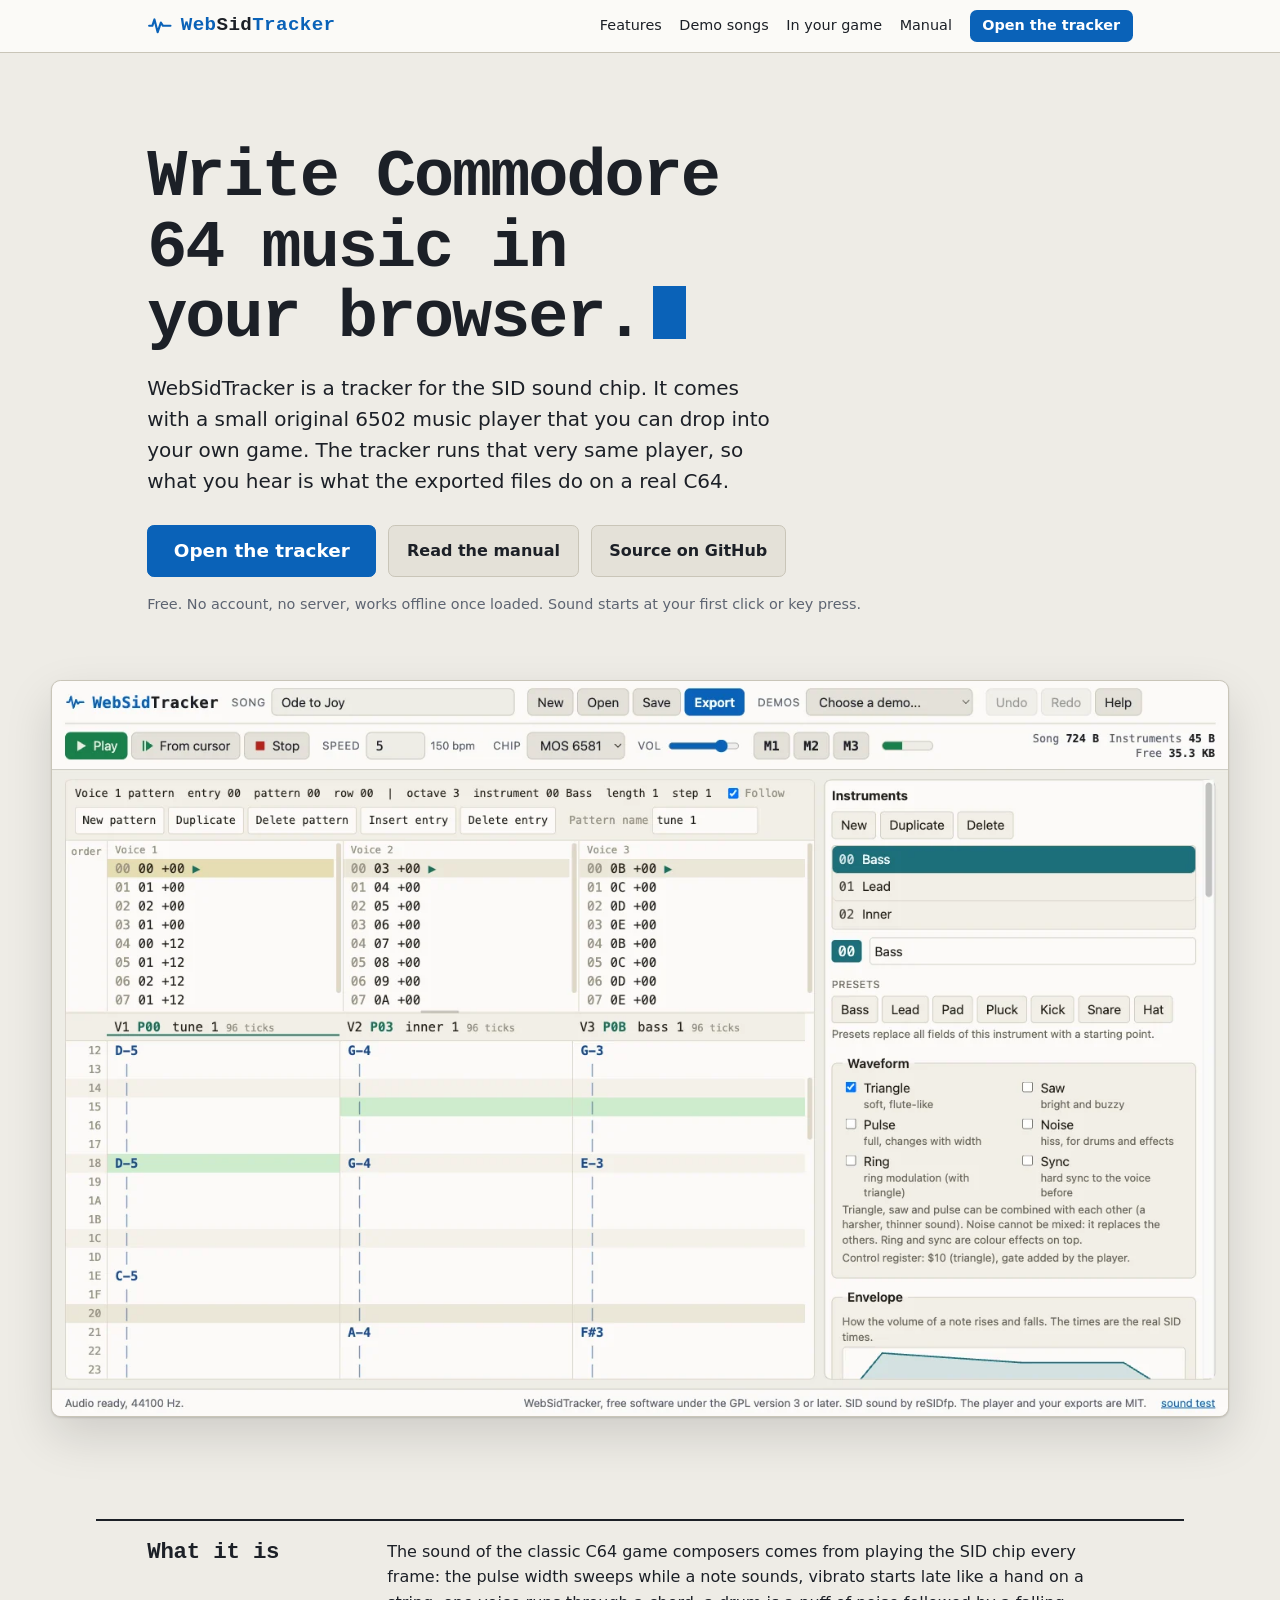
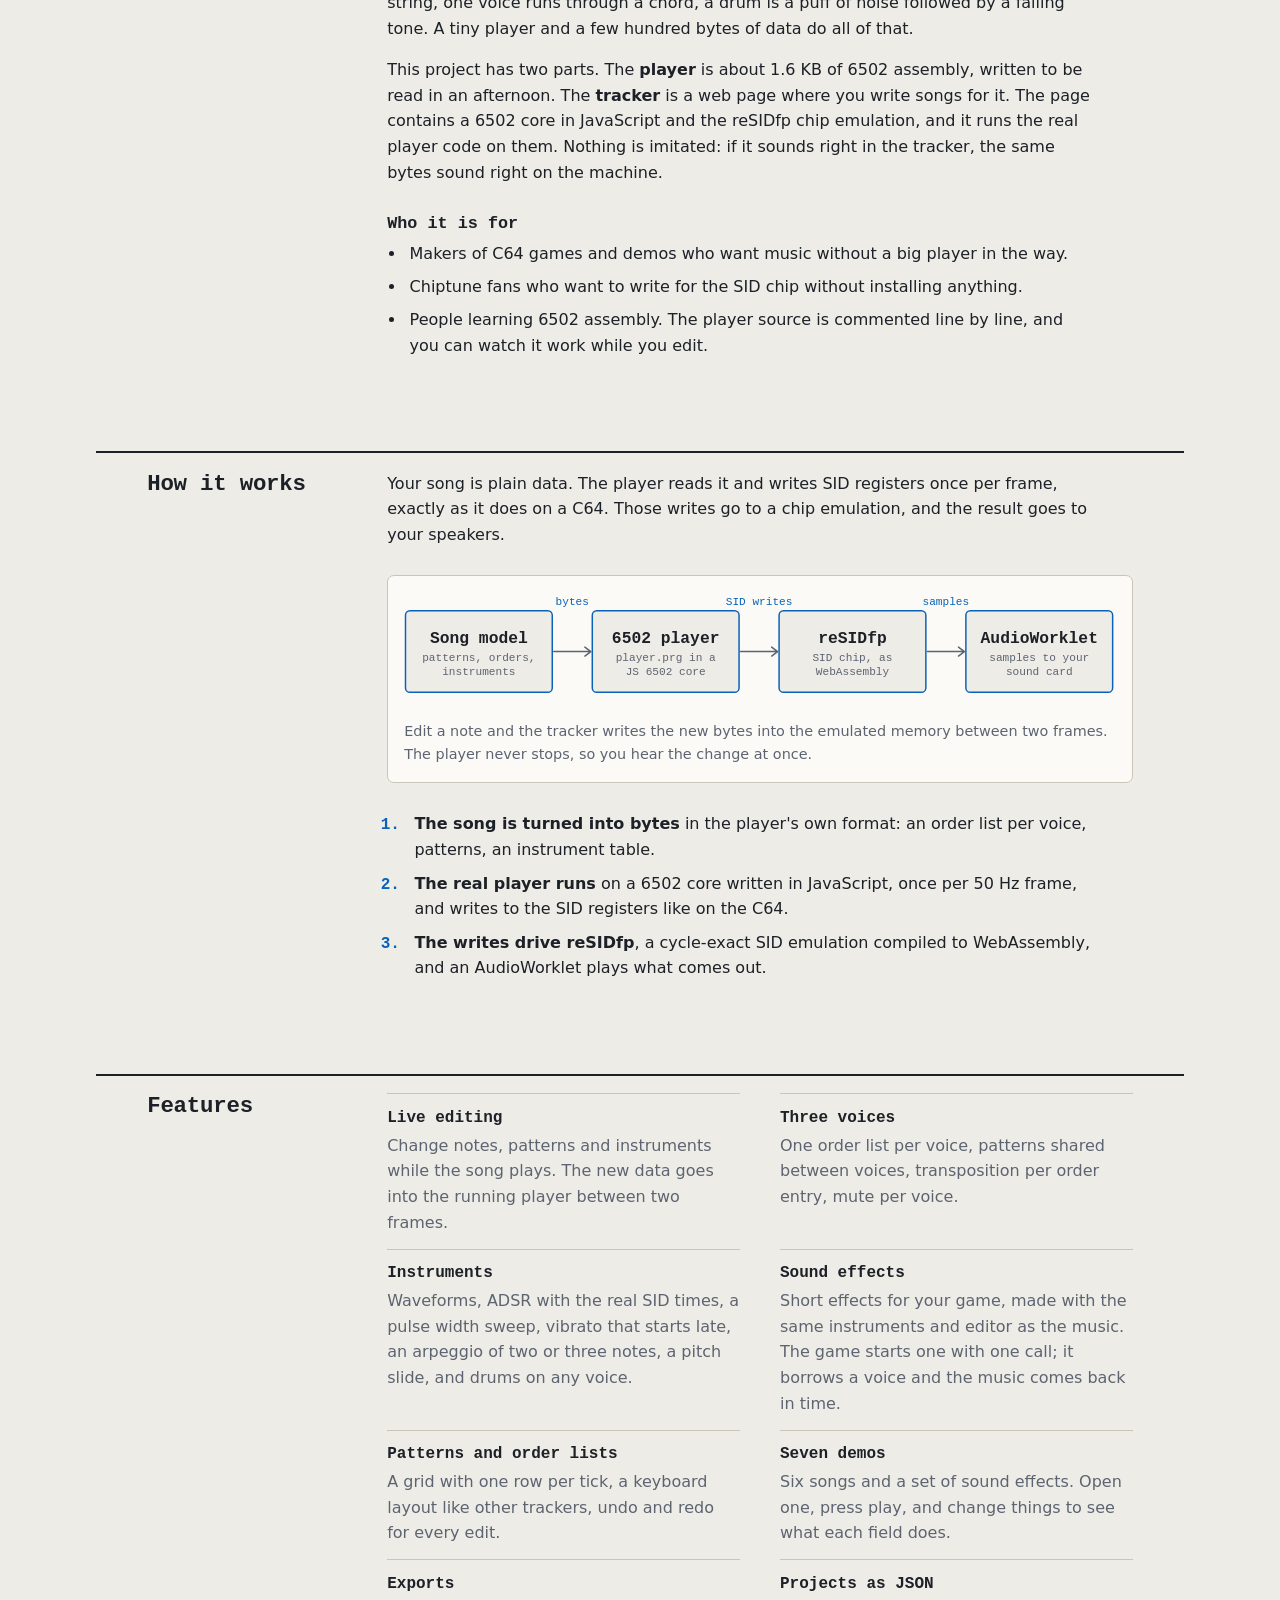
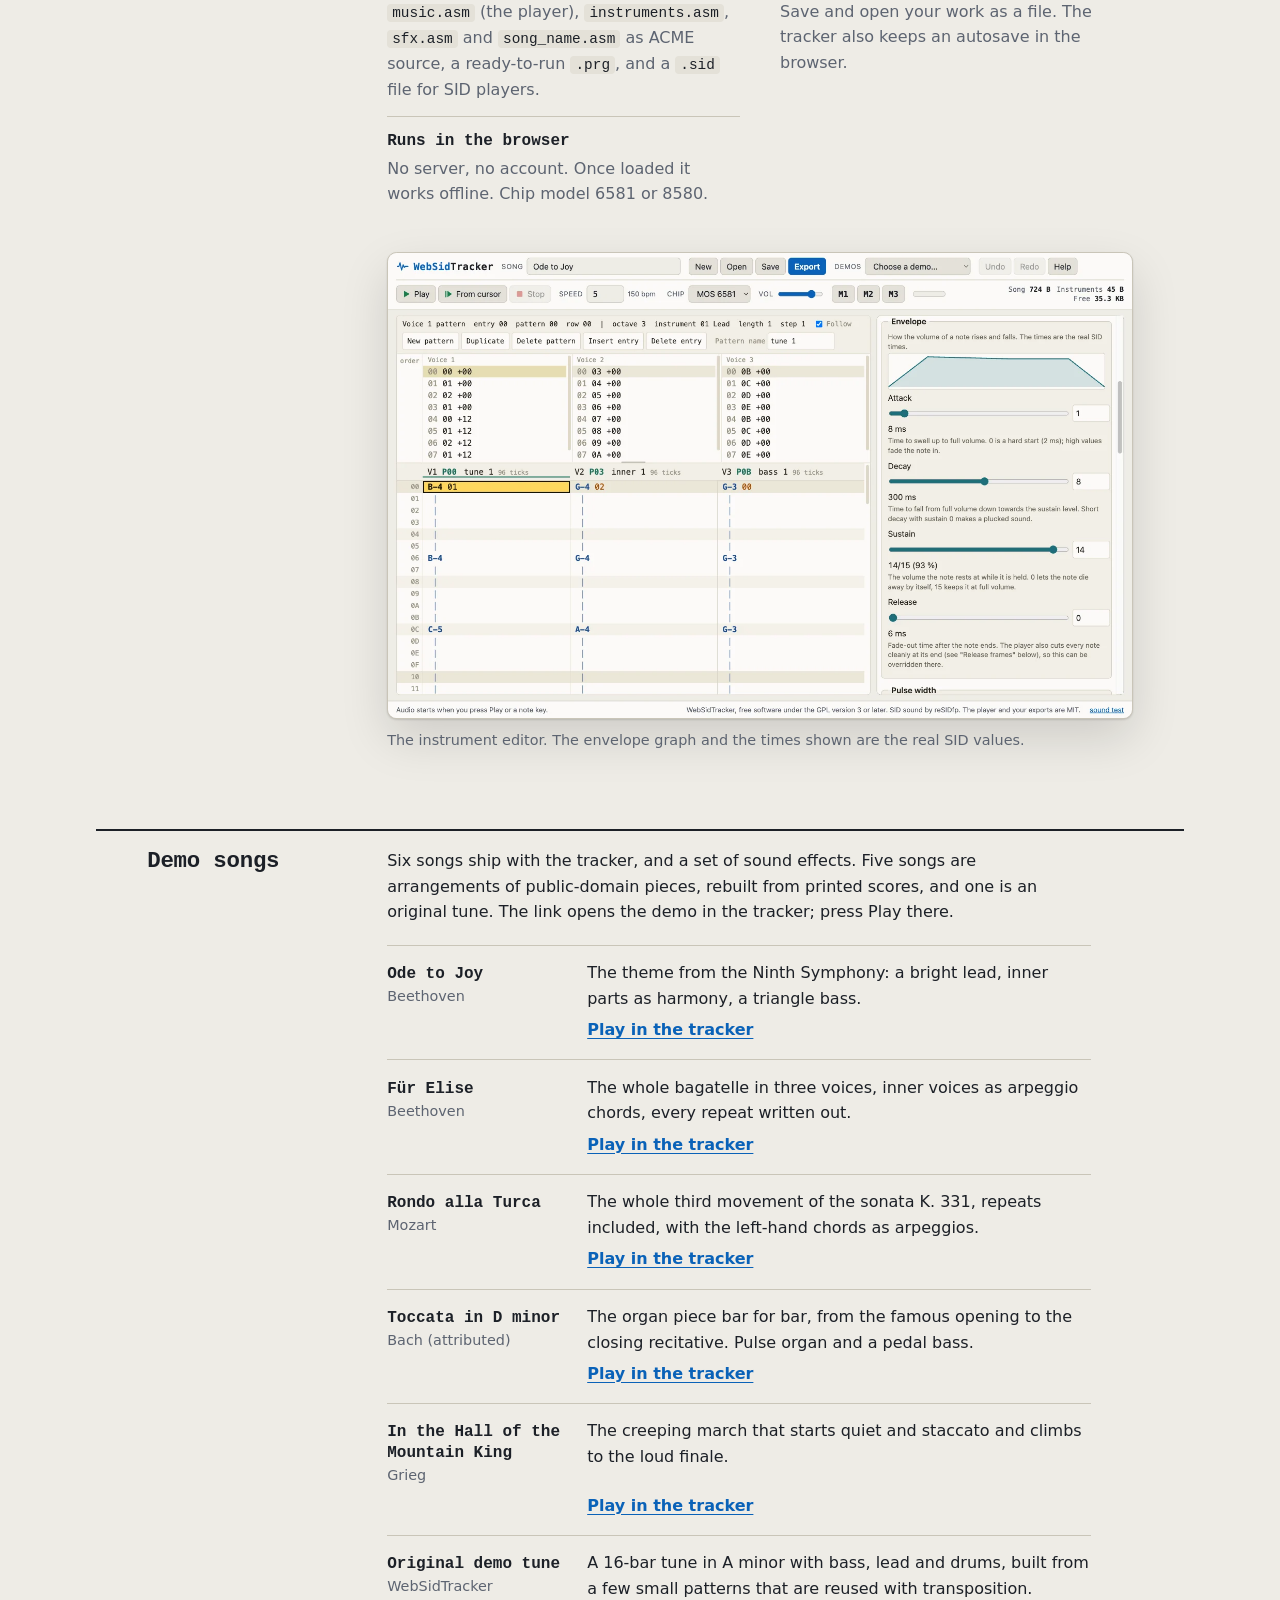
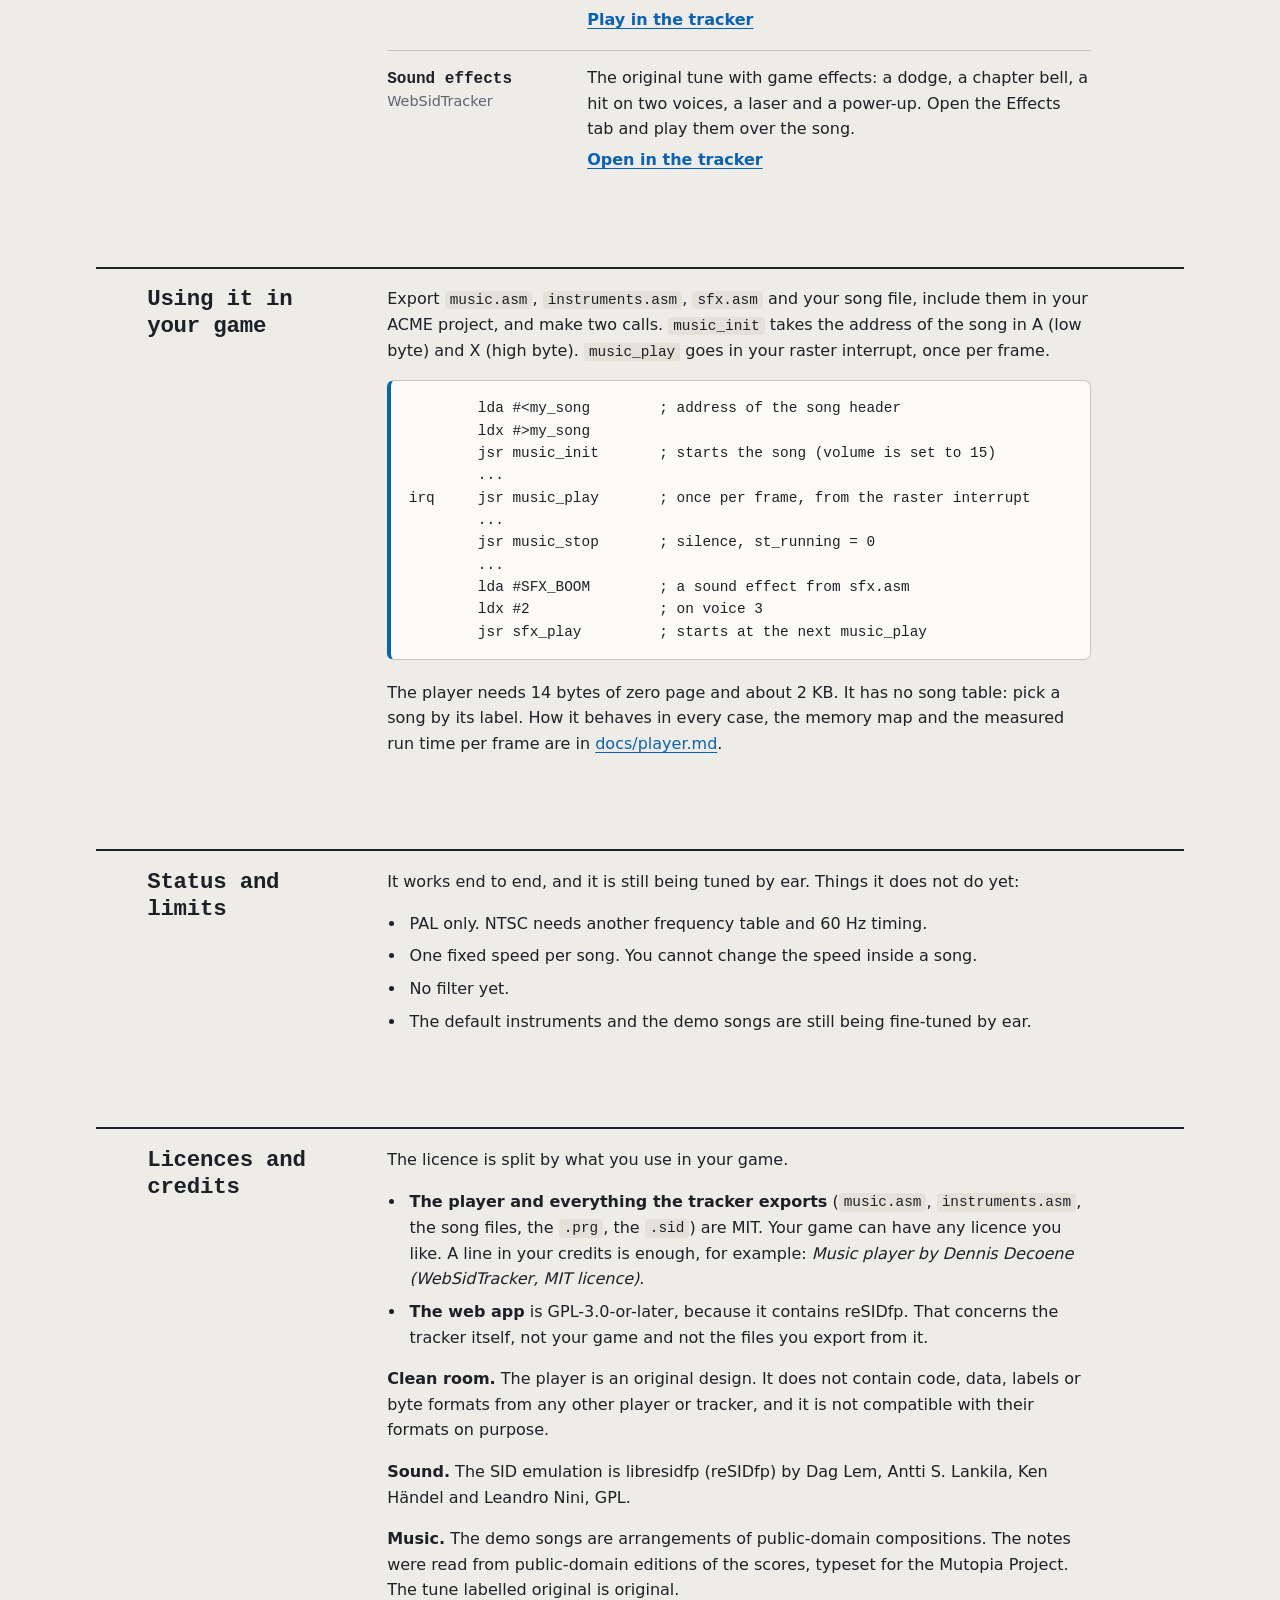
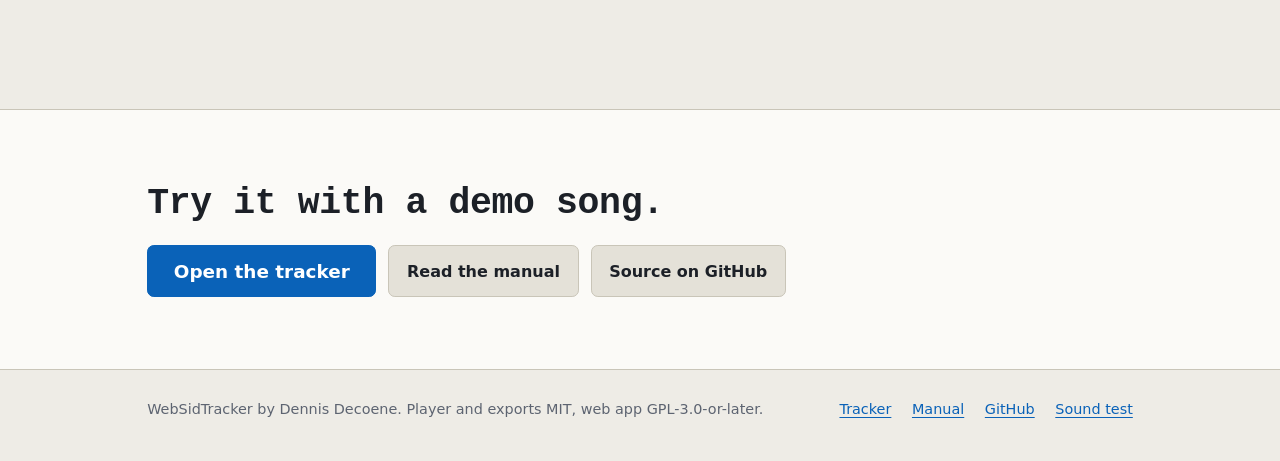
==== web/index.html @ 432ecca5 "docs: sound effects and the pitch slide in the manual, the guide, the player notes, the README and t" ====
<!doctype html>
<!-- Landing page of WebSidTracker. The tracker itself is tracker.html.
     Part of the WebSidTracker web app, GPL version 3 or later (see ./LICENSE). -->
<html lang="en">
<head>
<meta charset="utf-8">
<meta name="viewport" content="width=device-width, initial-scale=1">
<title>WebSidTracker - a SID tracker for the browser</title>
<meta name="description" content="A Commodore 64 SID music tracker that runs in the browser, with a small original 6502 player you can use in your own game. Edit while the song plays, export assembler source or a ready-to-run .prg.">
<meta name="color-scheme" content="light dark">
<meta property="og:type" content="website">
<meta property="og:title" content="WebSidTracker - a SID tracker for the browser">
<meta property="og:description" content="Write Commodore 64 music in the browser and export the player and the song as ACME source or a .prg. Free, no account, works offline.">
<meta property="og:image" content="img/tracker-dark.webp">
<meta property="og:image:alt" content="The tracker playing Ode to Joy: three voice columns and the instrument editor">
<meta name="twitter:card" content="summary_large_image">
<link rel="stylesheet" href="landing.css">
</head>
<body>

<a class="skip" href="#main">Skip to content</a>

<header class="top">
  <div class="wrap top-row">
    <a class="brand" href="./" aria-label="WebSidTracker, start of page">
      <svg viewBox="0 0 24 24" aria-hidden="true"><path d="M2 12h3l2-6 3 12 3-9 2 3h7" fill="none" stroke="currentColor" stroke-width="2" stroke-linecap="round" stroke-linejoin="round"/></svg>
      <span>Web<b>Sid</b>Tracker</span>
    </a>
    <nav aria-label="Page sections">
      <a href="#features">Features</a>
      <a href="#demos">Demo songs</a>
      <a href="#game">In your game</a>
      <a href="manual.html">Manual</a>
      <a class="nav-cta" href="tracker.html">Open the tracker</a>
    </nav>
  </div>
</header>

<main id="main">

<section class="hero" aria-labelledby="h-hero">
  <div class="wrap">
    <h1 id="h-hero">Write Commodore 64 music in your browser.</h1>
    <p class="lead">WebSidTracker is a tracker for the SID sound chip. It comes with a small original 6502 music player that you can drop into your own game. The tracker runs that very same player, so what you hear is what the exported files do on a real C64.</p>
    <p class="actions">
      <a class="btn primary" href="tracker.html">Open the tracker</a>
      <a class="btn" href="manual.html">Read the manual</a>
      <a class="btn" href="https://github.com/DDecoene/WebSidTracker">Source on GitHub</a>
    </p>
    <p class="fine">Free. No account, no server, works offline once loaded. Sound starts at your first click or key press.</p>
  </div>
  <div class="shot-wrap">
    <figure class="shot shot-hero">
      <picture>
        <source srcset="img/tracker-dark.webp" media="(prefers-color-scheme: dark)">
        <img src="img/tracker-light.webp" width="1440" height="900" alt="The tracker while Ode to Joy plays. Three voice columns show order lists and the pattern grid with notes such as D-5 and G-4, the instrument editor is on the right.">
      </picture>
    </figure>
  </div>
</section>

<section class="sheet" id="what" aria-labelledby="h-what">
  <div class="wrap sheet-grid">
    <h2 id="h-what">What it is</h2>
    <div class="body">
      <p>The sound of the classic C64 game composers comes from playing the SID chip every frame: the pulse width sweeps while a note sounds, vibrato starts late like a hand on a string, one voice runs through a chord, a drum is a puff of noise followed by a falling tone. A tiny player and a few hundred bytes of data do all of that.</p>
      <p>This project has two parts. The <strong>player</strong> is about 1.6 KB of 6502 assembly, written to be read in an afternoon. The <strong>tracker</strong> is a web page where you write songs for it. The page contains a 6502 core in JavaScript and the reSIDfp chip emulation, and it runs the real player code on them. Nothing is imitated: if it sounds right in the tracker, the same bytes sound right on the machine.</p>
      <h3>Who it is for</h3>
      <ul class="plain">
        <li>Makers of C64 games and demos who want music without a big player in the way.</li>
        <li>Chiptune fans who want to write for the SID chip without installing anything.</li>
        <li>People learning 6502 assembly. The player source is commented line by line, and you can watch it work while you edit.</li>
      </ul>
    </div>
  </div>
</section>

<section class="sheet" id="how" aria-labelledby="h-how">
  <div class="wrap sheet-grid">
    <h2 id="h-how">How it works</h2>
    <div class="body">
      <p>Your song is plain data. The player reads it and writes SID registers once per frame, exactly as it does on a C64. Those writes go to a chip emulation, and the result goes to your speakers.</p>

      <figure class="diagram">
        <svg class="d-wide" viewBox="0 0 960 150" role="img" aria-labelledby="dw-t dw-d">
          <title id="dw-t">Signal path of the tracker</title>
          <desc id="dw-d">The song model is serialised to player bytes, the real 6502 player runs in a JavaScript 6502 core, its SID register writes go to reSIDfp compiled to WebAssembly, and an AudioWorklet plays the samples.</desc>
          <g class="box">
            <rect x="2" y="20" width="198" height="110" rx="6"/>
            <rect x="254" y="20" width="198" height="110" rx="6"/>
            <rect x="506" y="20" width="198" height="110" rx="6"/>
            <rect x="758" y="20" width="198" height="110" rx="6"/>
          </g>
          <g class="arrow"><path d="M202 75h50m-8-6l8 6-8 6"/><path d="M454 75h50m-8-6l8 6-8 6"/><path d="M706 75h50m-8-6l8 6-8 6"/></g>
          <g class="t-main" text-anchor="middle">
            <text x="101" y="64">Song model</text>
            <text x="353" y="64">6502 player</text>
            <text x="605" y="64">reSIDfp</text>
            <text x="857" y="64">AudioWorklet</text>
          </g>
          <g class="t-sub" text-anchor="middle">
            <text x="101" y="88">patterns, orders,</text><text x="101" y="106">instruments</text>
            <text x="353" y="88">player.prg in a</text><text x="353" y="106">JS 6502 core</text>
            <text x="605" y="88">SID chip, as</text><text x="605" y="106">WebAssembly</text>
            <text x="857" y="88">samples to your</text><text x="857" y="106">sound card</text>
          </g>
          <g class="t-note" text-anchor="middle">
            <text x="227" y="12">bytes</text>
            <text x="479" y="12">SID writes</text>
            <text x="731" y="12">samples</text>
          </g>
        </svg>
        <svg class="d-tall" viewBox="0 0 320 560" role="img" aria-labelledby="dt-t dt-d">
          <title id="dt-t">Signal path of the tracker</title>
          <desc id="dt-d">The song model is serialised to player bytes, the real 6502 player runs in a JavaScript 6502 core, its SID register writes go to reSIDfp compiled to WebAssembly, and an AudioWorklet plays the samples.</desc>
          <g class="box">
            <rect x="30" y="2" width="260" height="92" rx="6"/>
            <rect x="30" y="152" width="260" height="92" rx="6"/>
            <rect x="30" y="302" width="260" height="92" rx="6"/>
            <rect x="30" y="452" width="260" height="92" rx="6"/>
          </g>
          <g class="arrow"><path d="M160 96v54m-6-8l6 8 6-8"/><path d="M160 246v54m-6-8l6 8 6-8"/><path d="M160 396v54m-6-8l6 8 6-8"/></g>
          <g class="t-main" text-anchor="middle">
            <text x="160" y="38">Song model</text>
            <text x="160" y="188">6502 player</text>
            <text x="160" y="338">reSIDfp</text>
            <text x="160" y="488">AudioWorklet</text>
          </g>
          <g class="t-sub" text-anchor="middle">
            <text x="160" y="60">patterns, order lists, instruments</text>
            <text x="160" y="210">player.prg in a JS 6502 core</text>
            <text x="160" y="360">SID chip, as WebAssembly</text>
            <text x="160" y="510">samples to your sound card</text>
          </g>
          <g class="t-note" text-anchor="start">
            <text x="172" y="130">bytes</text>
            <text x="172" y="280">SID writes</text>
            <text x="172" y="430">samples</text>
          </g>
        </svg>
        <figcaption>Edit a note and the tracker writes the new bytes into the emulated memory between two frames. The player never stops, so you hear the change at once.</figcaption>
      </figure>

      <ol class="steps">
        <li><strong>The song is turned into bytes</strong> in the player's own format: an order list per voice, patterns, an instrument table.</li>
        <li><strong>The real player runs</strong> on a 6502 core written in JavaScript, once per 50 Hz frame, and writes to the SID registers like on the C64.</li>
        <li><strong>The writes drive reSIDfp</strong>, a cycle-exact SID emulation compiled to WebAssembly, and an AudioWorklet plays what comes out.</li>
      </ol>
    </div>
  </div>
</section>

<section class="sheet" id="features" aria-labelledby="h-feat">
  <div class="wrap sheet-grid">
    <h2 id="h-feat">Features</h2>
    <div class="body">
      <dl class="feat">
        <div><dt>Live editing</dt><dd>Change notes, patterns and instruments while the song plays. The new data goes into the running player between two frames.</dd></div>
        <div><dt>Three voices</dt><dd>One order list per voice, patterns shared between voices, transposition per order entry, mute per voice.</dd></div>
        <div><dt>Instruments</dt><dd>Waveforms, ADSR with the real SID times, a pulse width sweep, vibrato that starts late, an arpeggio of two or three notes, a pitch slide, and drums on any voice.</dd></div>
        <div><dt>Sound effects</dt><dd>Short effects for your game, made with the same instruments and editor as the music. The game starts one with one call; it borrows a voice and the music comes back in time.</dd></div>
        <div><dt>Patterns and order lists</dt><dd>A grid with one row per tick, a keyboard layout like other trackers, undo and redo for every edit.</dd></div>
        <div><dt>Seven demos</dt><dd>Six songs and a set of sound effects. Open one, press play, and change things to see what each field does.</dd></div>
        <div><dt>Exports</dt><dd><code>music.asm</code> (the player), <code>instruments.asm</code>, <code>sfx.asm</code> and <code>song_name.asm</code> as ACME source, a ready-to-run <code>.prg</code>, and a <code>.sid</code> file for SID players.</dd></div>
        <div><dt>Projects as JSON</dt><dd>Save and open your work as a file. The tracker also keeps an autosave in the browser.</dd></div>
        <div><dt>Runs in the browser</dt><dd>No server, no account. Once loaded it works offline. Chip model 6581 or 8580.</dd></div>
      </dl>

      <figure class="shot shot-inline">
        <picture>
          <source srcset="img/inst-dark.webp" media="(prefers-color-scheme: dark)">
          <img src="img/inst-light.webp" width="1440" height="900" loading="lazy" alt="The instrument editor showing the envelope graph with attack, decay, sustain and release sliders next to the pattern grid.">
        </picture>
        <figcaption>The instrument editor. The envelope graph and the times shown are the real SID values.</figcaption>
      </figure>
    </div>
  </div>
</section>

<section class="sheet" id="demos" aria-labelledby="h-demos">
  <div class="wrap sheet-grid">
    <h2 id="h-demos">Demo songs</h2>
    <div class="body">
      <p>Six songs ship with the tracker, and a set of sound effects. Five songs are arrangements of public-domain pieces, rebuilt from printed scores, and one is an original tune. The link opens the demo in the tracker; press Play there.</p>
      <ul class="songs">
        <li>
          <div><h3>Ode to Joy</h3><p class="by">Beethoven</p></div>
          <p>The theme from the Ninth Symphony: a bright lead, inner parts as harmony, a triangle bass.</p>
          <a href="tracker.html?demo=ode-to-joy">Play in the tracker<span class="sr"> : Ode to Joy</span></a>
        </li>
        <li>
          <div><h3>Für Elise</h3><p class="by">Beethoven</p></div>
          <p>The whole bagatelle in three voices, inner voices as arpeggio chords, every repeat written out.</p>
          <a href="tracker.html?demo=fur-elise">Play in the tracker<span class="sr"> : Für Elise</span></a>
        </li>
        <li>
          <div><h3>Rondo alla Turca</h3><p class="by">Mozart</p></div>
          <p>The whole third movement of the sonata K. 331, repeats included, with the left-hand chords as arpeggios.</p>
          <a href="tracker.html?demo=rondo-alla-turca">Play in the tracker<span class="sr"> : Rondo alla Turca</span></a>
        </li>
        <li>
          <div><h3>Toccata in D minor</h3><p class="by">Bach (attributed)</p></div>
          <p>The organ piece bar for bar, from the famous opening to the closing recitative. Pulse organ and a pedal bass.</p>
          <a href="tracker.html?demo=toccata">Play in the tracker<span class="sr"> : Toccata in D minor</span></a>
        </li>
        <li>
          <div><h3>In the Hall of the Mountain King</h3><p class="by">Grieg</p></div>
          <p>The creeping march that starts quiet and staccato and climbs to the loud finale.</p>
          <a href="tracker.html?demo=mountain-king">Play in the tracker<span class="sr"> : In the Hall of the Mountain King</span></a>
        </li>
        <li>
          <div><h3>Original demo tune</h3><p class="by">WebSidTracker</p></div>
          <p>A 16-bar tune in A minor with bass, lead and drums, built from a few small patterns that are reused with transposition.</p>
          <a href="tracker.html?demo=original">Play in the tracker<span class="sr"> : Original demo tune</span></a>
        </li>
        <li>
          <div><h3>Sound effects</h3><p class="by">WebSidTracker</p></div>
          <p>The original tune with game effects: a dodge, a chapter bell, a hit on two voices, a laser and a power-up. Open the Effects tab and play them over the song.</p>
          <a href="tracker.html?demo=sound-effects">Open in the tracker<span class="sr"> : Sound effects</span></a>
        </li>
      </ul>
    </div>
  </div>
</section>

<section class="sheet" id="game" aria-labelledby="h-game">
  <div class="wrap sheet-grid">
    <h2 id="h-game">Using it in your game</h2>
    <div class="body">
      <p>Export <code>music.asm</code>, <code>instruments.asm</code>, <code>sfx.asm</code> and your song file, include them in your ACME project, and make two calls. <code>music_init</code> takes the address of the song in A (low byte) and X (high byte). <code>music_play</code> goes in your raster interrupt, once per frame.</p>
      <pre class="code" tabindex="0"><code>        lda #&lt;my_song        ; address of the song header
        ldx #&gt;my_song
        jsr music_init       ; starts the song (volume is set to 15)
        ...
irq     jsr music_play       ; once per frame, from the raster interrupt
        ...
        jsr music_stop       ; silence, st_running = 0
        ...
        lda #SFX_BOOM        ; a sound effect from sfx.asm
        ldx #2               ; on voice 3
        jsr sfx_play         ; starts at the next music_play</code></pre>
      <p>The player needs 14 bytes of zero page and about 2 KB. It has no song table: pick a song by its label. How it behaves in every case, the memory map and the measured run time per frame are in <a href="https://github.com/DDecoene/WebSidTracker/blob/main/docs/player.md">docs/player.md</a>.</p>
    </div>
  </div>
</section>

<section class="sheet" id="status" aria-labelledby="h-status">
  <div class="wrap sheet-grid">
    <h2 id="h-status">Status and limits</h2>
    <div class="body">
      <p>It works end to end, and it is still being tuned by ear. Things it does not do yet:</p>
      <ul class="plain">
        <li>PAL only. NTSC needs another frequency table and 60 Hz timing.</li>
        <li>One fixed speed per song. You cannot change the speed inside a song.</li>
        <li>No filter yet.</li>
        <li>The default instruments and the demo songs are still being fine-tuned by ear.</li>
      </ul>
    </div>
  </div>
</section>

<section class="sheet" id="licence" aria-labelledby="h-lic">
  <div class="wrap sheet-grid">
    <h2 id="h-lic">Licences and credits</h2>
    <div class="body">
      <p>The licence is split by what you use in your game.</p>
      <ul class="plain">
        <li><strong>The player and everything the tracker exports</strong> (<code>music.asm</code>, <code>instruments.asm</code>, the song files, the <code>.prg</code>, the <code>.sid</code>) are MIT. Your game can have any licence you like. A line in your credits is enough, for example: <em>Music player by Dennis Decoene (WebSidTracker, MIT licence)</em>.</li>
        <li><strong>The web app</strong> is GPL-3.0-or-later, because it contains reSIDfp. That concerns the tracker itself, not your game and not the files you export from it.</li>
      </ul>
      <p><strong>Clean room.</strong> The player is an original design. It does not contain code, data, labels or byte formats from any other player or tracker, and it is not compatible with their formats on purpose.</p>
      <p><strong>Sound.</strong> The SID emulation is libresidfp (reSIDfp) by Dag Lem, Antti S. Lankila, Ken Händel and Leandro Nini, GPL.</p>
      <p><strong>Music.</strong> The demo songs are arrangements of public-domain compositions. The notes were read from public-domain editions of the scores, typeset for the Mutopia Project. The tune labelled original is original.</p>
    </div>
  </div>
</section>

<section class="closing" aria-labelledby="h-go">
  <div class="wrap">
    <h2 id="h-go">Try it with a demo song.</h2>
    <p class="actions">
      <a class="btn primary" href="tracker.html">Open the tracker</a>
      <a class="btn" href="manual.html">Read the manual</a>
      <a class="btn" href="https://github.com/DDecoene/WebSidTracker">Source on GitHub</a>
    </p>
  </div>
</section>

</main>

<footer class="foot">
  <div class="wrap foot-row">
    <p>WebSidTracker by Dennis Decoene. Player and exports MIT, web app GPL-3.0-or-later.</p>
    <p><a href="tracker.html">Tracker</a> <a href="manual.html">Manual</a> <a href="https://github.com/DDecoene/WebSidTracker">GitHub</a> <a href="sound-test.html">Sound test</a></p>
  </div>
</footer>

</body>
</html>
---- web/landing.css ----
/* landing.css - the landing page (index.html). Same palette and monospace feel as the tracker
   (style.css), laid out like a data sheet: a narrow heading column, a text column.

   Part of the WebSidTracker web app, GPL version 3 or later (see ./LICENSE). */

:root {
  color-scheme: light dark;
  --mono: ui-monospace, "SF Mono", "Cascadia Mono", Menlo, Consolas, "Liberation Mono", monospace;
  --sans: system-ui, -apple-system, "Segoe UI", Roboto, sans-serif;
  --radius: 0.429rem;

  --bg: #eeece6;
  --panel: #fbfaf7;
  --panel-2: #e4e1d8;
  --fg: #1c2027;
  --muted: #5d6471;
  --border: #c9c5b8;
  --accent: #0a62b8;
  --accent-fg: #ffffff;
  --link: #0a62b8;
  --focus: #0a62b8;
  --shadow: 0 1px 2px #0002, 0 1.2rem 3rem #0002;
}

@media (prefers-color-scheme: dark) {
  :root {
    --bg: #101319;
    --panel: #181c24;
    --panel-2: #232937;
    --fg: #e5e8ee;
    --muted: #9aa2b3;
    --border: #2f3646;
    --accent: #5cb6ff;
    --accent-fg: #06121f;
    --link: #5cb6ff;
    --focus: #8fd0ff;
    --shadow: 0 1px 2px #0006, 0 1.2rem 3rem #0008;
  }
}

* { box-sizing: border-box; }

/* One scale for the page, in rem: 16 px on a phone, about 16 px at 1440 wide, 21 px at 2560 wide,
   capped at 28 px. Everything else is in rem, so the layout grows with it. */
html {
  font-size: clamp(1rem, 0.6rem + 0.45vw, 1.75rem);
  -webkit-text-size-adjust: 100%;
  scroll-behavior: smooth;
  scroll-padding-top: 4.5rem;
}
@media (prefers-reduced-motion: reduce) { html { scroll-behavior: auto; } }

body {
  margin: 0;
  background: var(--bg);
  color: var(--fg);
  font: 1rem/1.6 var(--sans);
  overflow-x: hidden;
}

a { color: var(--link); text-underline-offset: 0.2em; }
a:hover { text-decoration-thickness: 2px; }
:focus-visible { outline: 3px solid var(--focus); outline-offset: 3px; border-radius: 2px; }

code { font-family: var(--mono); font-size: 0.9em; background: var(--panel-2); padding: 0.08em 0.35em; border-radius: 0.25rem; }
strong { font-weight: 650; }

.wrap { width: 100%; max-width: 68rem; margin-inline: auto; padding-inline: max(1rem, 4vw); }
@media (min-width: 90rem) { .wrap { max-width: 76rem; } }

.skip { position: absolute; left: -999px; top: 0; background: var(--accent); color: var(--accent-fg); padding: 0.5rem 1rem; z-index: 10; }
.skip:focus { left: 0; }
.sr { position: absolute; width: 1px; height: 1px; overflow: hidden; clip-path: inset(50%); white-space: nowrap; }

/* ---- header ---- */

.top { position: sticky; top: 0; z-index: 5; background: var(--panel); border-bottom: 1px solid var(--border); }
.top-row { display: flex; flex-wrap: nowrap; align-items: center; justify-content: space-between; gap: 0.25rem 1.5rem; padding-block: 0.6rem; }
.brand { display: inline-flex; align-items: center; gap: 0.5rem; font: 700 1.2rem/1 var(--mono); color: var(--accent); text-decoration: none; letter-spacing: 0.02em; }
.brand b { color: var(--fg); }
.brand svg { width: 1.6rem; height: 1.6rem; }
.top nav { display: flex; flex-wrap: wrap; align-items: center; gap: 0.1rem 1.1rem; font-size: 0.9rem; }
.top nav a { color: var(--fg); text-decoration: none; padding-block: 0.3rem; }
.top nav a:hover { color: var(--link); text-decoration: underline; }
.top nav .nav-cta { white-space: nowrap; background: var(--accent); color: var(--accent-fg); padding: 0.3rem 0.8rem; border-radius: var(--radius); font-weight: 600; }
.top nav .nav-cta:hover { color: var(--accent-fg); text-decoration: none; filter: brightness(1.1); }
@media (max-width: 40rem) { .top nav a:not(.nav-cta) { display: none; } }

/* ---- buttons ---- */

.actions { display: flex; flex-wrap: wrap; gap: 0.75rem; margin: 0; }
.btn {
  display: inline-flex; align-items: center; min-height: 2.75rem; padding: 0.4rem 1.1rem;
  border: 1px solid var(--border); border-radius: var(--radius);
  background: var(--panel-2); color: var(--fg); font-weight: 600; text-decoration: none;
}
.btn:hover { border-color: var(--accent); text-decoration: none; }
.btn.primary { background: var(--accent); color: var(--accent-fg); border-color: var(--accent); font-size: 1.15rem; padding-inline: 1.6rem; min-height: 3.25rem; }
.btn.primary:hover { filter: brightness(1.1); }

/* ---- hero ---- */

.hero { padding-top: clamp(2.5rem, 7vw, 6rem); }
.hero h1 {
  margin: 0 0 1.25rem; max-width: 18ch;
  font: 700 clamp(2.1rem, 1.3rem + 3.6vw, 5rem)/1.05 var(--mono); letter-spacing: -0.03em;
  text-wrap: balance;
}
/* a block cursor, as on a C64 screen */
.hero h1::after {
  content: ""; display: inline-block; width: 0.5em; height: 0.8em; margin-left: 0.15em;
  background: var(--accent); vertical-align: -0.05em;
}
.lead { max-width: 40rem; margin: 0 0 1.75rem; font-size: 1.25rem; line-height: 1.55; }
.fine { margin: 1rem 0 0; color: var(--muted); font-size: 0.9rem; }

.shot-wrap { max-width: 86rem; margin: clamp(2rem, 5vw, 4rem) auto 0; padding-inline: max(1rem, 4vw); }
.shot { margin: 0; }
.shot img {
  display: block; width: 100%; height: auto;
  border: 1px solid var(--border); border-radius: 0.6rem; box-shadow: var(--shadow);
  background: var(--panel);
}
.shot figcaption { margin-top: 0.6rem; color: var(--muted); font-size: 0.9rem; }

/* ---- data sheet sections ---- */

.sheet { padding-block: clamp(2.5rem, 6vw, 5rem) 0; }
.hero + .sheet { padding-top: clamp(3.5rem, 8vw, 7rem); }
.sheet-grid { display: grid; grid-template-columns: minmax(0, 1fr); gap: 1rem 3rem; border-top: 2px solid var(--fg); padding-top: 1.1rem; }
@media (min-width: 52rem) { .sheet-grid { grid-template-columns: 12rem minmax(0, 1fr); } }

.sheet h2, .closing h2 { margin: 0; font: 700 1.4rem/1.2 var(--mono); letter-spacing: -0.01em; }
.sheet h3 { margin: 1.75rem 0 0.4rem; font: 700 1.05rem/1.3 var(--mono); }

.body { max-width: 52rem; }
.body > p, .body > ul, .body > ol, .body > h3, .body > pre { max-width: 44rem; }
.body > :first-child { margin-top: 0; }
.body p { margin: 0 0 1rem; }
.body ul.plain { margin: 0 0 1rem; padding-left: 1.2rem; }
.body ul.plain li { margin-bottom: 0.45rem; padding-left: 0.2rem; }
.body figure { max-width: none; }

/* ---- diagram ---- */

.diagram { margin: 1.75rem 0; padding: 1.25rem 1rem 0.5rem; background: var(--panel); border: 1px solid var(--border); border-radius: var(--radius); }
.diagram svg { display: block; width: 100%; height: auto; font-family: var(--mono); }
.diagram .d-tall { display: none; max-width: 22rem; margin-inline: auto; }
@media (max-width: 40rem) { .diagram .d-wide { display: none; } .diagram .d-tall { display: block; } }
.diagram .box rect { fill: var(--bg); stroke: var(--accent); stroke-width: 2; }
.diagram .arrow path { fill: none; stroke: var(--muted); stroke-width: 2; stroke-linecap: round; stroke-linejoin: round; }
.diagram .t-main text { fill: var(--fg); font-size: 22px; font-weight: 700; }
.diagram .t-sub text { fill: var(--muted); font-size: 15px; }
.diagram .d-tall .t-sub text { font-size: 12.5px; }
.diagram .t-note text { fill: var(--accent); font-size: 15px; }
.diagram figcaption { margin: 0.8rem 0 0.5rem; color: var(--muted); font-size: 0.9rem; }

.steps { margin: 0 0 1rem; padding-left: 1.4rem; }
.steps li { margin-bottom: 0.5rem; padding-left: 0.3rem; }
.steps li::marker { font-family: var(--mono); font-weight: 700; color: var(--accent); }

/* ---- features ---- */

.feat { display: grid; gap: 0; margin: 0 0 2rem; }
@media (min-width: 40rem) { .feat { grid-template-columns: 1fr 1fr; column-gap: 2.5rem; } }
.feat > div { padding: 0.85rem 0; border-top: 1px solid var(--border); }
.feat dt { font: 700 1rem/1.3 var(--mono); margin-bottom: 0.25rem; }
.feat dd { margin: 0; color: var(--muted); }
.feat dd code { color: var(--fg); }

.shot-inline { margin-top: 0.5rem; }

/* ---- demo songs ---- */

.songs { list-style: none; margin: 1.25rem 0 0; padding: 0; }
.songs li {
  display: grid; gap: 0.2rem 1.5rem; padding: 0.9rem 0; border-top: 1px solid var(--border);
  grid-template-columns: 1fr; align-items: baseline;
}
@media (min-width: 40rem) { .songs li { grid-template-columns: 11rem minmax(0, 1fr); } .songs li a { grid-column: 2; } }
.songs h3 { margin: 0; font-size: 1rem; }
.songs .by { margin: 0; color: var(--muted); font-size: 0.9rem; }
.songs li > p { margin: 0; }
.songs a { font-weight: 600; justify-self: start; padding-block: 0.15rem; }

/* ---- code ---- */

.code {
  margin: 0 0 1.25rem; padding: 1rem 1.1rem; overflow-x: auto;
  background: var(--panel); border: 1px solid var(--border); border-left: 4px solid var(--accent); border-radius: var(--radius);
  font: 0.9rem/1.55 var(--mono); tab-size: 8;
}
.code code { background: none; padding: 0; font-size: inherit; }

/* ---- closing and footer ---- */

.closing { margin-top: clamp(3rem, 7vw, 6rem); padding-block: clamp(2.5rem, 6vw, 4.5rem); background: var(--panel); border-block: 1px solid var(--border); }
.closing h2 { margin-bottom: 1.25rem; font-size: clamp(1.5rem, 1rem + 1.6vw, 2.4rem); }

.foot { padding-block: 1.75rem 2.5rem; color: var(--muted); font-size: 0.9rem; }
.foot-row { display: flex; flex-wrap: wrap; justify-content: space-between; gap: 0.5rem 2rem; }
.foot p { margin: 0; }
.foot p a { margin-right: 1rem; }
.foot p a:last-child { margin-right: 0; }
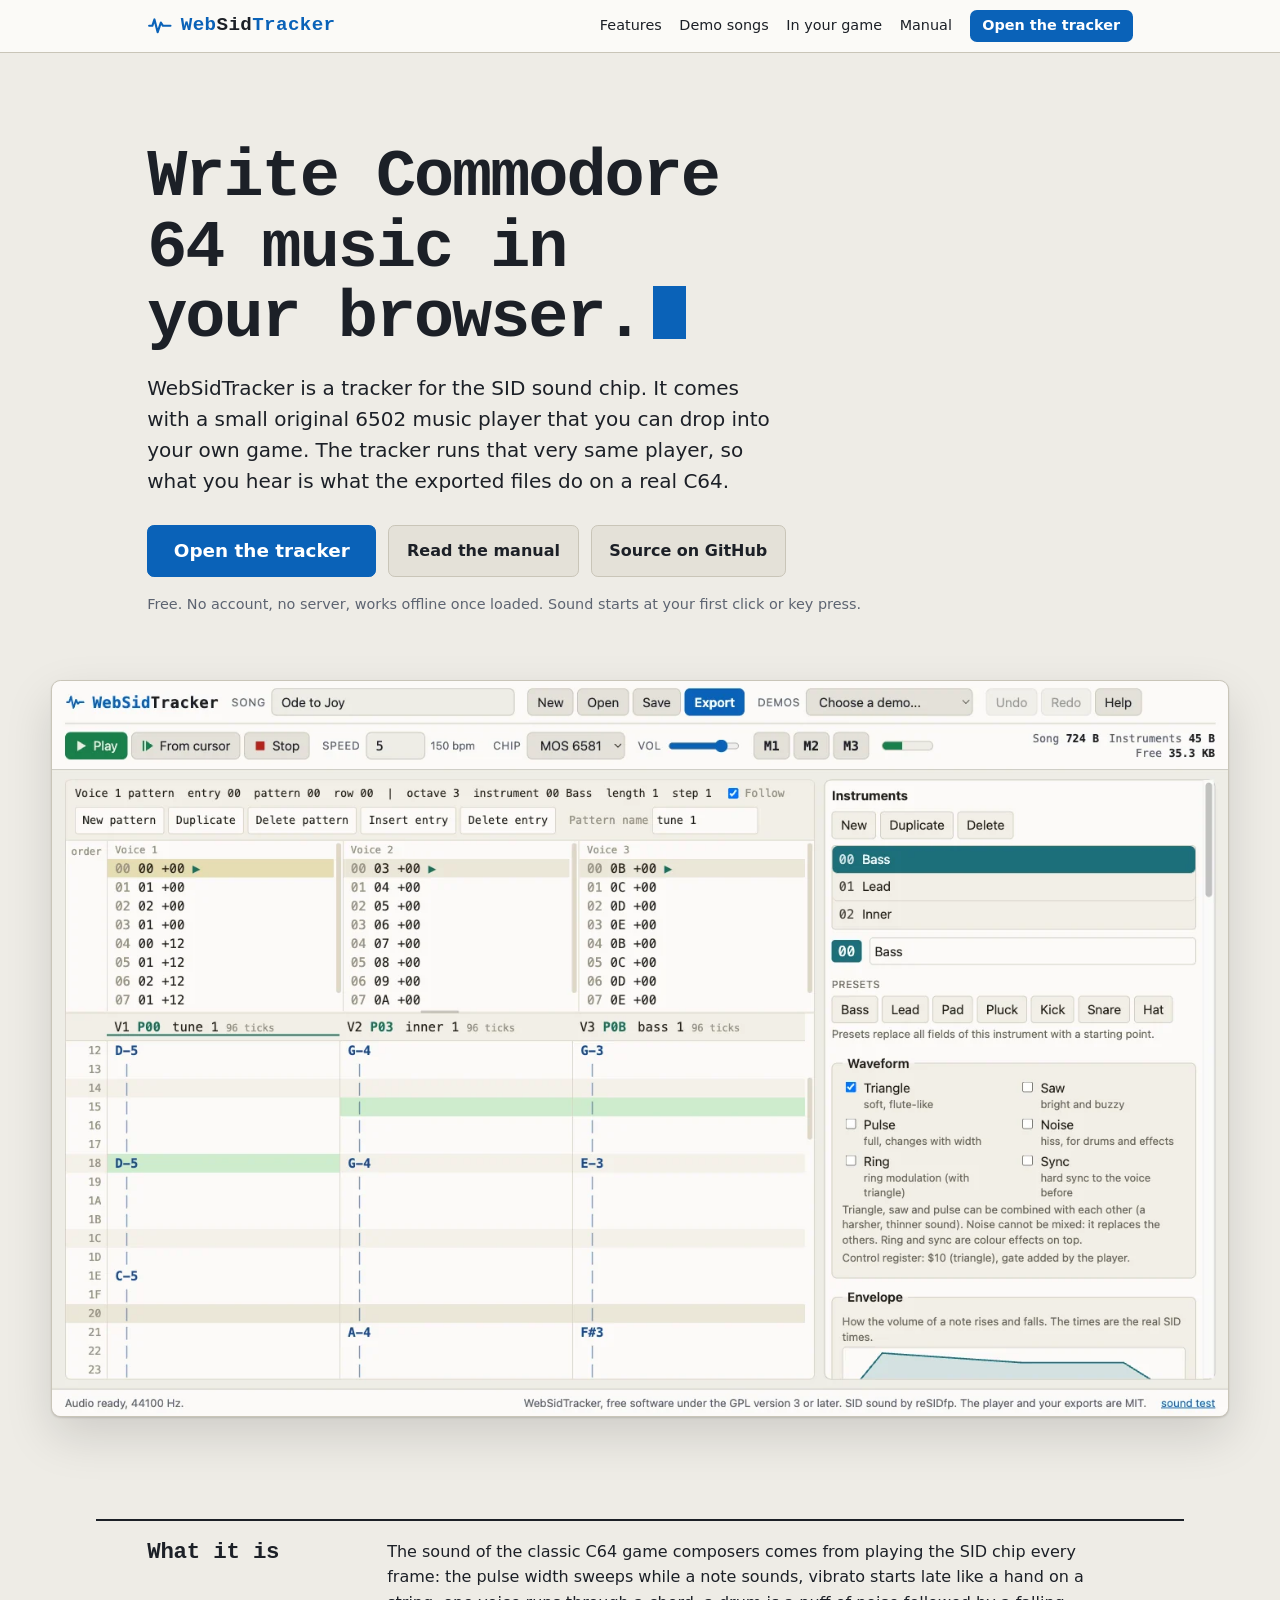
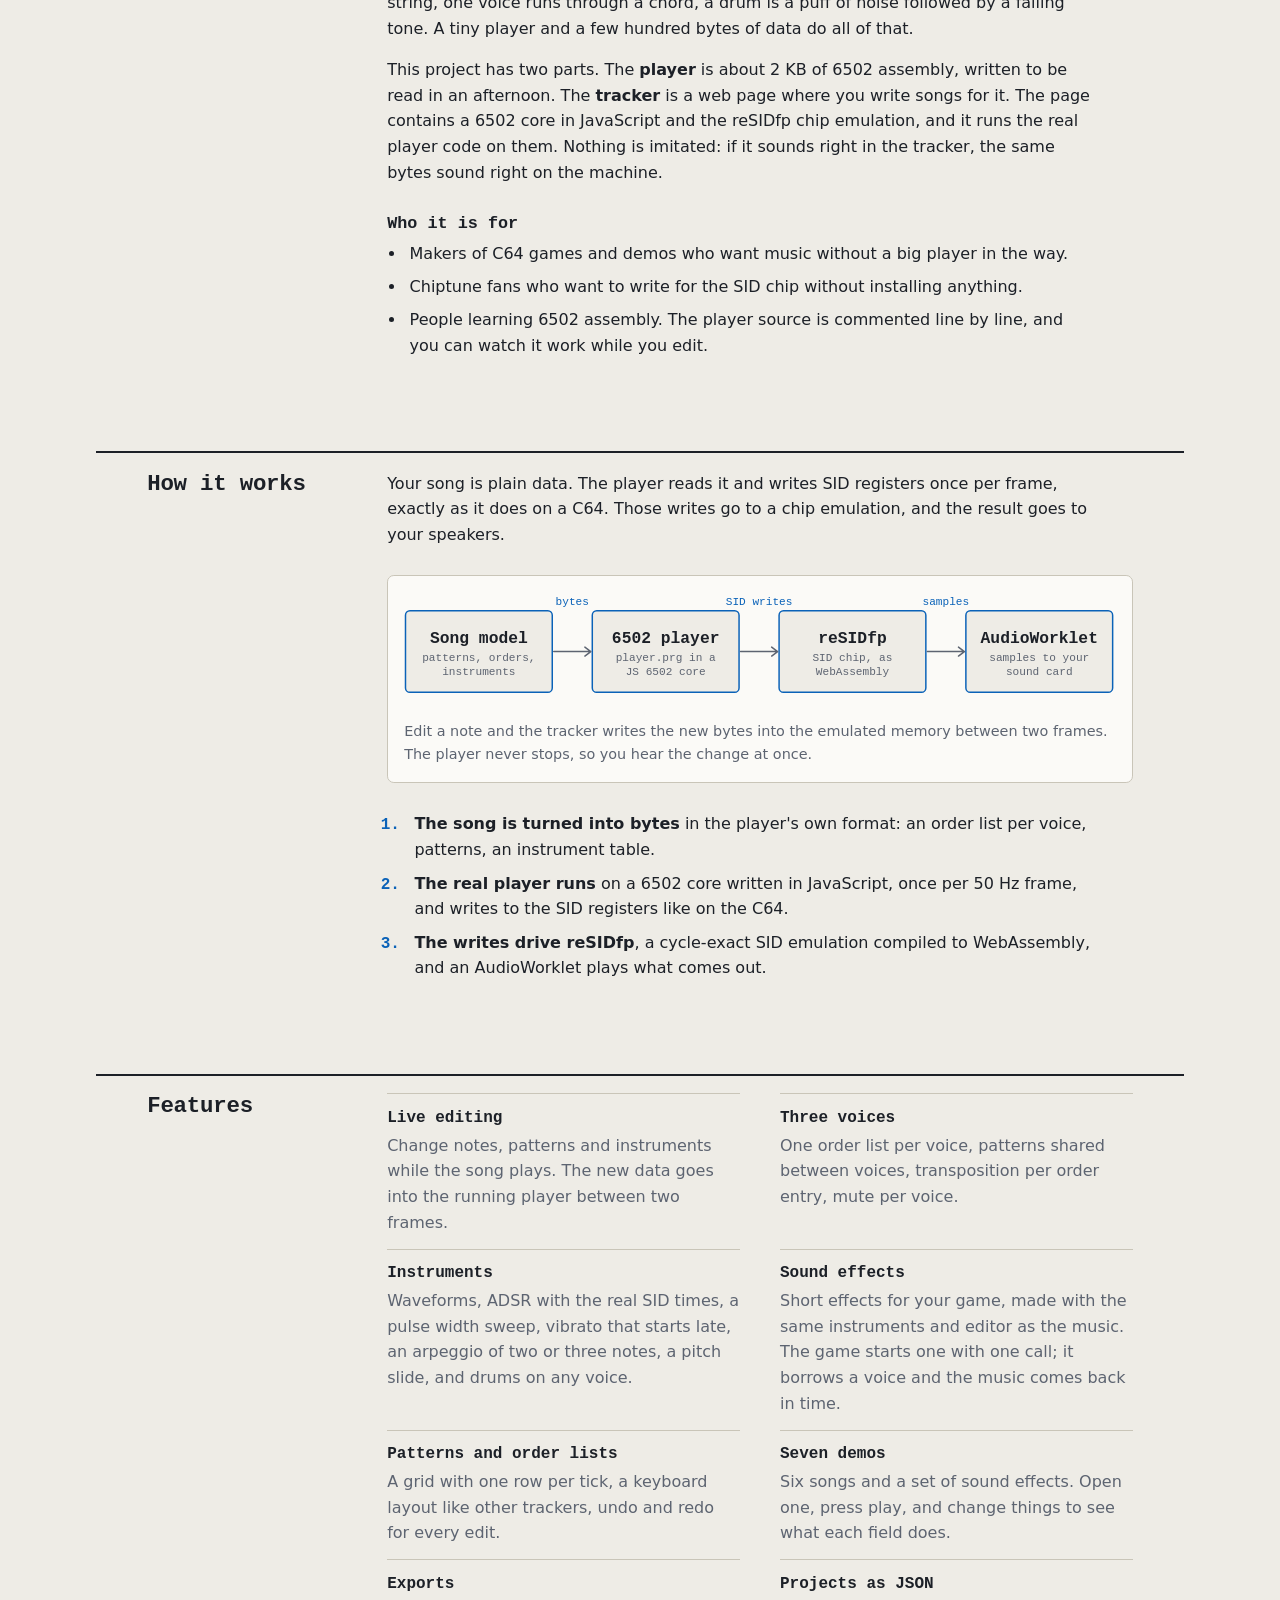
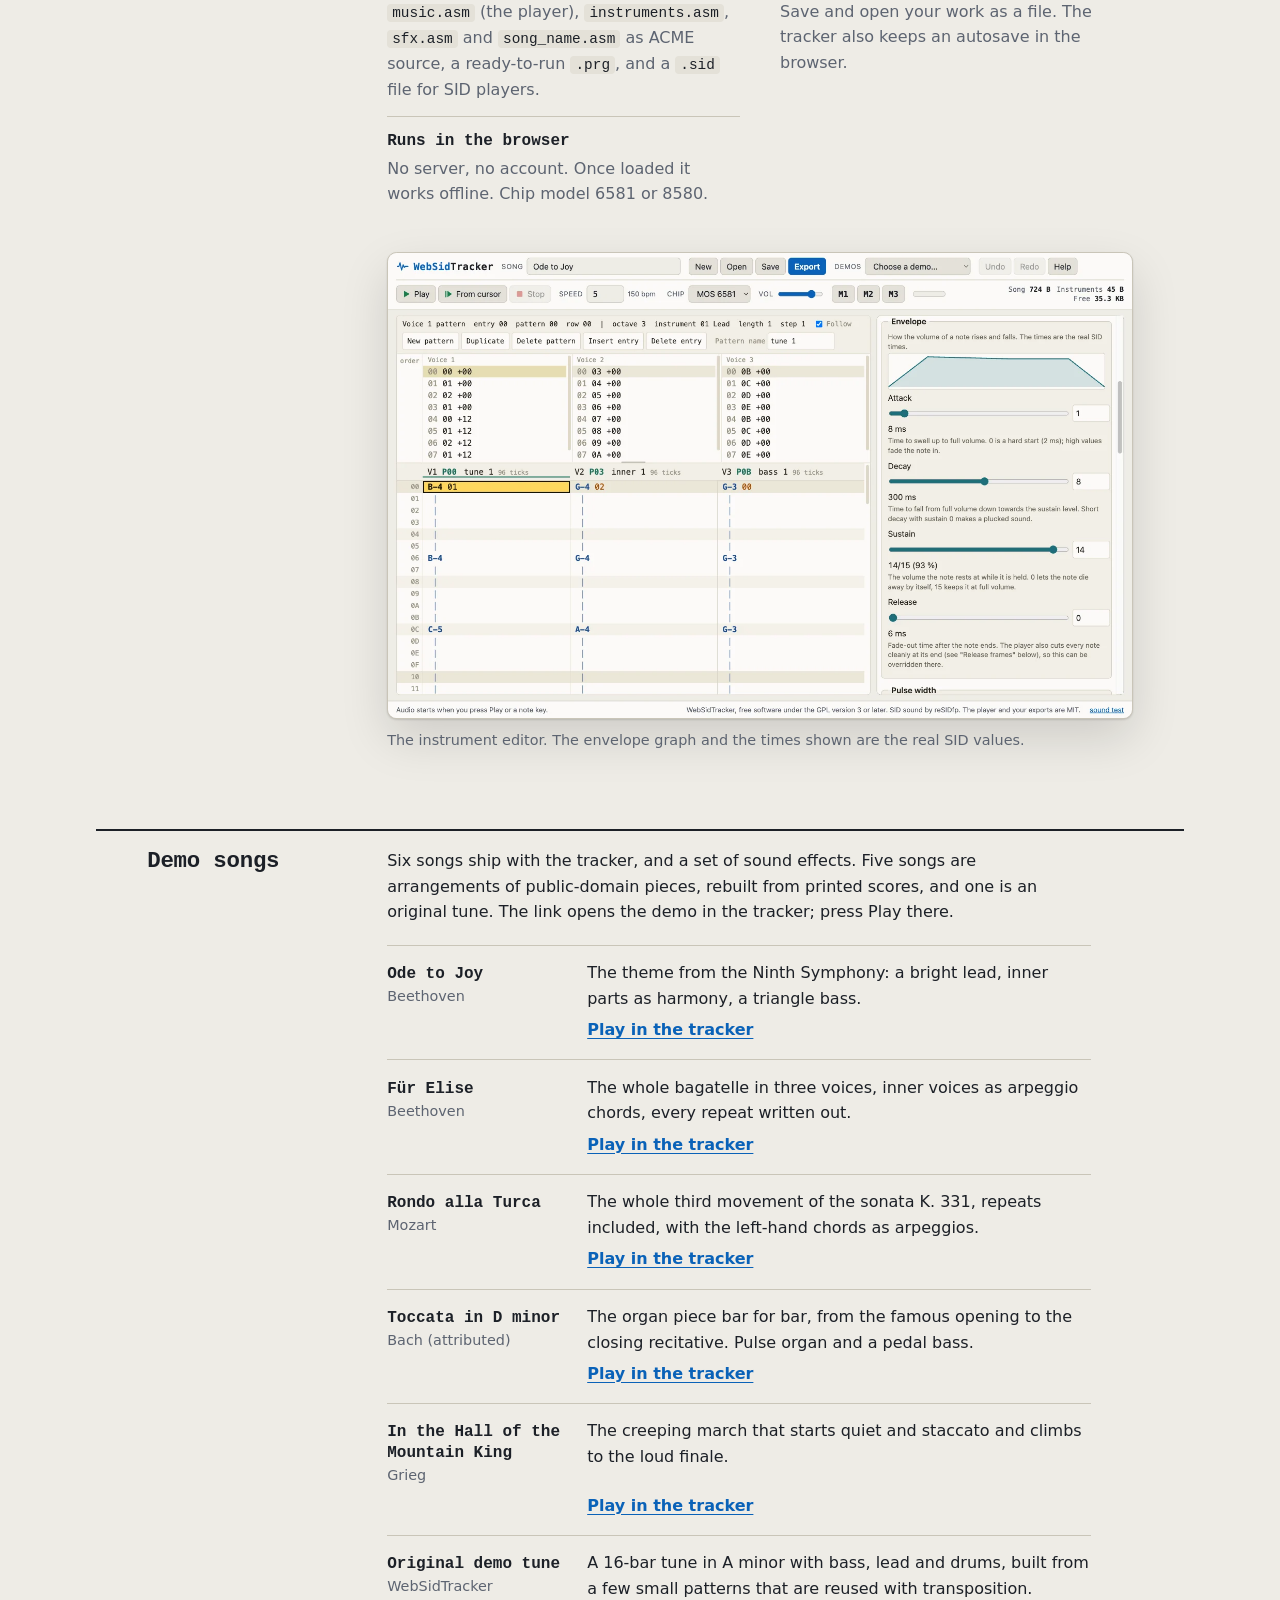
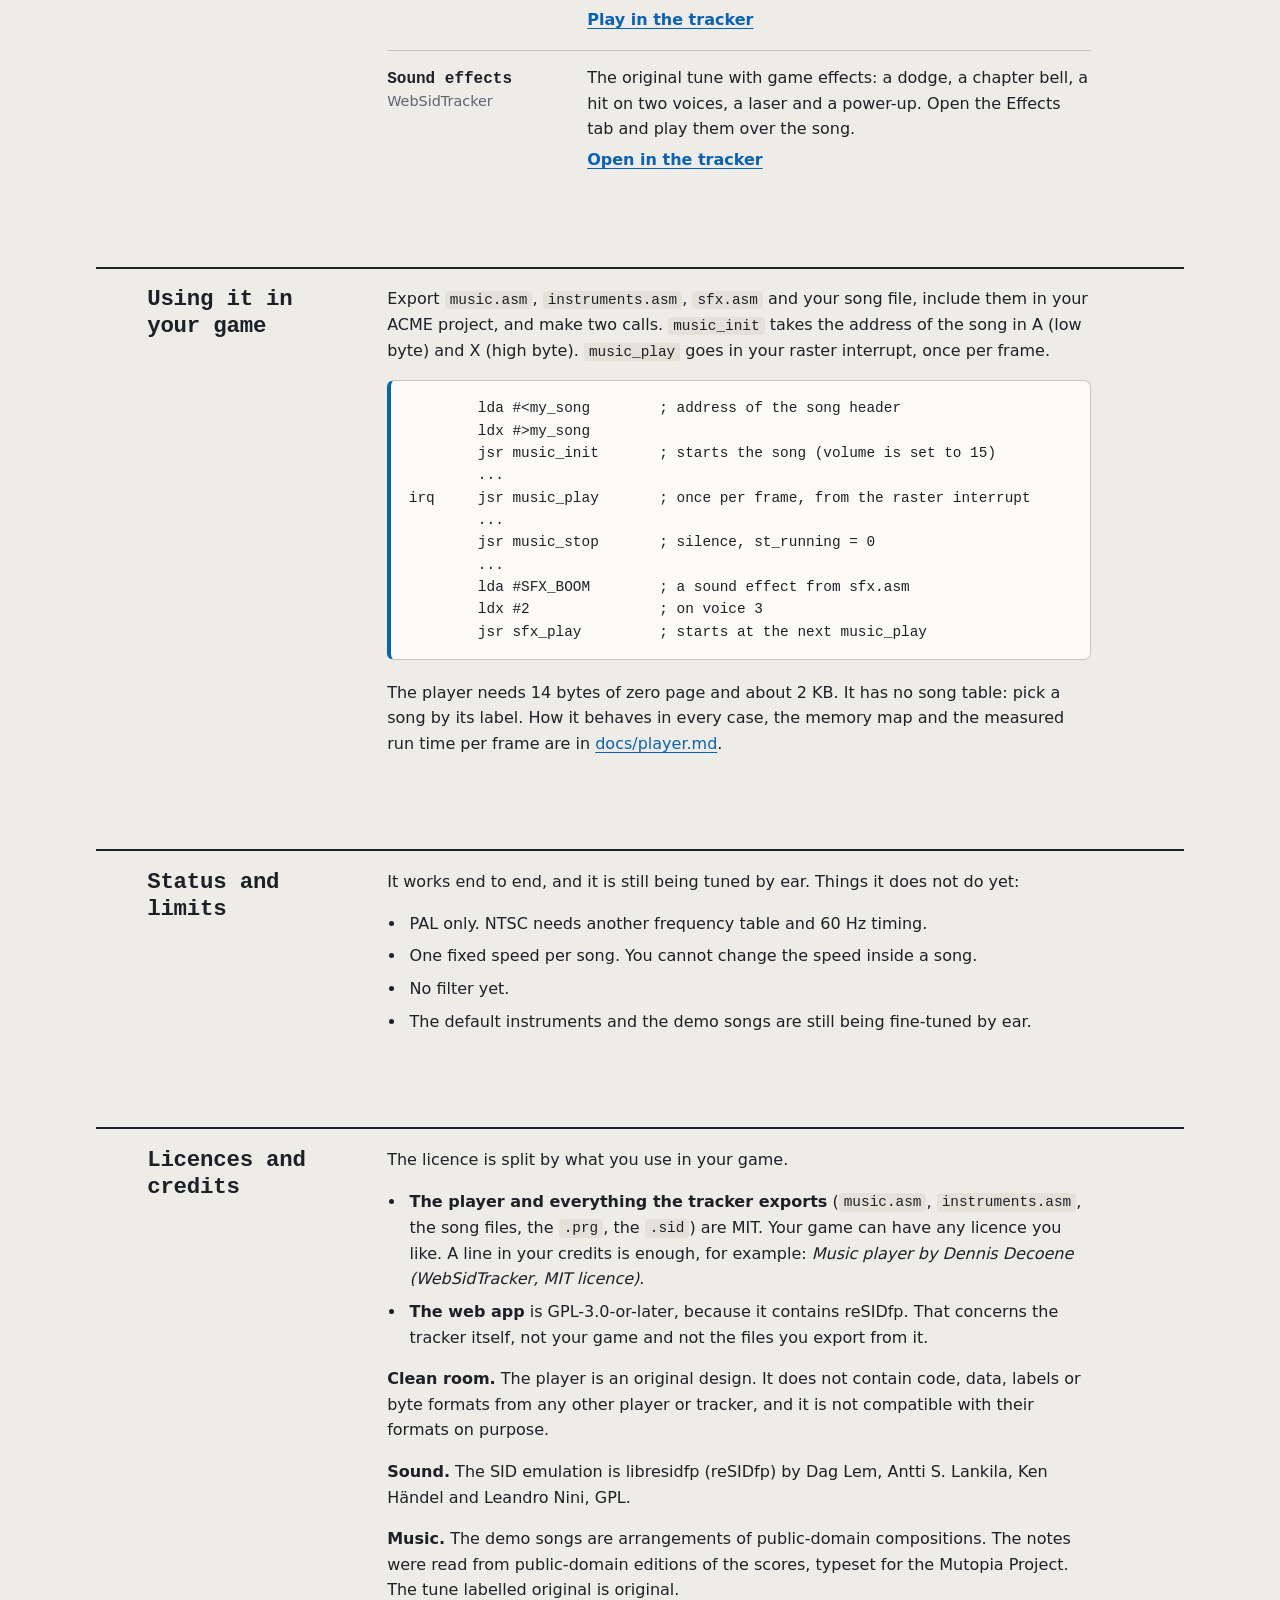
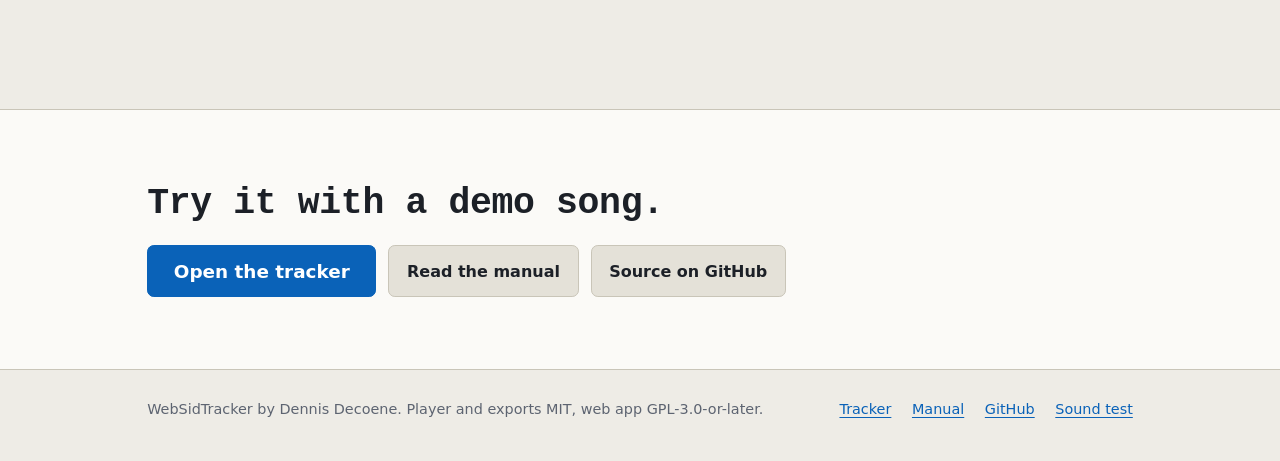
==== commit 38825f64: "Merge release/0.2.0 into main" ====
--- a/web/index.html
+++ b/web/index.html
@@ -64,7 +64,7 @@
     <h2 id="h-what">What it is</h2>
     <div class="body">
       <p>The sound of the classic C64 game composers comes from playing the SID chip every frame: the pulse width sweeps while a note sounds, vibrato starts late like a hand on a string, one voice runs through a chord, a drum is a puff of noise followed by a falling tone. A tiny player and a few hundred bytes of data do all of that.</p>
-      <p>This project has two parts. The <strong>player</strong> is about 1.6 KB of 6502 assembly, written to be read in an afternoon. The <strong>tracker</strong> is a web page where you write songs for it. The page contains a 6502 core in JavaScript and the reSIDfp chip emulation, and it runs the real player code on them. Nothing is imitated: if it sounds right in the tracker, the same bytes sound right on the machine.</p>
+      <p>This project has two parts. The <strong>player</strong> is about 2 KB of 6502 assembly, written to be read in an afternoon. The <strong>tracker</strong> is a web page where you write songs for it. The page contains a 6502 core in JavaScript and the reSIDfp chip emulation, and it runs the real player code on them. Nothing is imitated: if it sounds right in the tracker, the same bytes sound right on the machine.</p>
       <h3>Who it is for</h3>
       <ul class="plain">
         <li>Makers of C64 games and demos who want music without a big player in the way.</li>
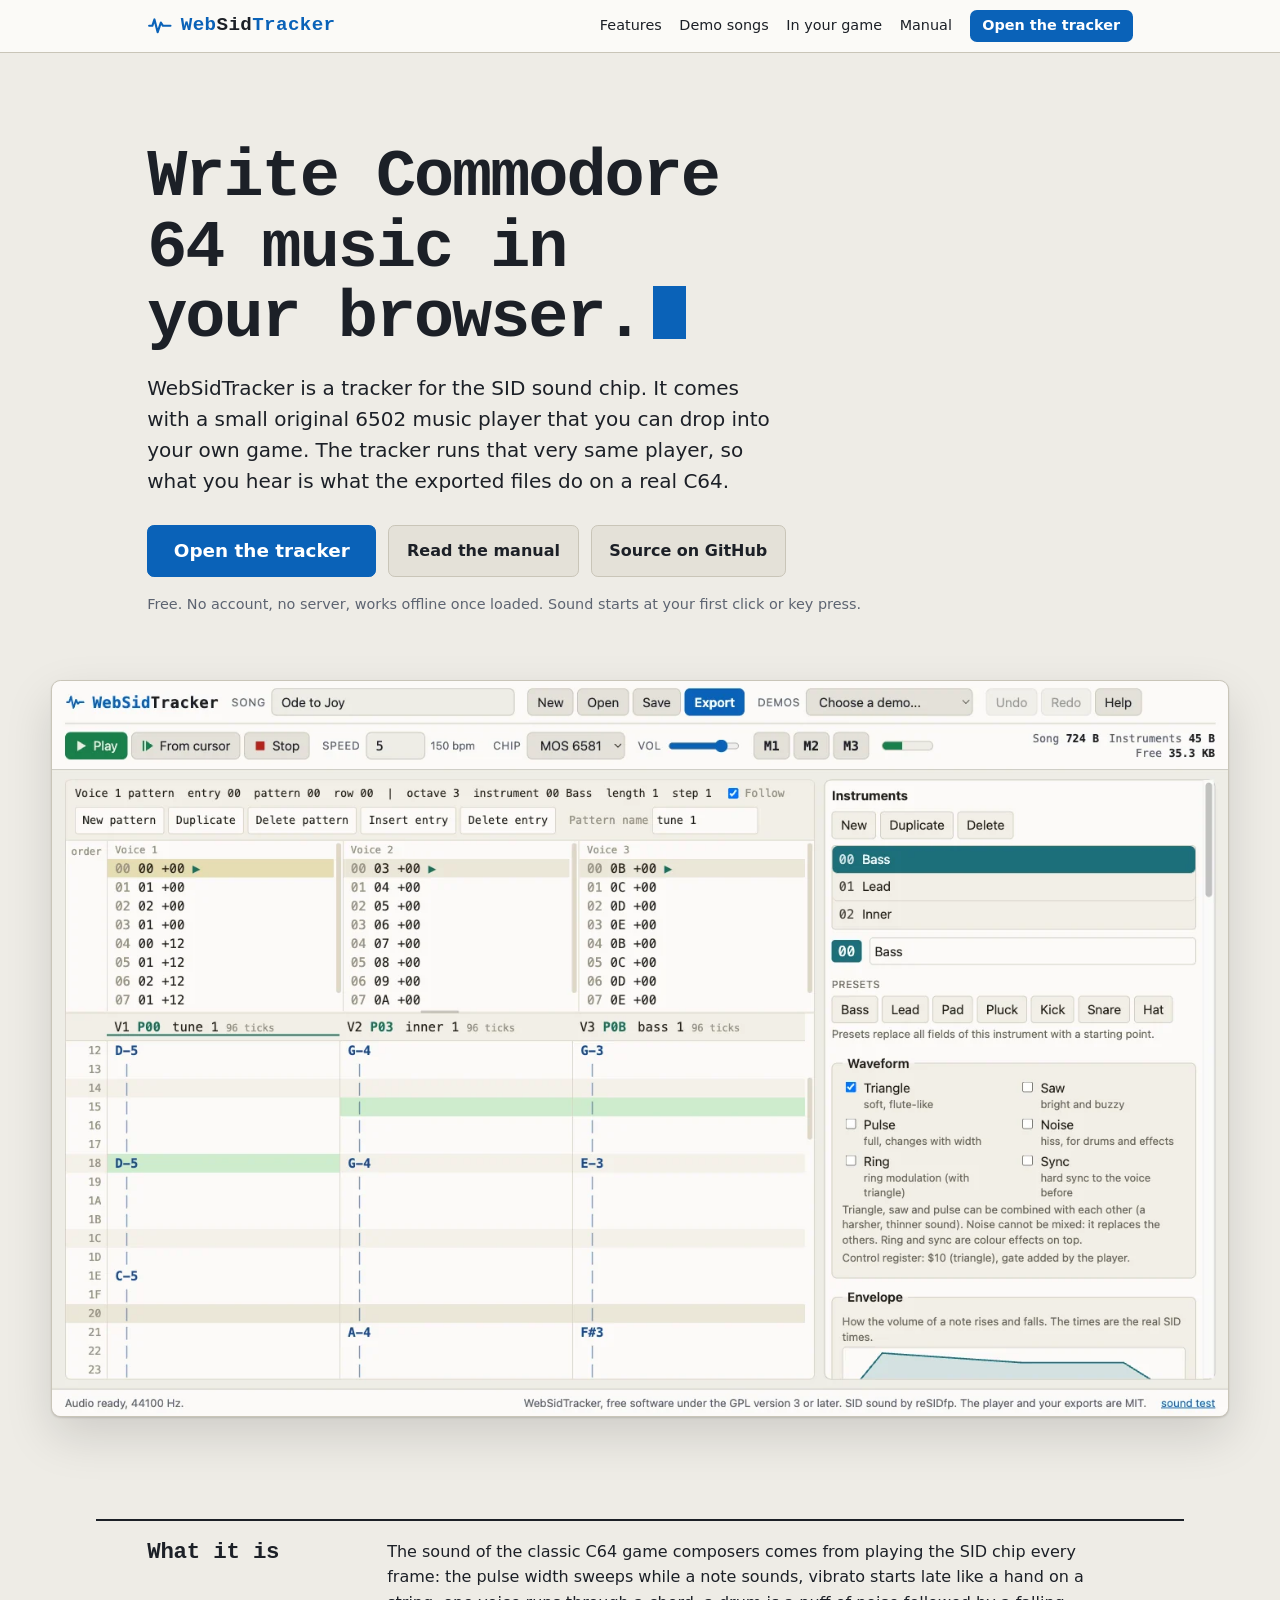
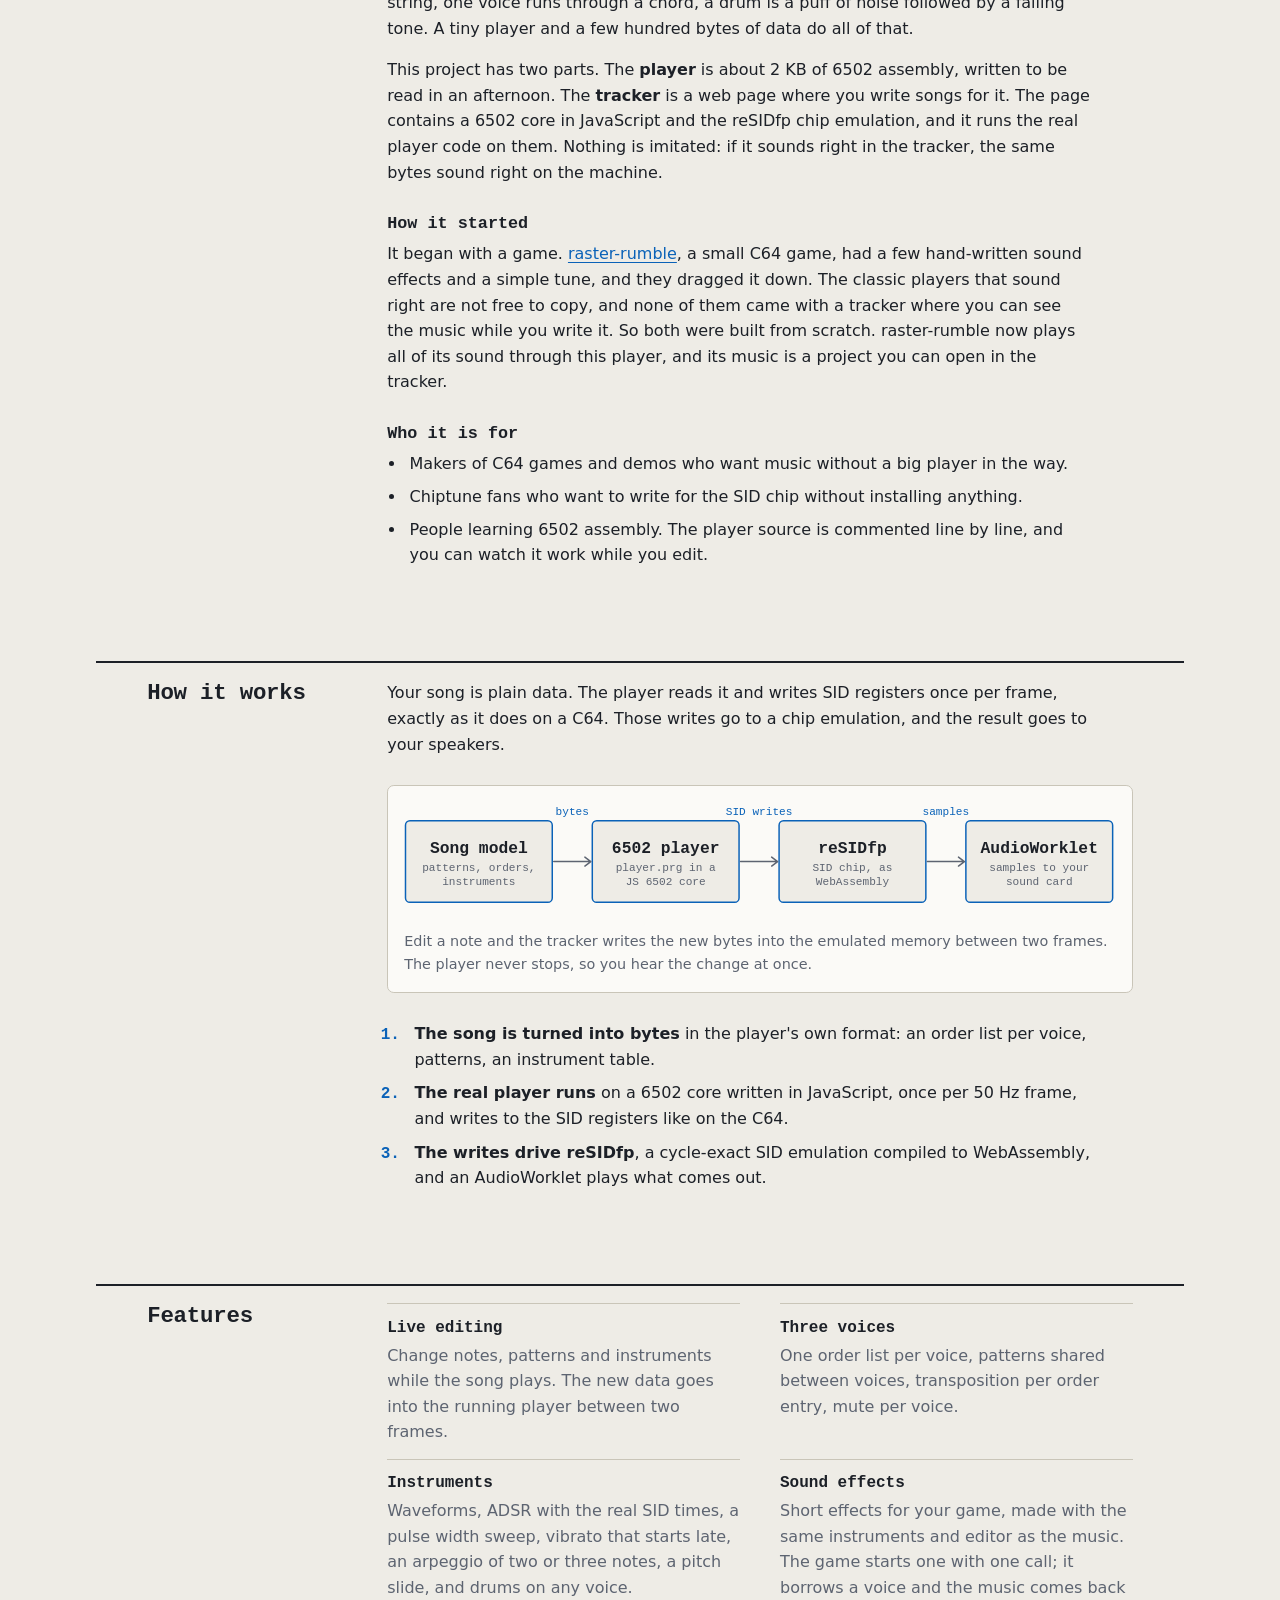
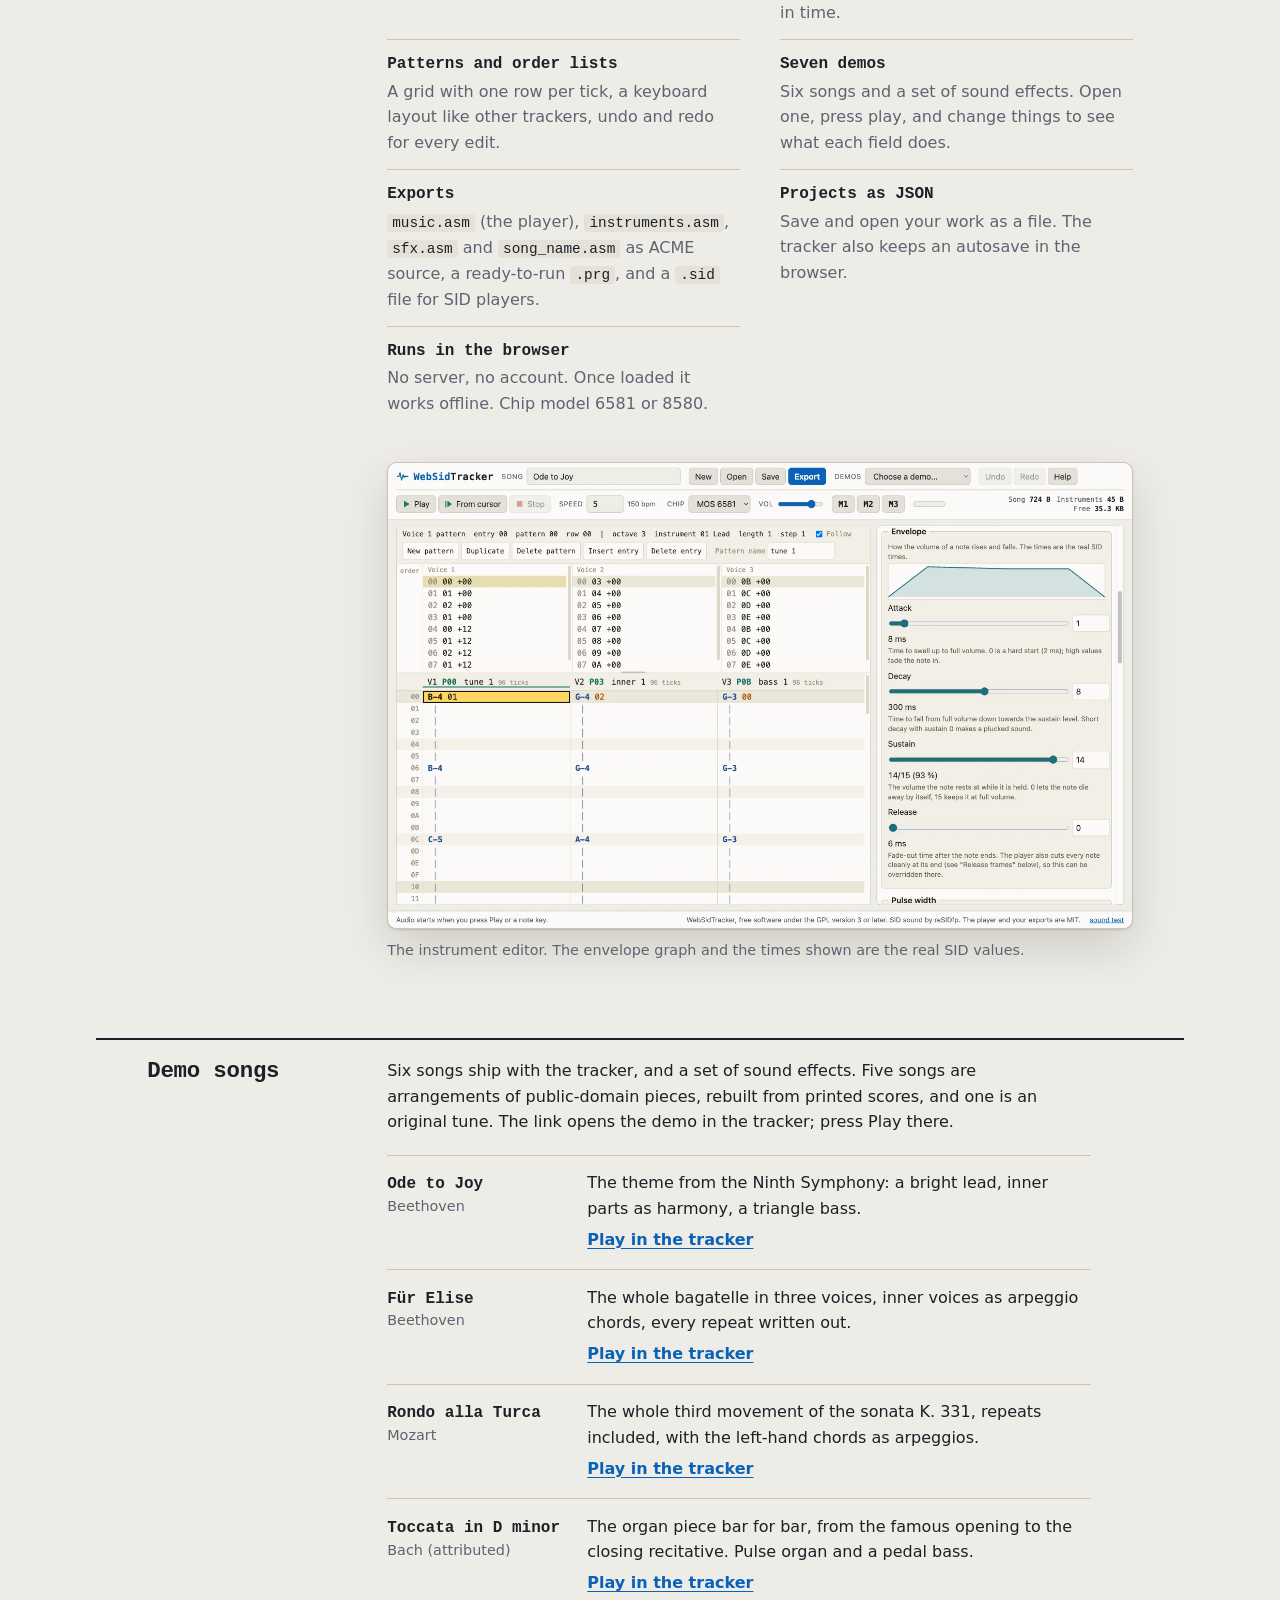
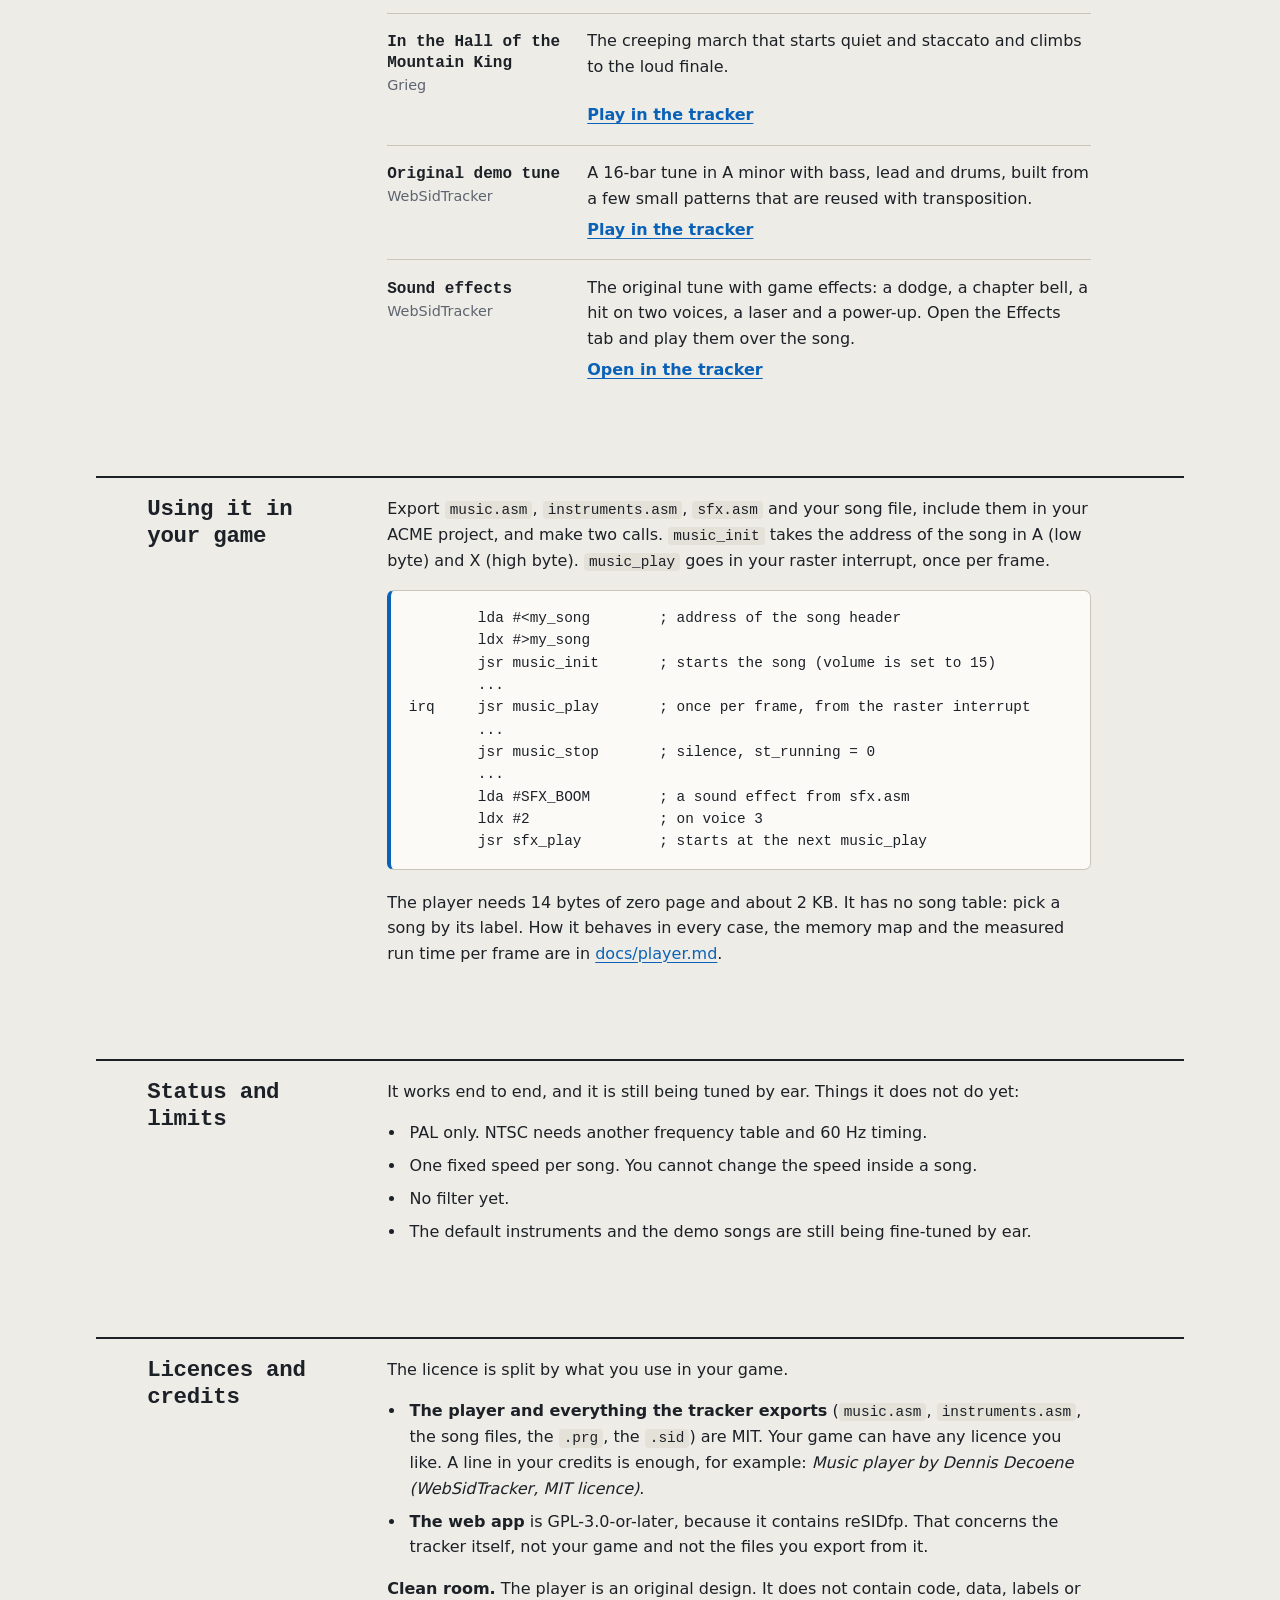
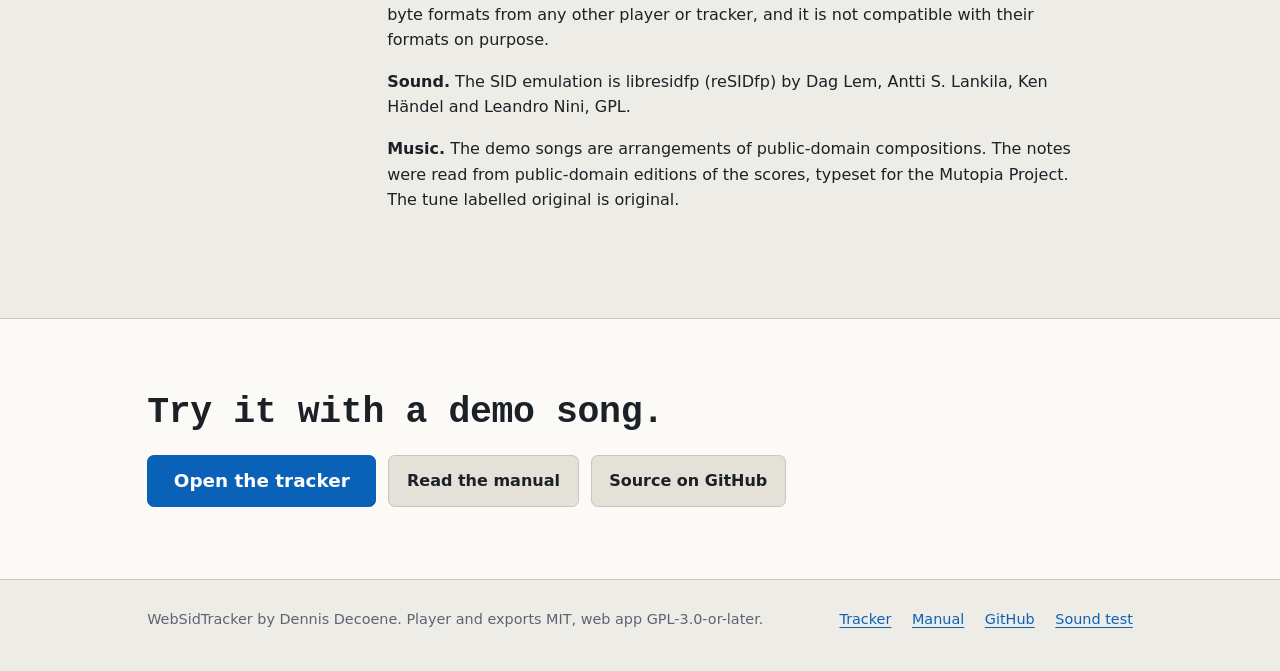
==== commit 4f5abbe2: "docs: how it started, with a link to raster-rumble" ====
--- a/web/index.html
+++ b/web/index.html
@@ -65,6 +65,8 @@
     <div class="body">
       <p>The sound of the classic C64 game composers comes from playing the SID chip every frame: the pulse width sweeps while a note sounds, vibrato starts late like a hand on a string, one voice runs through a chord, a drum is a puff of noise followed by a falling tone. A tiny player and a few hundred bytes of data do all of that.</p>
       <p>This project has two parts. The <strong>player</strong> is about 2 KB of 6502 assembly, written to be read in an afternoon. The <strong>tracker</strong> is a web page where you write songs for it. The page contains a 6502 core in JavaScript and the reSIDfp chip emulation, and it runs the real player code on them. Nothing is imitated: if it sounds right in the tracker, the same bytes sound right on the machine.</p>
+      <h3>How it started</h3>
+      <p>It began with a game. <a href="https://github.com/DDecoene/raster-rumble">raster-rumble</a>, a small C64 game, had a few hand-written sound effects and a simple tune, and they dragged it down. The classic players that sound right are not free to copy, and none of them came with a tracker where you can see the music while you write it. So both were built from scratch. raster-rumble now plays all of its sound through this player, and its music is a project you can open in the tracker.</p>
       <h3>Who it is for</h3>
       <ul class="plain">
         <li>Makers of C64 games and demos who want music without a big player in the way.</li>
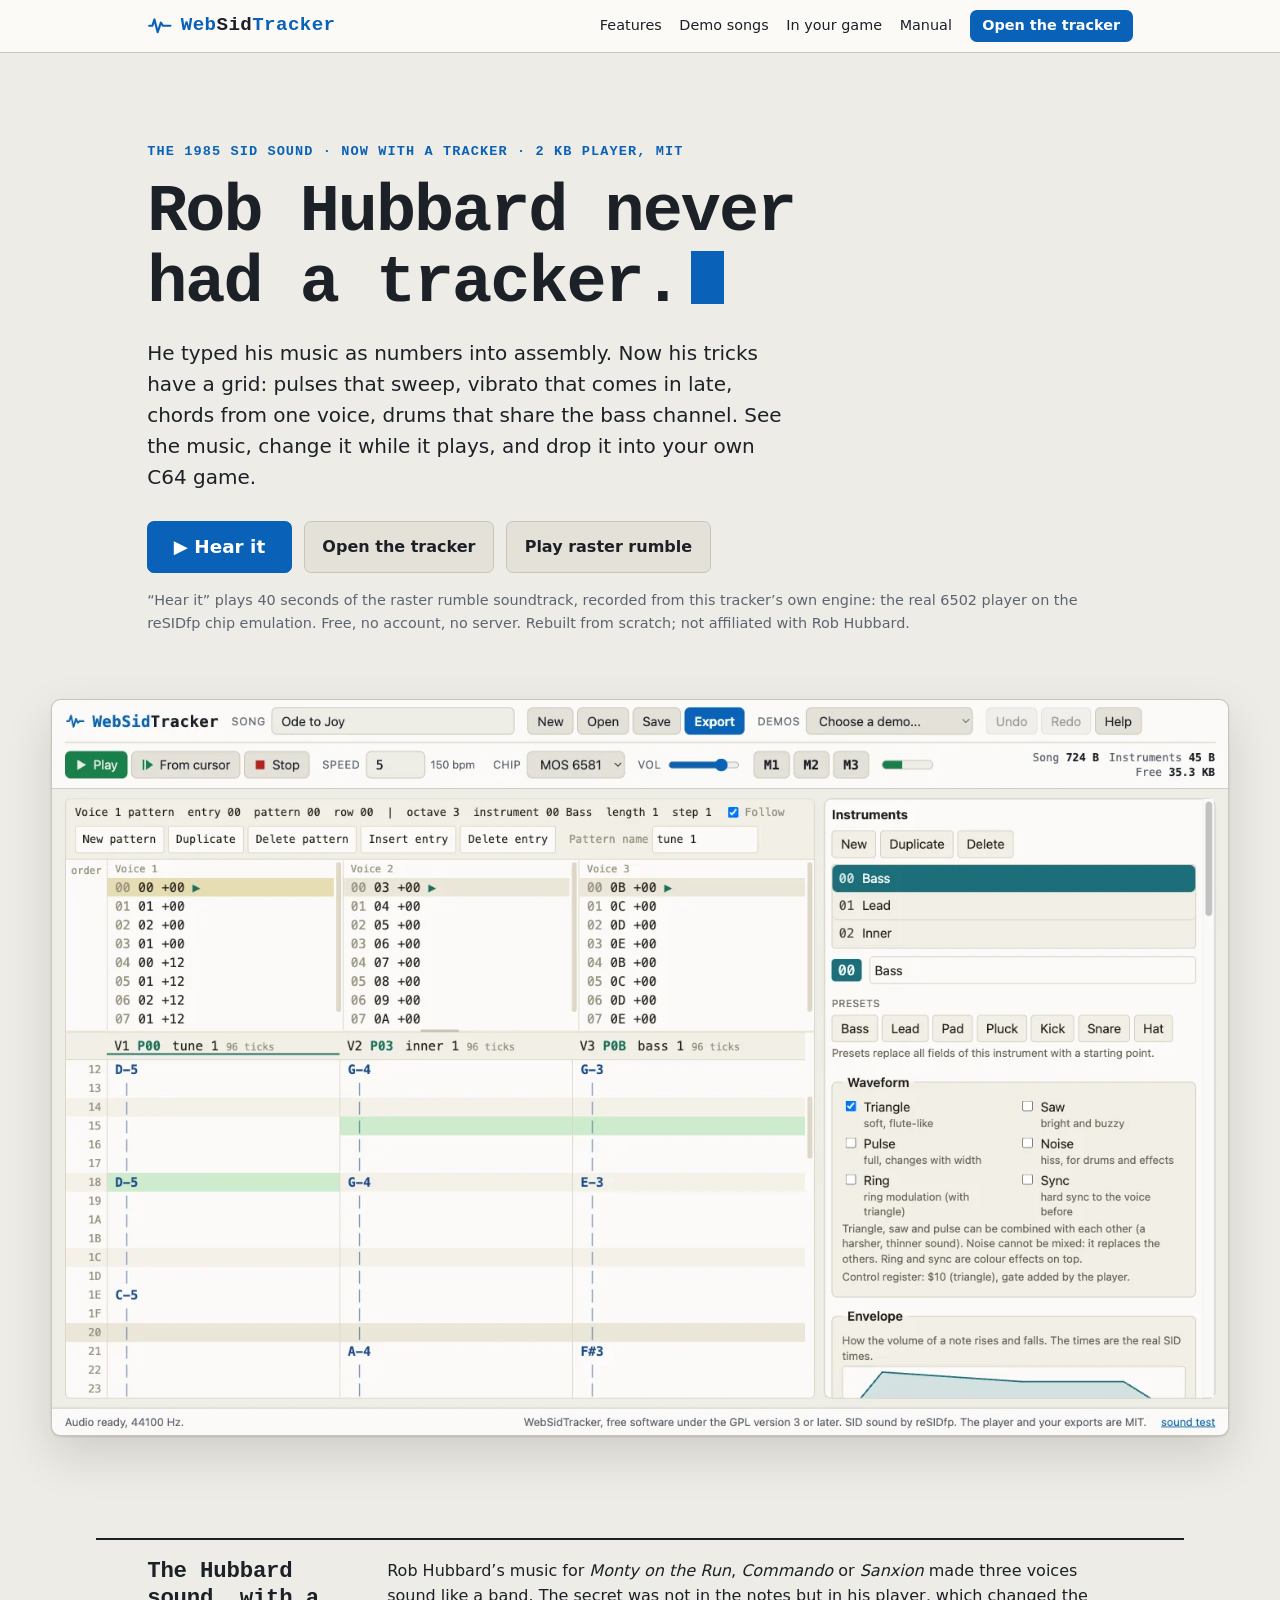
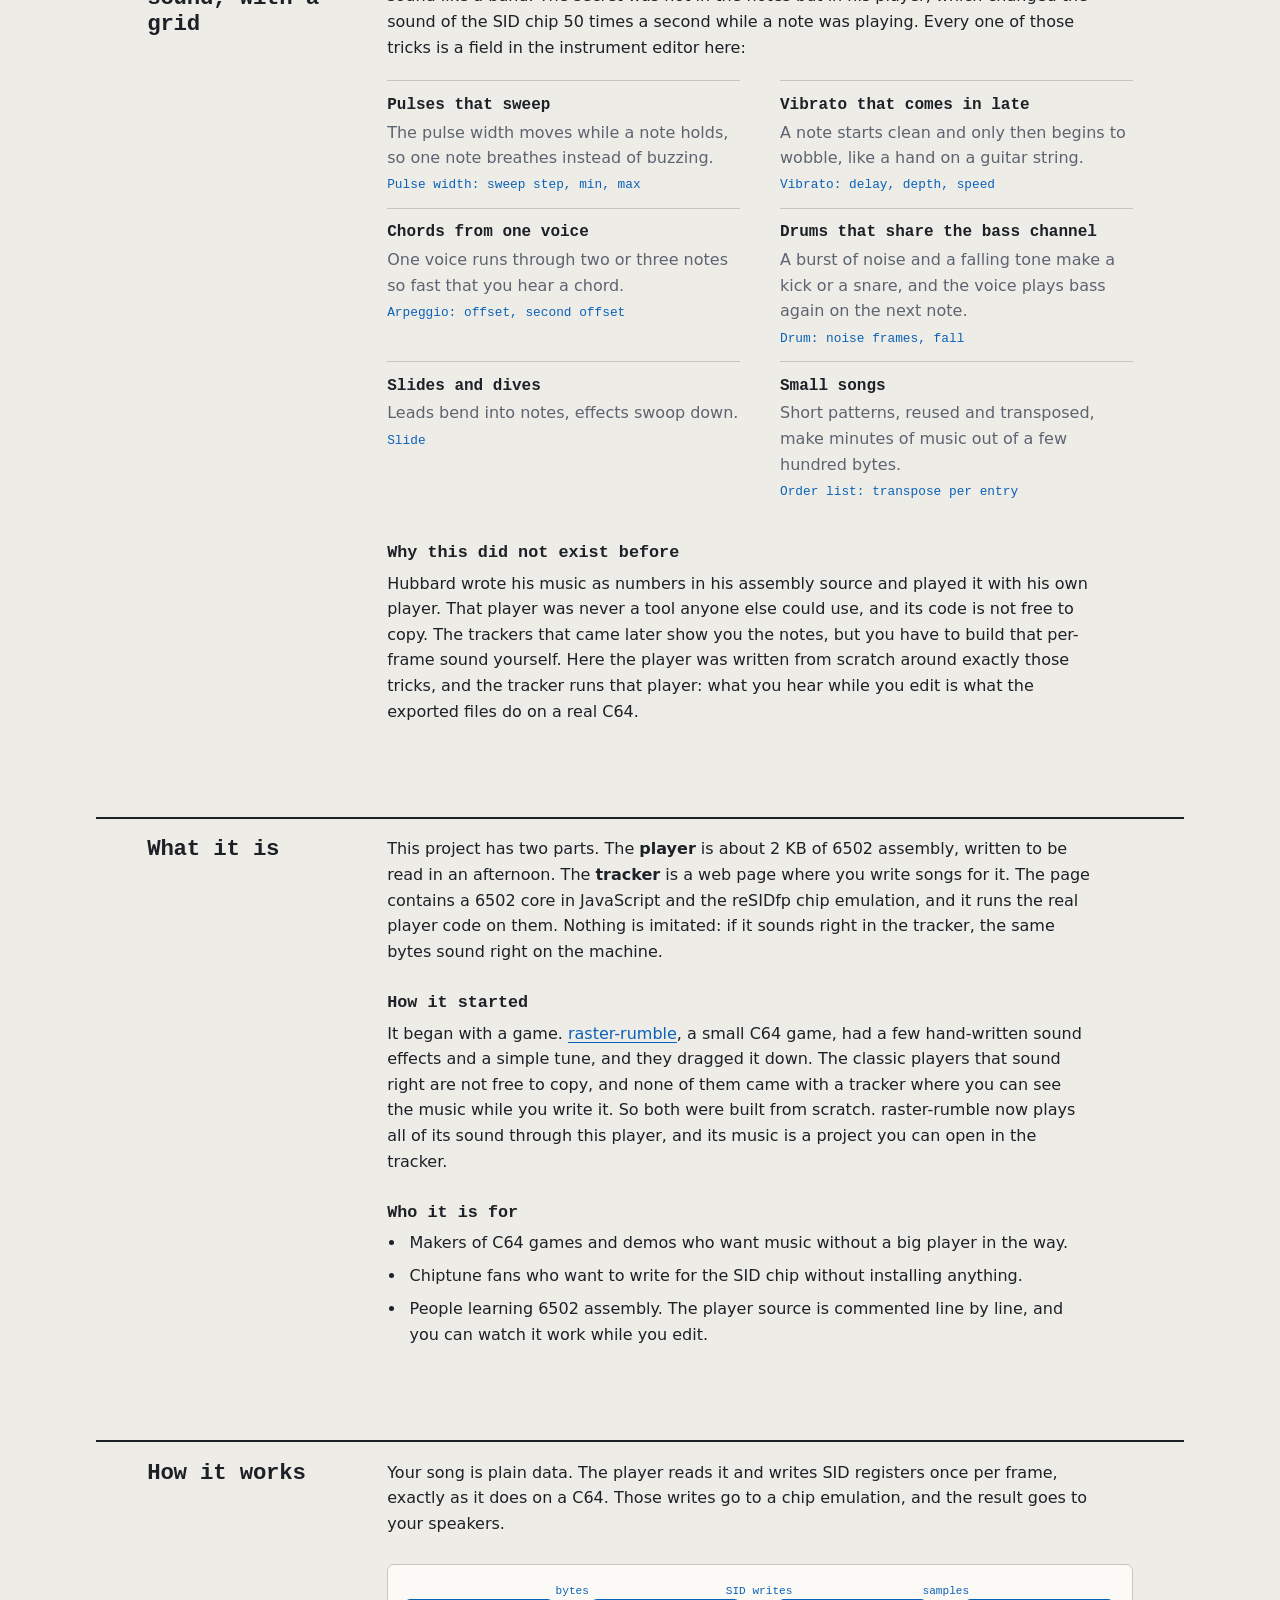
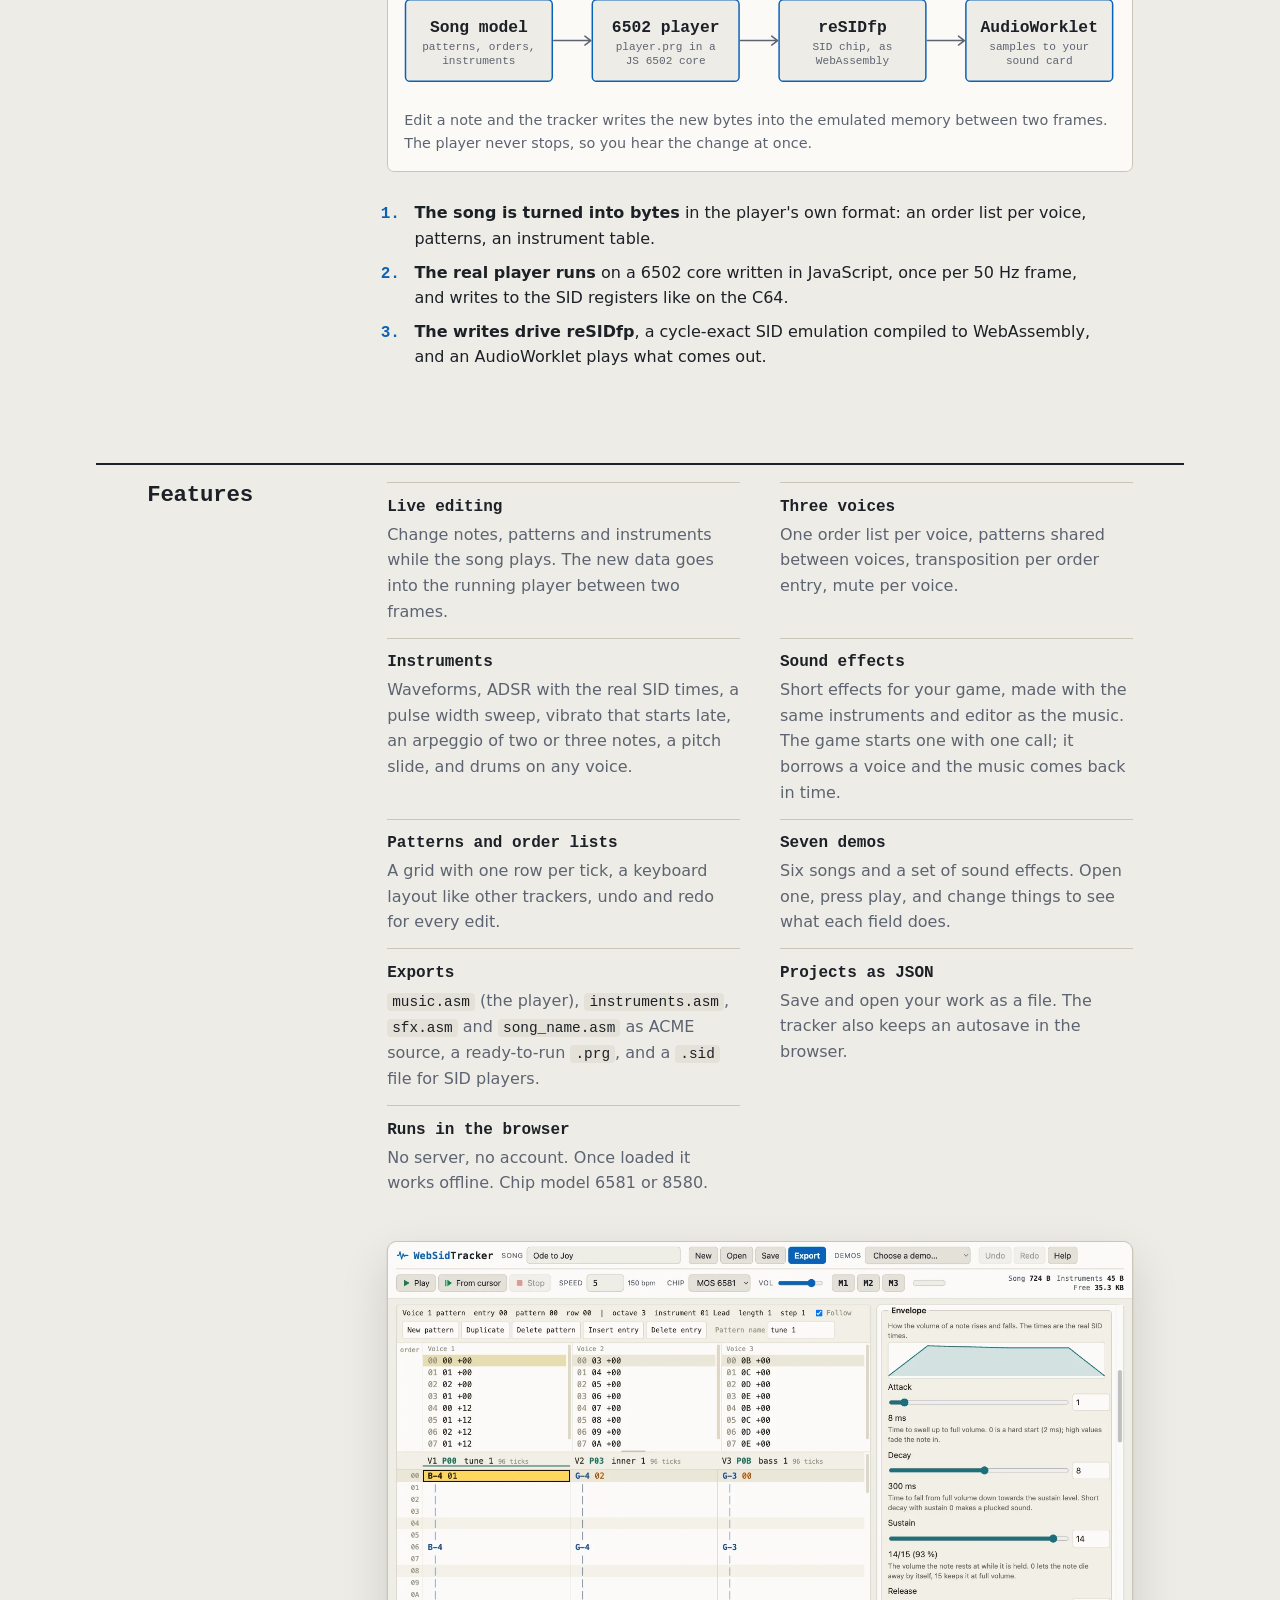
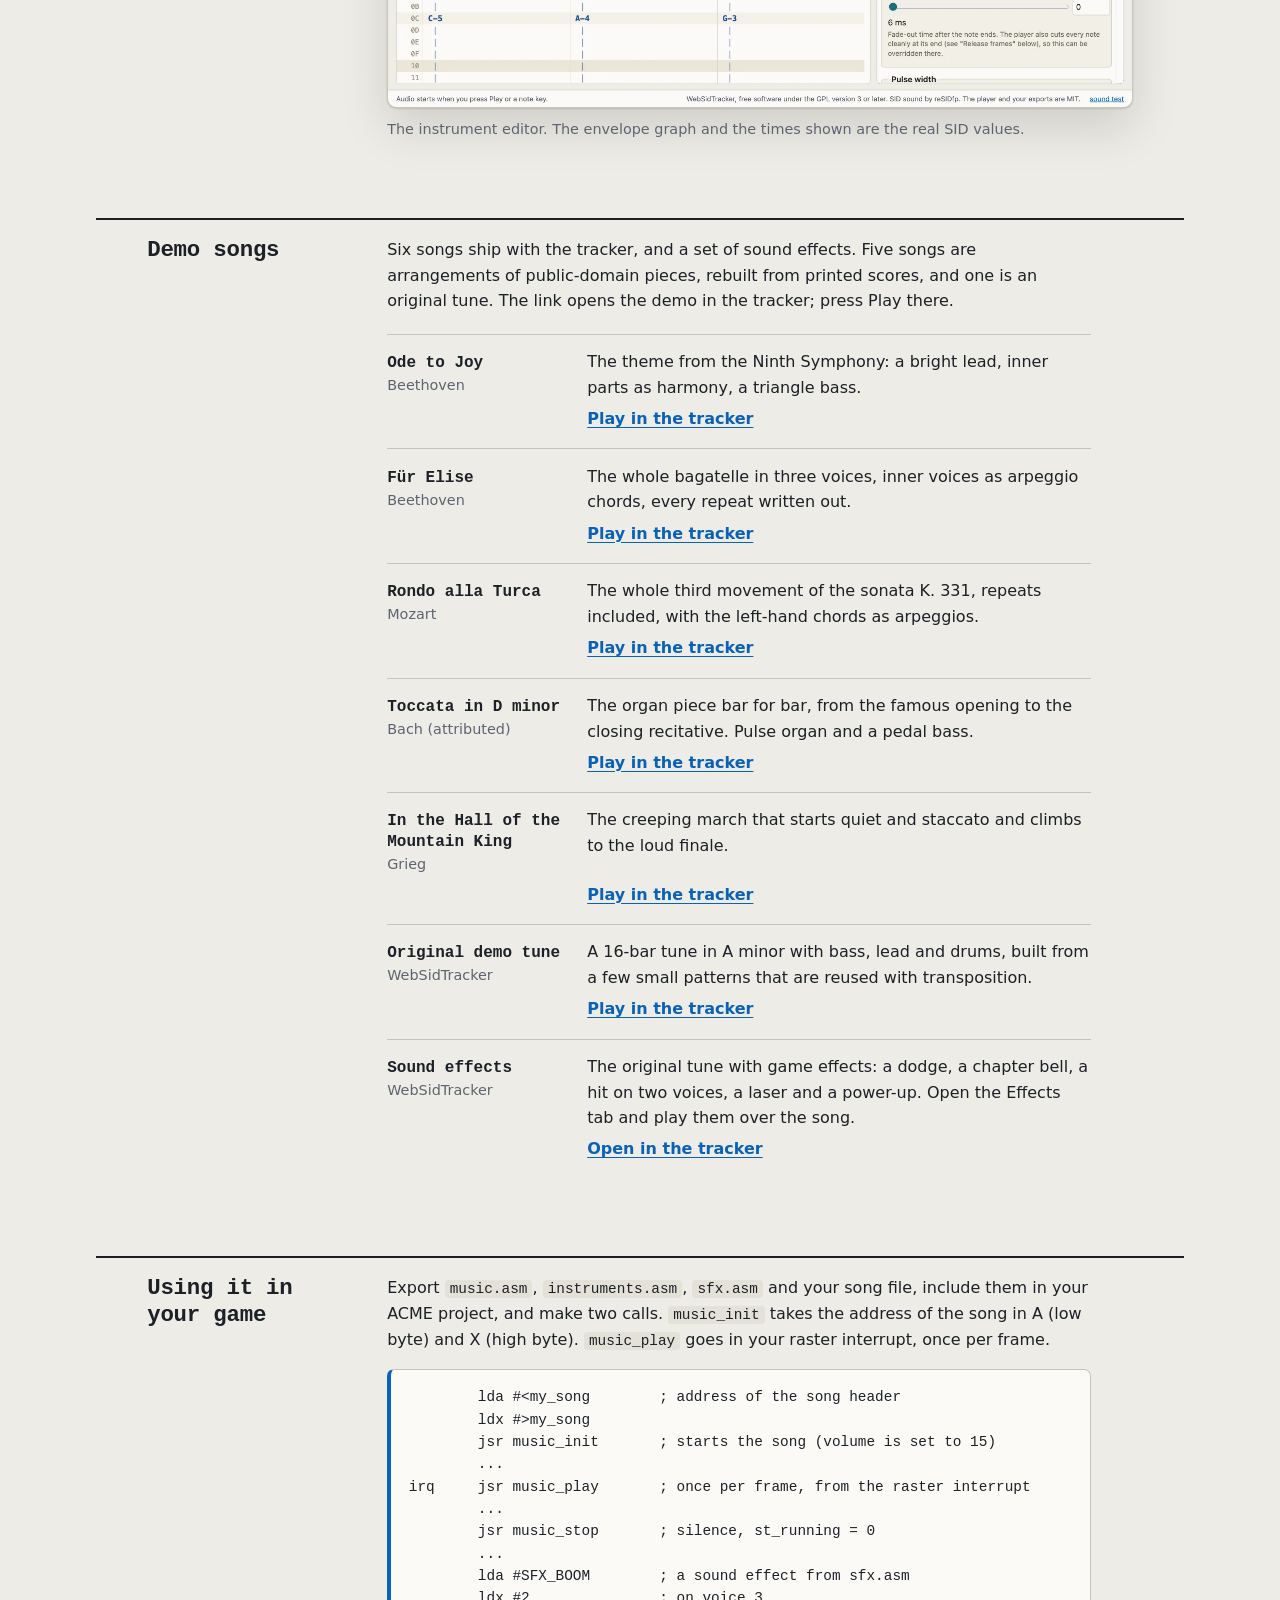
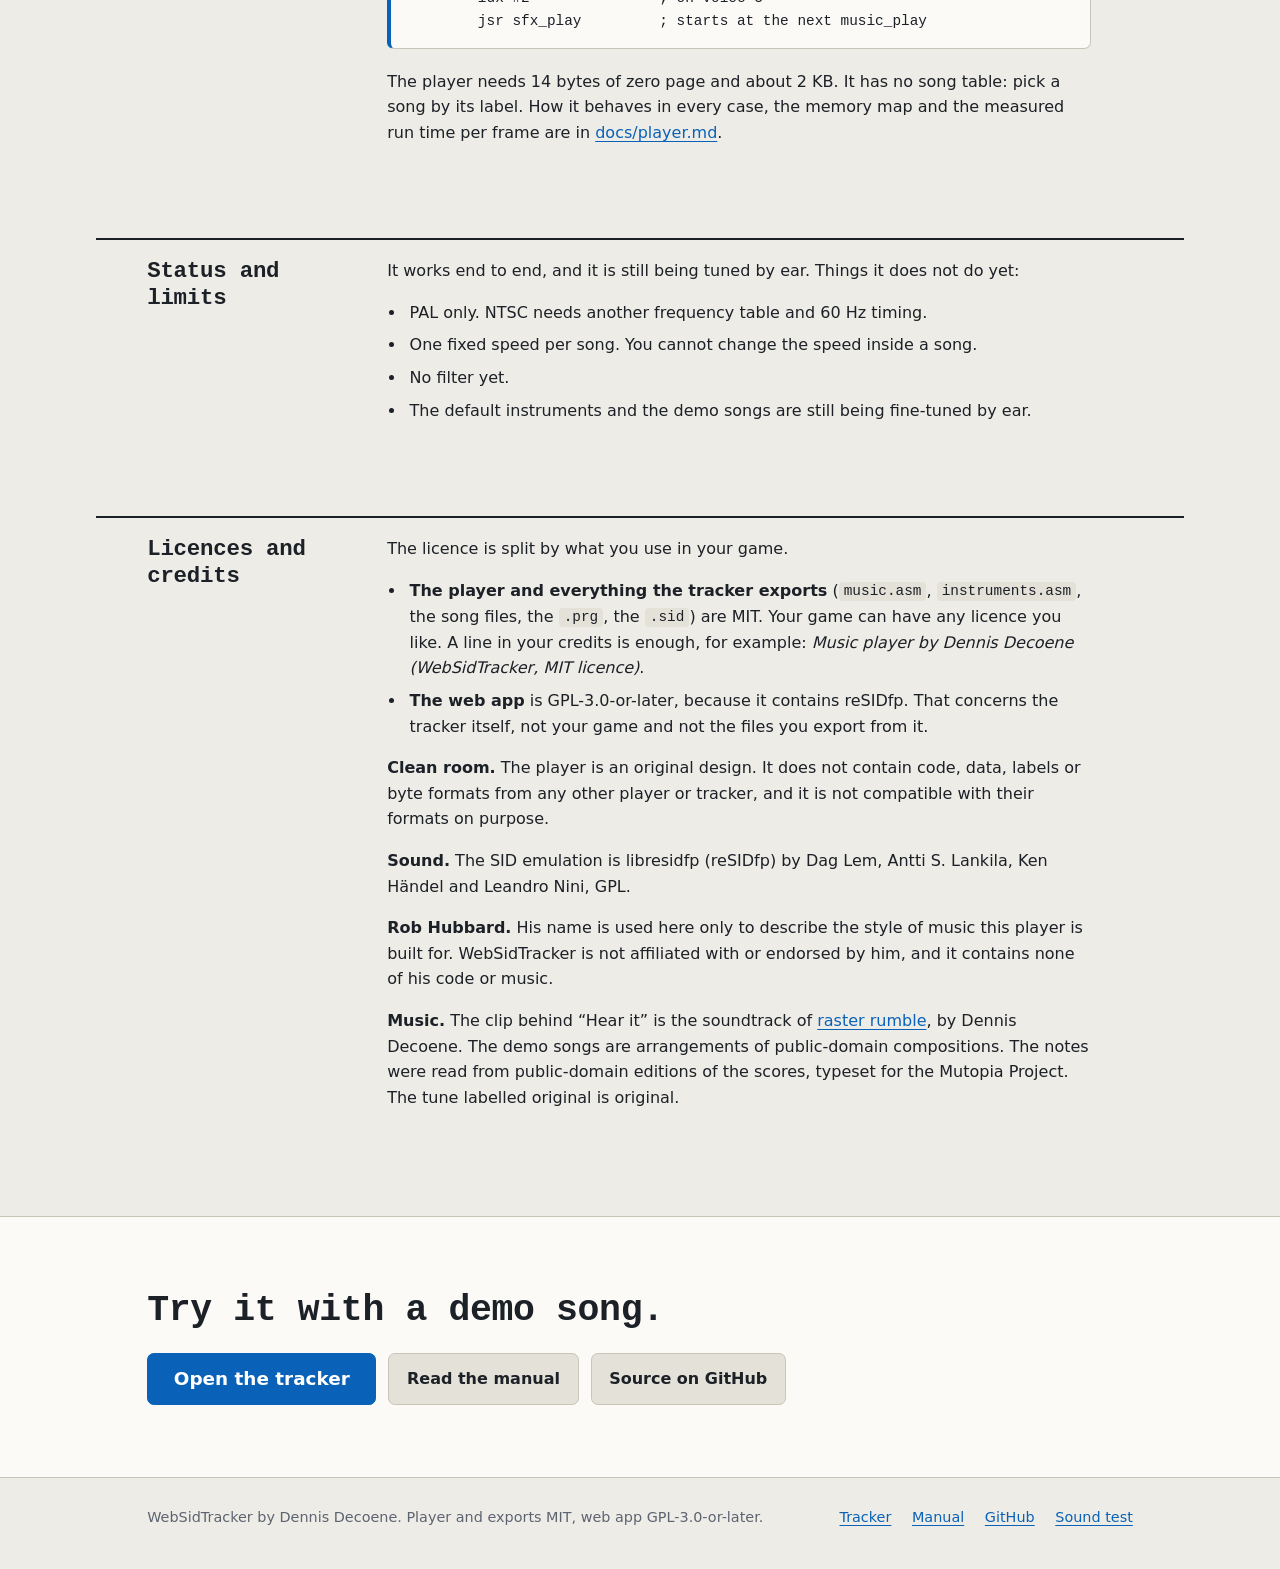
==== commit a9d2a2f1: "Merge feature/hubbard-landing into develop" ====
--- a/web/index.html
+++ b/web/index.html
@@ -5,12 +5,12 @@
 <head>
 <meta charset="utf-8">
 <meta name="viewport" content="width=device-width, initial-scale=1">
-<title>WebSidTracker - a SID tracker for the browser</title>
-<meta name="description" content="A Commodore 64 SID music tracker that runs in the browser, with a small original 6502 player you can use in your own game. Edit while the song plays, export assembler source or a ready-to-run .prg.">
+<title>WebSidTracker - the Rob Hubbard sound, now with a tracker</title>
+<meta name="description" content="Rob Hubbard never had a tracker. WebSidTracker brings his C64 tricks (sweeping pulses, late vibrato, one-voice chords, drums on the bass channel) to a tracker in your browser, with a 2 KB MIT player for your own game.">
 <meta name="color-scheme" content="light dark">
 <meta property="og:type" content="website">
-<meta property="og:title" content="WebSidTracker - a SID tracker for the browser">
-<meta property="og:description" content="Write Commodore 64 music in the browser and export the player and the song as ACME source or a .prg. Free, no account, works offline.">
+<meta property="og:title" content="WebSidTracker - Rob Hubbard never had a tracker">
+<meta property="og:description" content="The 1985 SID sound, now with a tracker: sweeping pulses, late vibrato, one-voice chords, drums on the bass channel. In your browser, with a 2 KB MIT player for your C64 game.">
 <meta property="og:image" content="img/tracker-dark.webp">
 <meta property="og:image:alt" content="The tracker playing Ode to Joy: three voice columns and the instrument editor">
 <meta name="twitter:card" content="summary_large_image">
@@ -40,14 +40,16 @@
 
 <section class="hero" aria-labelledby="h-hero">
   <div class="wrap">
-    <h1 id="h-hero">Write Commodore 64 music in your browser.</h1>
-    <p class="lead">WebSidTracker is a tracker for the SID sound chip. It comes with a small original 6502 music player that you can drop into your own game. The tracker runs that very same player, so what you hear is what the exported files do on a real C64.</p>
+    <p class="kicker">The 1985 SID sound &middot; now with a tracker &middot; 2 KB player, MIT</p>
+    <h1 id="h-hero">Rob Hubbard never had a tracker.</h1>
+    <p class="lead">He typed his music as numbers into assembly. Now his tricks have a grid: pulses that sweep, vibrato that comes in late, chords from one voice, drums that share the bass channel. See the music, change it while it plays, and drop it into your own C64 game.</p>
     <p class="actions">
-      <a class="btn primary" href="tracker.html">Open the tracker</a>
-      <a class="btn" href="manual.html">Read the manual</a>
-      <a class="btn" href="https://github.com/DDecoene/WebSidTracker">Source on GitHub</a>
+      <button class="btn primary" type="button" id="hear" aria-describedby="hear-what" hidden>&#9654; Hear it</button>
+      <a class="btn primary" href="tracker.html" id="open-cta">Open the tracker</a>
+      <a class="btn" href="https://ddecoene.github.io/raster-rumble/play/">Play raster rumble</a>
     </p>
-    <p class="fine">Free. No account, no server, works offline once loaded. Sound starts at your first click or key press.</p>
+    <audio id="hear-audio" src="audio/raster-rumble.m4a" preload="none"></audio>
+    <p class="fine" id="hear-what">&ldquo;Hear it&rdquo; plays 40 seconds of the raster rumble soundtrack, recorded from this tracker&rsquo;s own engine: the real 6502 player on the reSIDfp chip emulation. Free, no account, no server. Rebuilt from scratch; not affiliated with Rob Hubbard.</p>
   </div>
   <div class="shot-wrap">
     <figure class="shot shot-hero">
@@ -59,11 +61,29 @@
   </div>
 </section>
 
+<section class="sheet" id="sound" aria-labelledby="h-sound">
+  <div class="wrap sheet-grid">
+    <h2 id="h-sound">The Hubbard sound, with a grid</h2>
+    <div class="body">
+      <p>Rob Hubbard&rsquo;s music for <em>Monty on the Run</em>, <em>Commando</em> or <em>Sanxion</em> made three voices sound like a band. The secret was not in the notes but in his player, which changed the sound of the SID chip 50 times a second while a note was playing. Every one of those tricks is a field in the instrument editor here:</p>
+      <dl class="tricks">
+        <div><dt>Pulses that sweep</dt><dd>The pulse width moves while a note holds, so one note breathes instead of buzzing. <span class="field">Pulse width: sweep step, min, max</span></dd></div>
+        <div><dt>Vibrato that comes in late</dt><dd>A note starts clean and only then begins to wobble, like a hand on a guitar string. <span class="field">Vibrato: delay, depth, speed</span></dd></div>
+        <div><dt>Chords from one voice</dt><dd>One voice runs through two or three notes so fast that you hear a chord. <span class="field">Arpeggio: offset, second offset</span></dd></div>
+        <div><dt>Drums that share the bass channel</dt><dd>A burst of noise and a falling tone make a kick or a snare, and the voice plays bass again on the next note. <span class="field">Drum: noise frames, fall</span></dd></div>
+        <div><dt>Slides and dives</dt><dd>Leads bend into notes, effects swoop down. <span class="field">Slide</span></dd></div>
+        <div><dt>Small songs</dt><dd>Short patterns, reused and transposed, make minutes of music out of a few hundred bytes. <span class="field">Order list: transpose per entry</span></dd></div>
+      </dl>
+      <h3>Why this did not exist before</h3>
+      <p>Hubbard wrote his music as numbers in his assembly source and played it with his own player. That player was never a tool anyone else could use, and its code is not free to copy. The trackers that came later show you the notes, but you have to build that per-frame sound yourself. Here the player was written from scratch around exactly those tricks, and the tracker runs that player: what you hear while you edit is what the exported files do on a real C64.</p>
+    </div>
+  </div>
+</section>
+
 <section class="sheet" id="what" aria-labelledby="h-what">
   <div class="wrap sheet-grid">
     <h2 id="h-what">What it is</h2>
     <div class="body">
-      <p>The sound of the classic C64 game composers comes from playing the SID chip every frame: the pulse width sweeps while a note sounds, vibrato starts late like a hand on a string, one voice runs through a chord, a drum is a puff of noise followed by a falling tone. A tiny player and a few hundred bytes of data do all of that.</p>
       <p>This project has two parts. The <strong>player</strong> is about 2 KB of 6502 assembly, written to be read in an afternoon. The <strong>tracker</strong> is a web page where you write songs for it. The page contains a 6502 core in JavaScript and the reSIDfp chip emulation, and it runs the real player code on them. Nothing is imitated: if it sounds right in the tracker, the same bytes sound right on the machine.</p>
       <h3>How it started</h3>
       <p>It began with a game. <a href="https://github.com/DDecoene/raster-rumble">raster-rumble</a>, a small C64 game, had a few hand-written sound effects and a simple tune, and they dragged it down. The classic players that sound right are not free to copy, and none of them came with a tracker where you can see the music while you write it. So both were built from scratch. raster-rumble now plays all of its sound through this player, and its music is a project you can open in the tracker.</p>
@@ -272,7 +292,8 @@
       </ul>
       <p><strong>Clean room.</strong> The player is an original design. It does not contain code, data, labels or byte formats from any other player or tracker, and it is not compatible with their formats on purpose.</p>
       <p><strong>Sound.</strong> The SID emulation is libresidfp (reSIDfp) by Dag Lem, Antti S. Lankila, Ken Händel and Leandro Nini, GPL.</p>
-      <p><strong>Music.</strong> The demo songs are arrangements of public-domain compositions. The notes were read from public-domain editions of the scores, typeset for the Mutopia Project. The tune labelled original is original.</p>
+      <p><strong>Rob Hubbard.</strong> His name is used here only to describe the style of music this player is built for. WebSidTracker is not affiliated with or endorsed by him, and it contains none of his code or music.</p>
+      <p><strong>Music.</strong> The clip behind &ldquo;Hear it&rdquo; is the soundtrack of <a href="https://github.com/DDecoene/raster-rumble">raster rumble</a>, by Dennis Decoene. The demo songs are arrangements of public-domain compositions. The notes were read from public-domain editions of the scores, typeset for the Mutopia Project. The tune labelled original is original.</p>
     </div>
   </div>
 </section>
@@ -297,5 +318,20 @@
   </div>
 </footer>
 
+<script>
+  // "Hear it": a recorded clip, so it plays at once without starting the emulator. Without
+  // JavaScript the button stays hidden and "Open the tracker" is the first button.
+  (() => {
+    const button = document.getElementById('hear');
+    const audio = document.getElementById('hear-audio');
+    const label = (playing) => { button.innerHTML = playing ? '&#10074;&#10074; Pause' : '&#9654; Hear it'; };
+    button.hidden = false;
+    document.getElementById('open-cta').classList.remove('primary');
+    button.addEventListener('click', () => (audio.paused ? audio.play() : audio.pause()));
+    audio.addEventListener('play', () => label(true));
+    audio.addEventListener('pause', () => label(false));
+    audio.addEventListener('ended', () => { audio.currentTime = 0; label(false); });
+  })();
+</script>
 </body>
 </html>
--- a/web/landing.css
+++ b/web/landing.css
@@ -94,6 +94,7 @@
   border: 1px solid var(--border); border-radius: var(--radius);
   background: var(--panel-2); color: var(--fg); font-weight: 600; text-decoration: none;
 }
+button.btn { font: inherit; font-weight: 600; cursor: pointer; }
 .btn:hover { border-color: var(--accent); text-decoration: none; }
 .btn.primary { background: var(--accent); color: var(--accent-fg); border-color: var(--accent); font-size: 1.15rem; padding-inline: 1.6rem; min-height: 3.25rem; }
 .btn.primary:hover { filter: brightness(1.1); }
@@ -111,6 +112,7 @@
   content: ""; display: inline-block; width: 0.5em; height: 0.8em; margin-left: 0.15em;
   background: var(--accent); vertical-align: -0.05em;
 }
+.kicker { margin: 0 0 1rem; font: 600 0.85rem/1.4 var(--mono); letter-spacing: 0.08em; text-transform: uppercase; color: var(--accent); }
 .lead { max-width: 40rem; margin: 0 0 1.75rem; font-size: 1.25rem; line-height: 1.55; }
 .fine { margin: 1rem 0 0; color: var(--muted); font-size: 0.9rem; }
 
@@ -140,6 +142,15 @@
 .body ul.plain { margin: 0 0 1rem; padding-left: 1.2rem; }
 .body ul.plain li { margin-bottom: 0.45rem; padding-left: 0.2rem; }
 .body figure { max-width: none; }
+
+/* ---- the Hubbard tricks ---- */
+
+.tricks { display: grid; gap: 0; margin: 1.25rem 0 0.5rem; }
+@media (min-width: 40rem) { .tricks { grid-template-columns: 1fr 1fr; column-gap: 2.5rem; } }
+.tricks > div { padding: 0.85rem 0; border-top: 1px solid var(--border); }
+.tricks dt { font: 700 1rem/1.3 var(--mono); margin-bottom: 0.25rem; }
+.tricks dd { margin: 0; color: var(--muted); }
+.tricks .field { display: block; margin-top: 0.35rem; font: 0.8rem/1.4 var(--mono); color: var(--accent); }
 
 /* ---- diagram ---- */
 
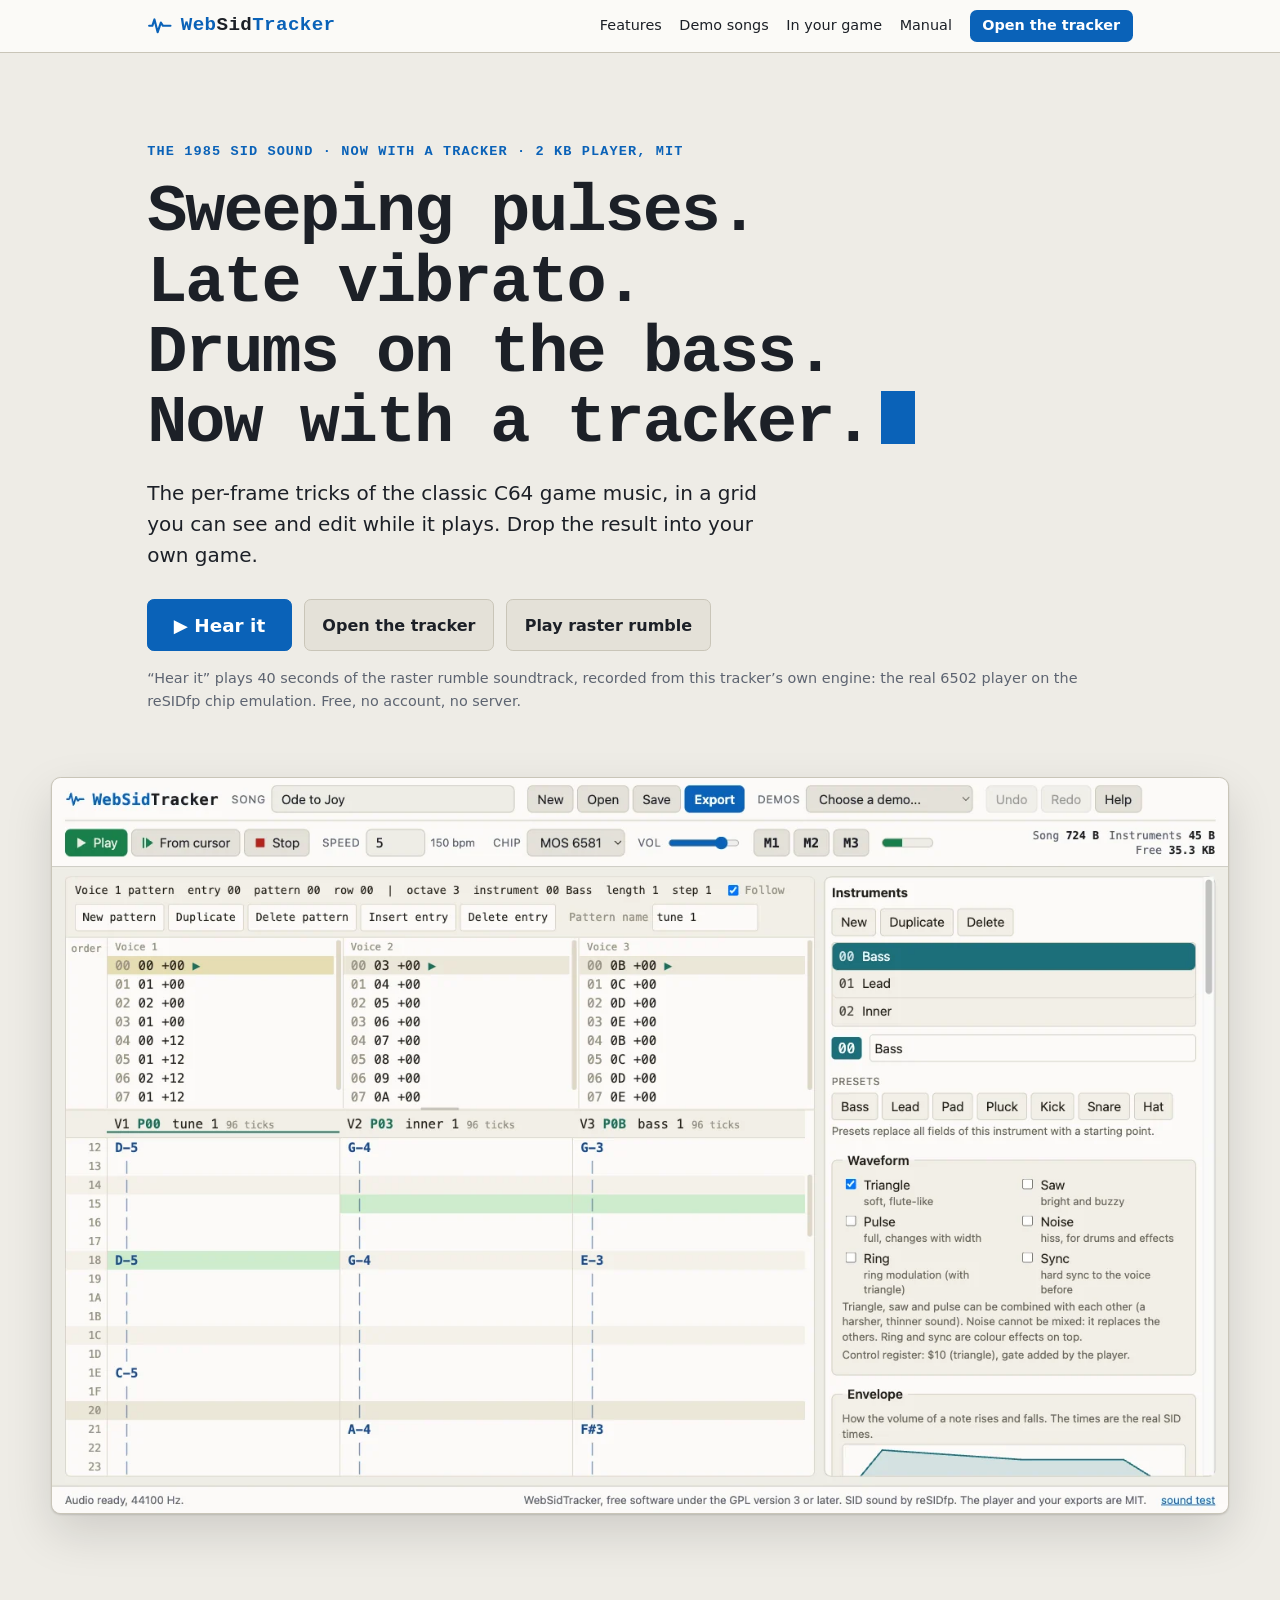
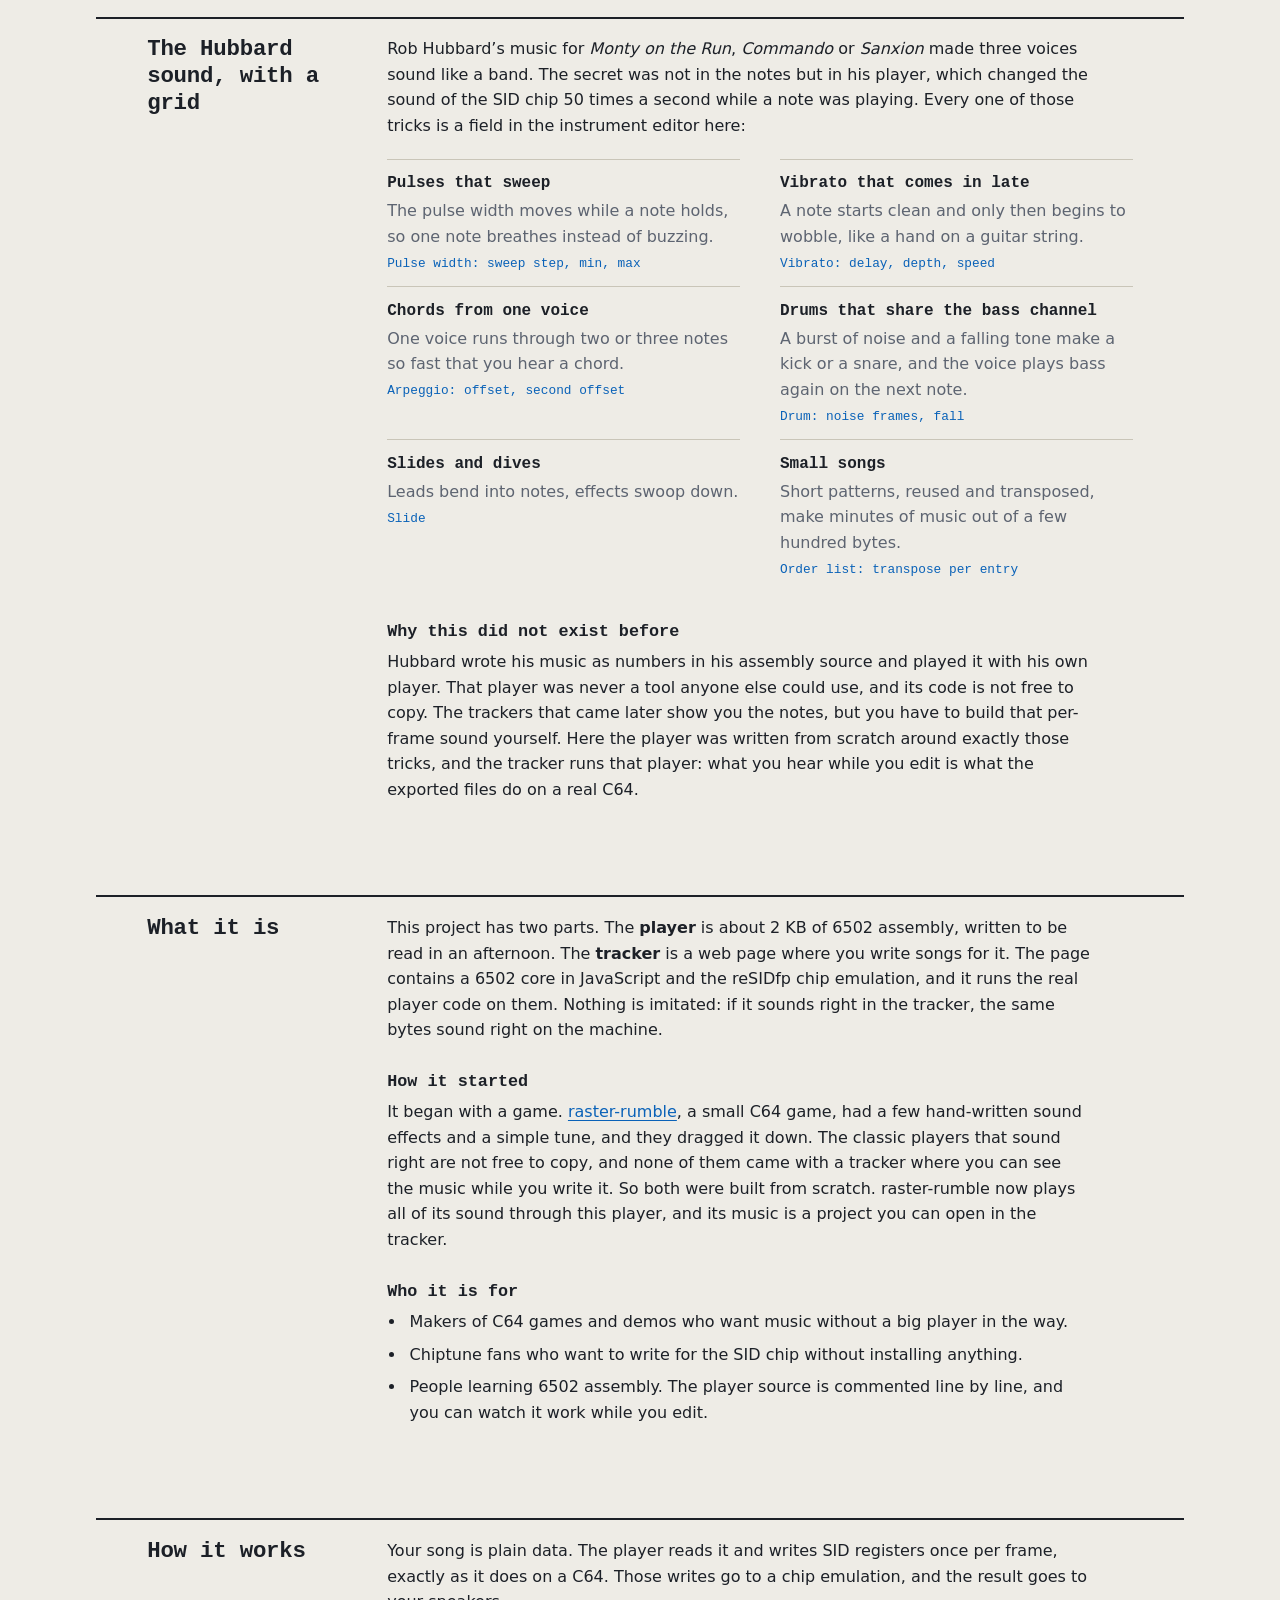
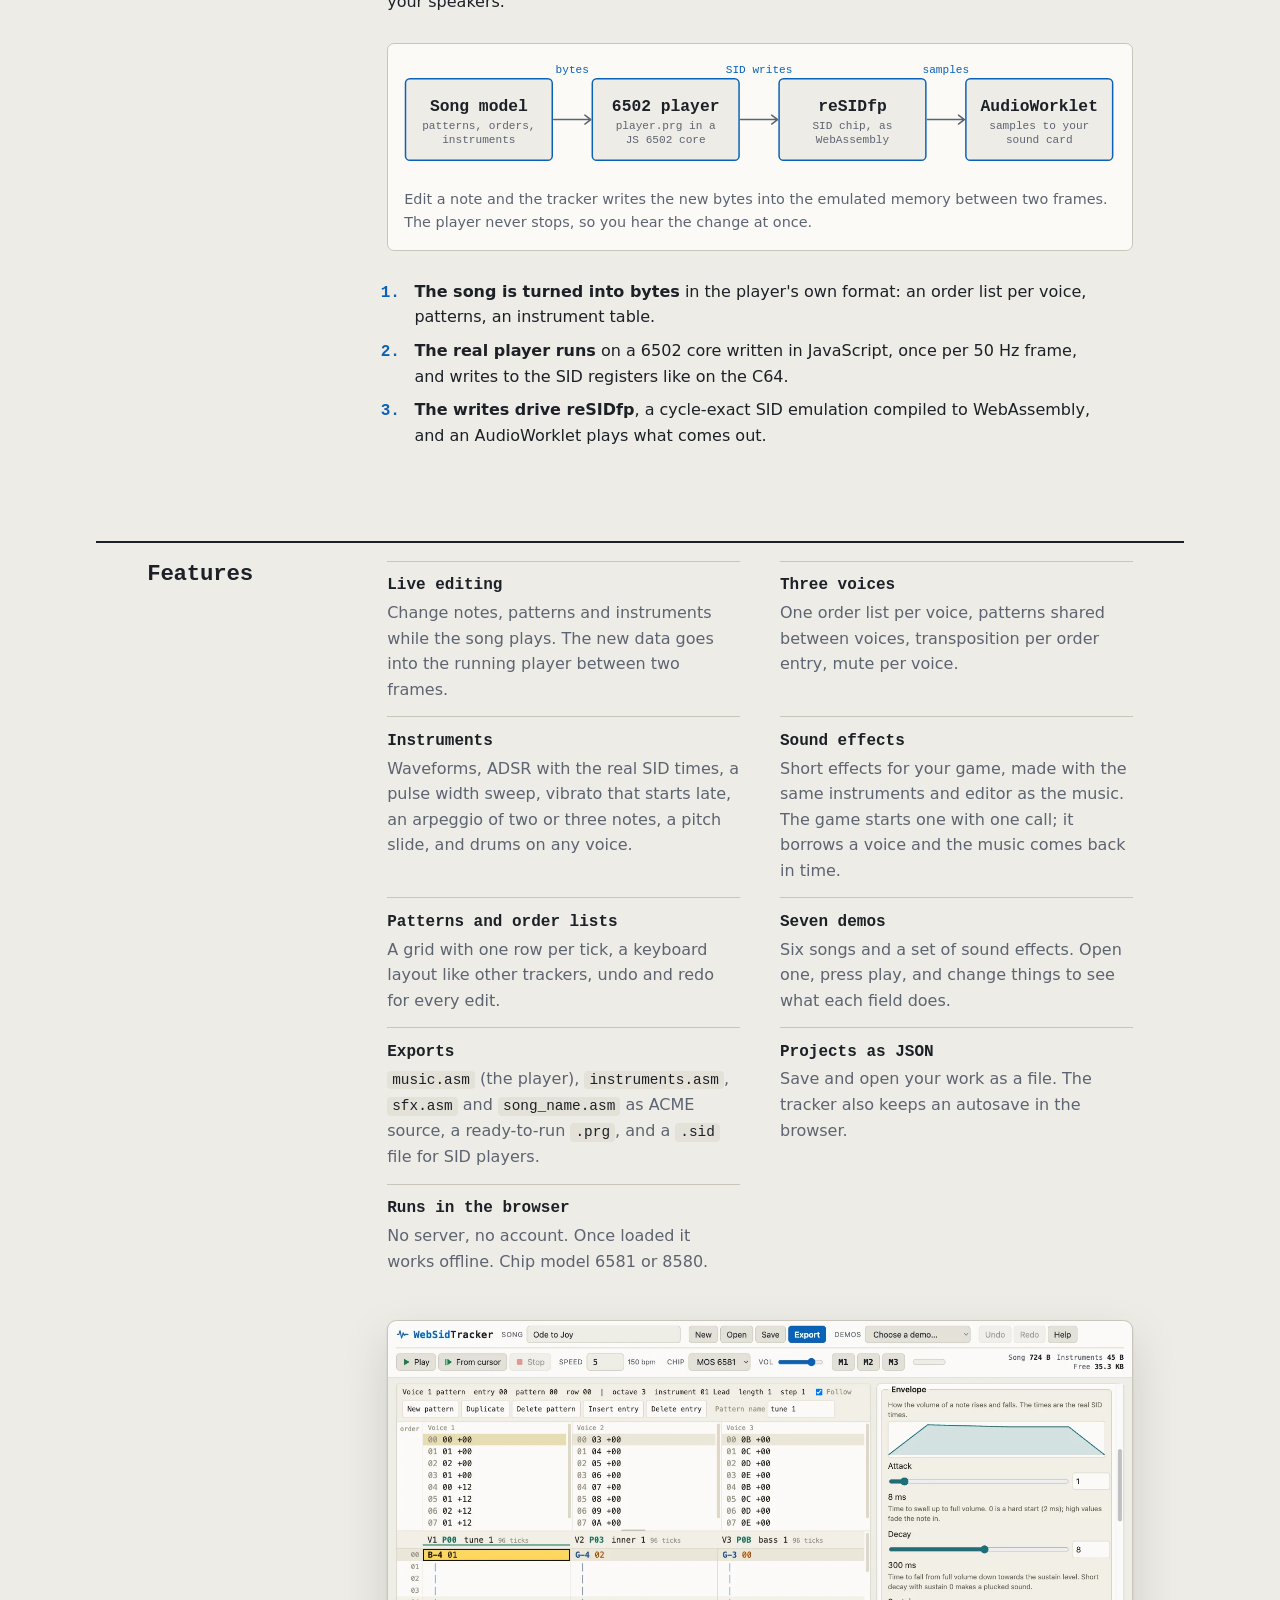
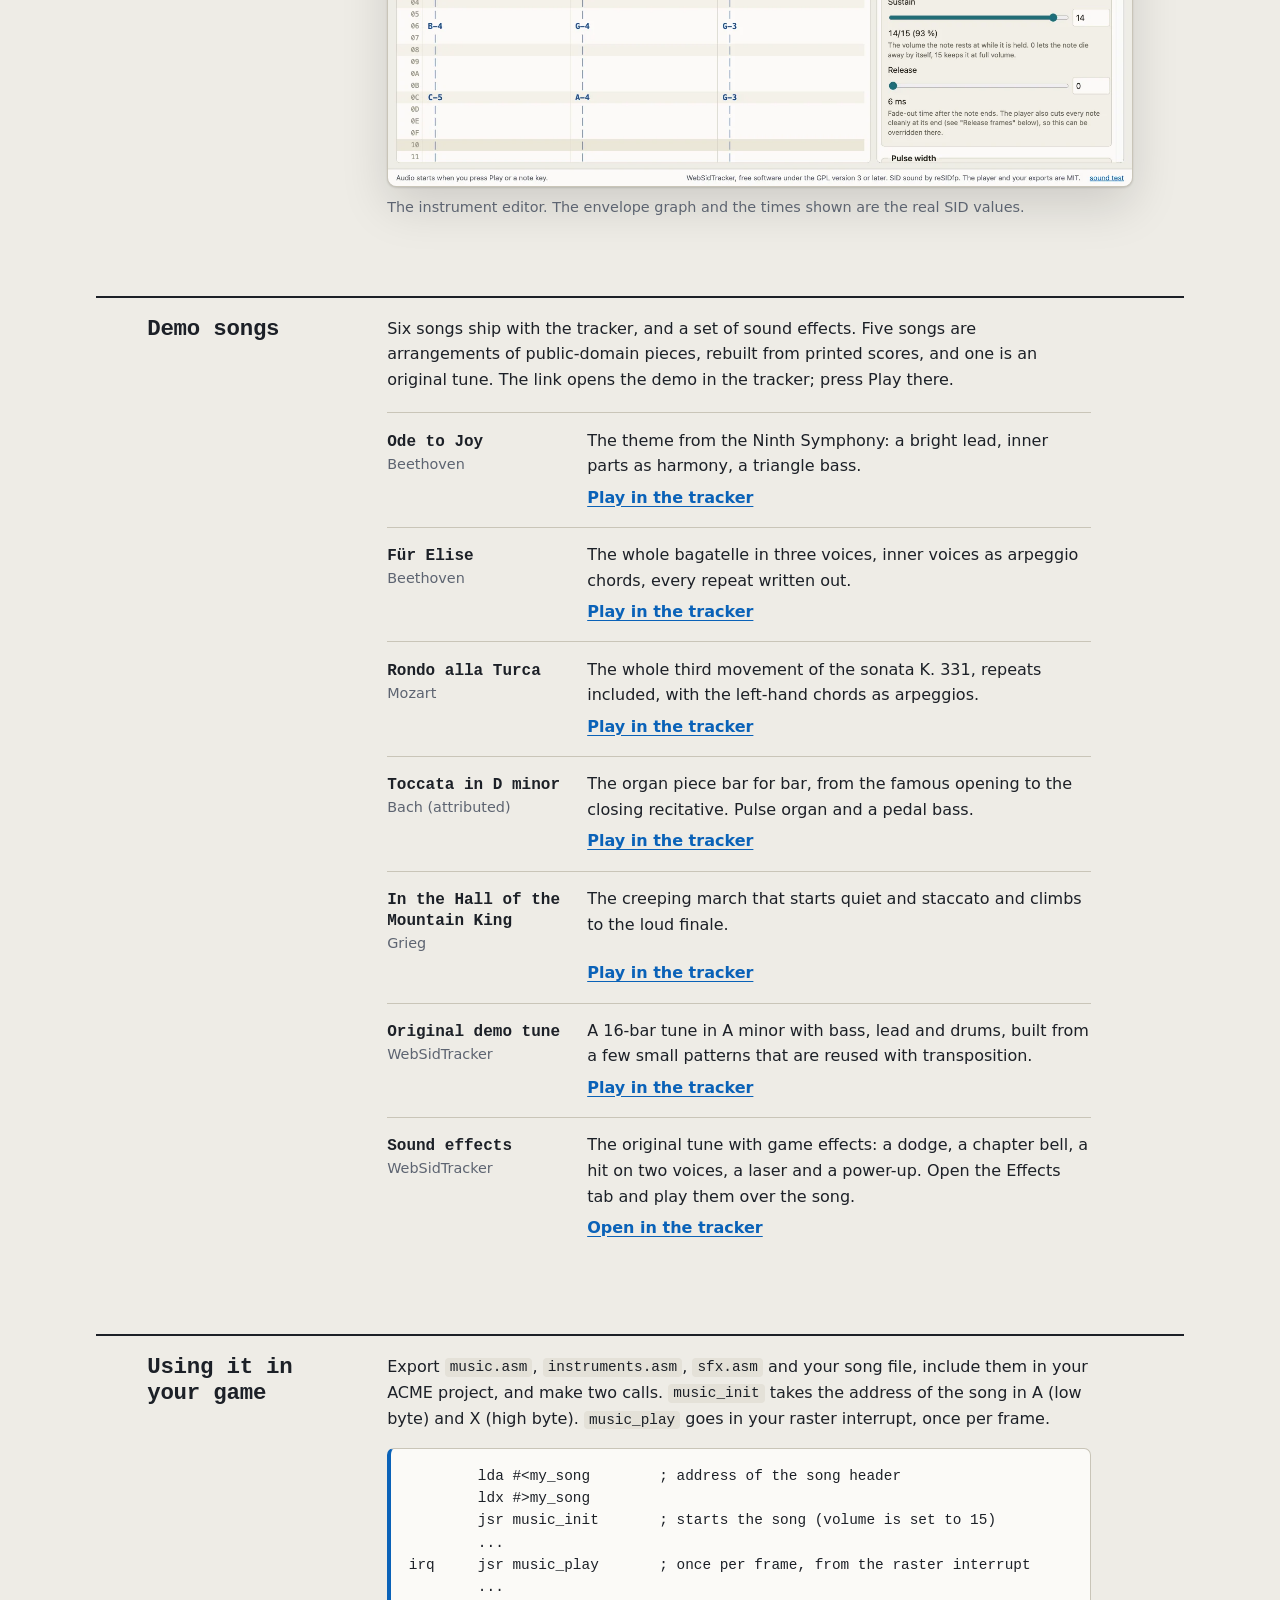
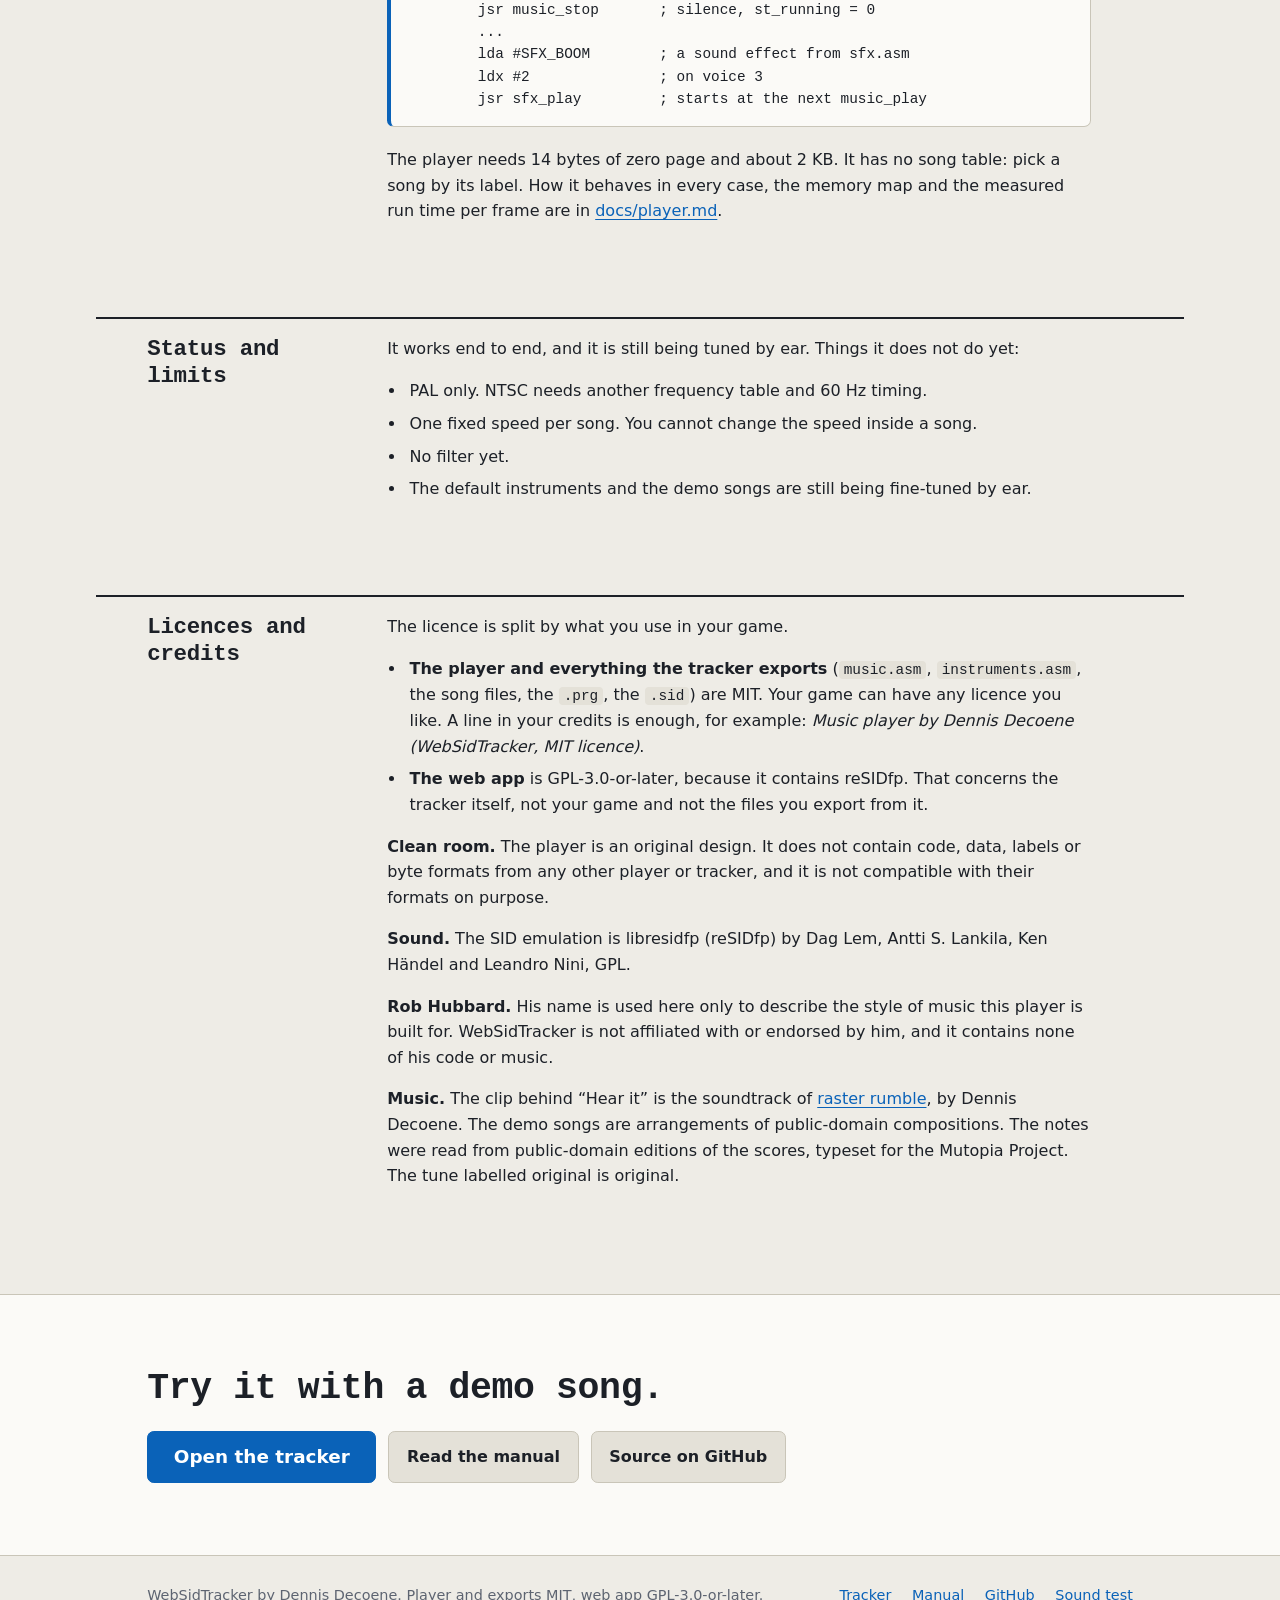
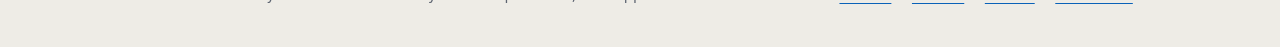
==== commit b6b02a09: "Merge feature/headline-tricks into develop" ====
--- a/web/index.html
+++ b/web/index.html
@@ -5,11 +5,11 @@
 <head>
 <meta charset="utf-8">
 <meta name="viewport" content="width=device-width, initial-scale=1">
-<title>WebSidTracker - the Rob Hubbard sound, now with a tracker</title>
-<meta name="description" content="Rob Hubbard never had a tracker. WebSidTracker brings his C64 tricks (sweeping pulses, late vibrato, one-voice chords, drums on the bass channel) to a tracker in your browser, with a 2 KB MIT player for your own game.">
+<title>WebSidTracker - sweeping pulses, late vibrato, drums on the bass. Now with a tracker.</title>
+<meta name="description" content="Sweeping pulses, late vibrato, drums on the bass, now with a tracker: the per-frame tricks of the classic C64 game music in your browser, with a 2 KB MIT player for your own game.">
 <meta name="color-scheme" content="light dark">
 <meta property="og:type" content="website">
-<meta property="og:title" content="WebSidTracker - Rob Hubbard never had a tracker">
+<meta property="og:title" content="WebSidTracker - sweeping pulses, late vibrato, drums on the bass. Now with a tracker.">
 <meta property="og:description" content="The 1985 SID sound, now with a tracker: sweeping pulses, late vibrato, one-voice chords, drums on the bass channel. In your browser, with a 2 KB MIT player for your C64 game.">
 <meta property="og:image" content="img/tracker-dark.webp">
 <meta property="og:image:alt" content="The tracker playing Ode to Joy: three voice columns and the instrument editor">
@@ -41,15 +41,15 @@
 <section class="hero" aria-labelledby="h-hero">
   <div class="wrap">
     <p class="kicker">The 1985 SID sound &middot; now with a tracker &middot; 2 KB player, MIT</p>
-    <h1 id="h-hero">Rob Hubbard never had a tracker.</h1>
-    <p class="lead">He typed his music as numbers into assembly. Now his tricks have a grid: pulses that sweep, vibrato that comes in late, chords from one voice, drums that share the bass channel. See the music, change it while it plays, and drop it into your own C64 game.</p>
+    <h1 id="h-hero"><span>Sweeping pulses.</span> <span>Late vibrato.</span> <span>Drums on the bass.</span> <span>Now with a tracker.</span></h1>
+    <p class="lead">The per-frame tricks of the classic C64 game music, in a grid you can see and edit while it plays. Drop the result into your own game.</p>
     <p class="actions">
       <button class="btn primary" type="button" id="hear" aria-describedby="hear-what" hidden>&#9654; Hear it</button>
       <a class="btn primary" href="tracker.html" id="open-cta">Open the tracker</a>
       <a class="btn" href="https://ddecoene.github.io/raster-rumble/play/">Play raster rumble</a>
     </p>
     <audio id="hear-audio" src="audio/raster-rumble.m4a" preload="none"></audio>
-    <p class="fine" id="hear-what">&ldquo;Hear it&rdquo; plays 40 seconds of the raster rumble soundtrack, recorded from this tracker&rsquo;s own engine: the real 6502 player on the reSIDfp chip emulation. Free, no account, no server. Rebuilt from scratch; not affiliated with Rob Hubbard.</p>
+    <p class="fine" id="hear-what">&ldquo;Hear it&rdquo; plays 40 seconds of the raster rumble soundtrack, recorded from this tracker&rsquo;s own engine: the real 6502 player on the reSIDfp chip emulation. Free, no account, no server.</p>
   </div>
   <div class="shot-wrap">
     <figure class="shot shot-hero">
--- a/web/landing.css
+++ b/web/landing.css
@@ -103,10 +103,12 @@
 
 .hero { padding-top: clamp(2.5rem, 7vw, 6rem); }
 .hero h1 {
-  margin: 0 0 1.25rem; max-width: 18ch;
+  margin: 0 0 1.25rem; max-width: 22ch;
   font: 700 clamp(2.1rem, 1.3rem + 3.6vw, 5rem)/1.05 var(--mono); letter-spacing: -0.03em;
   text-wrap: balance;
 }
+.hero h1 span { display: block; }
+.hero h1 span:last-child { display: inline; }
 /* a block cursor, as on a C64 screen */
 .hero h1::after {
   content: ""; display: inline-block; width: 0.5em; height: 0.8em; margin-left: 0.15em;
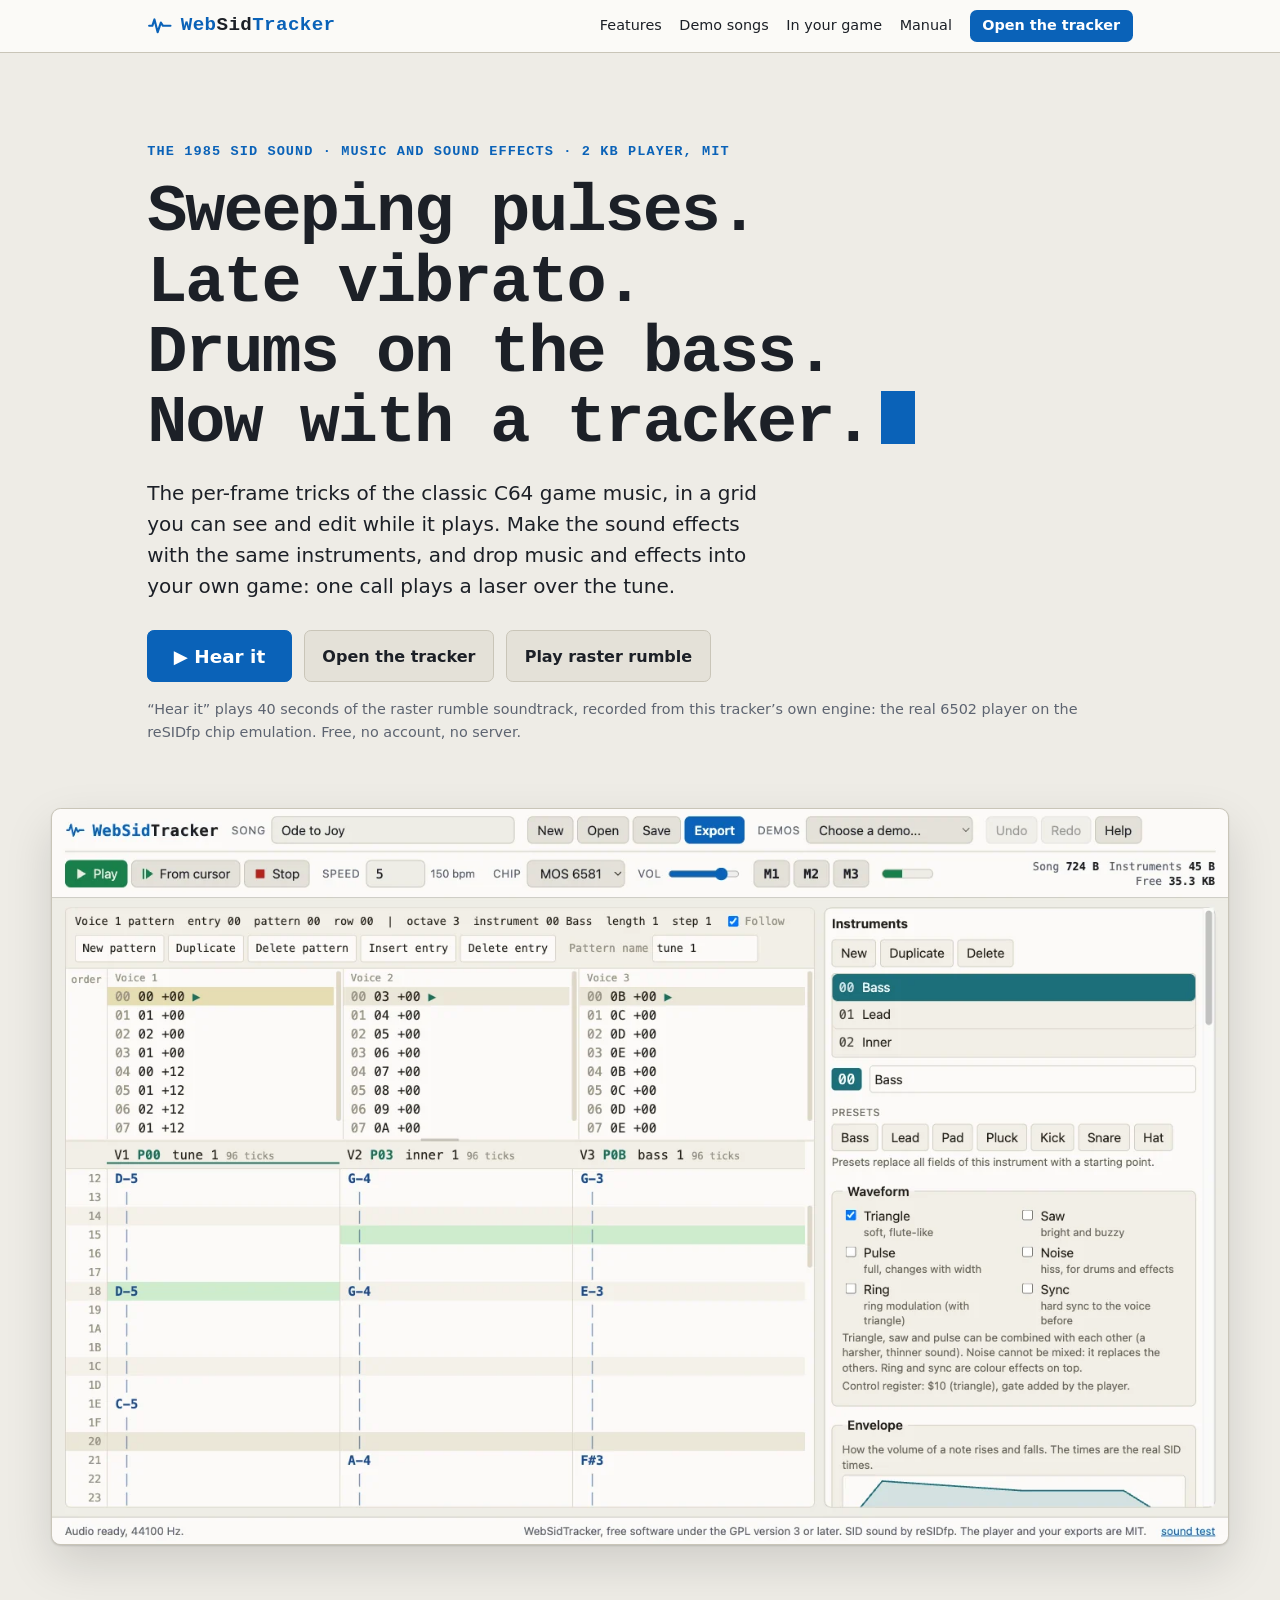
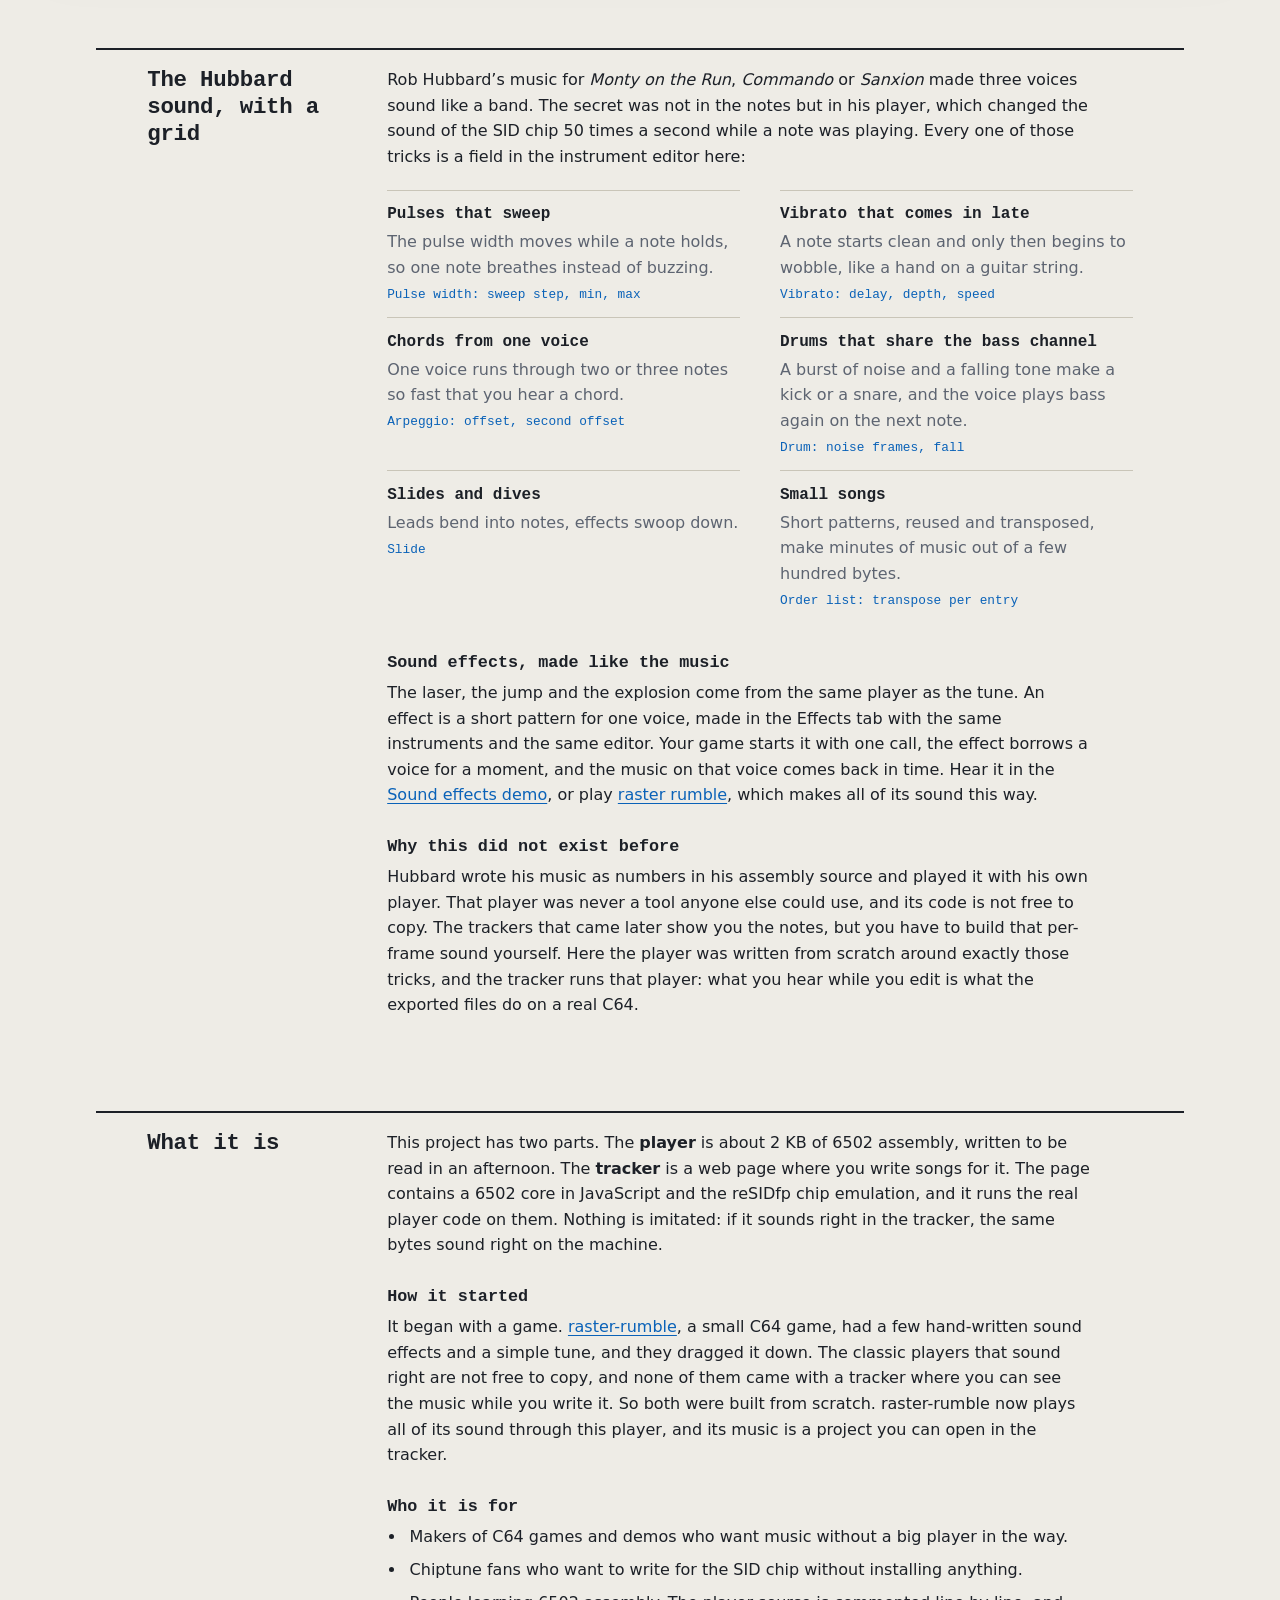
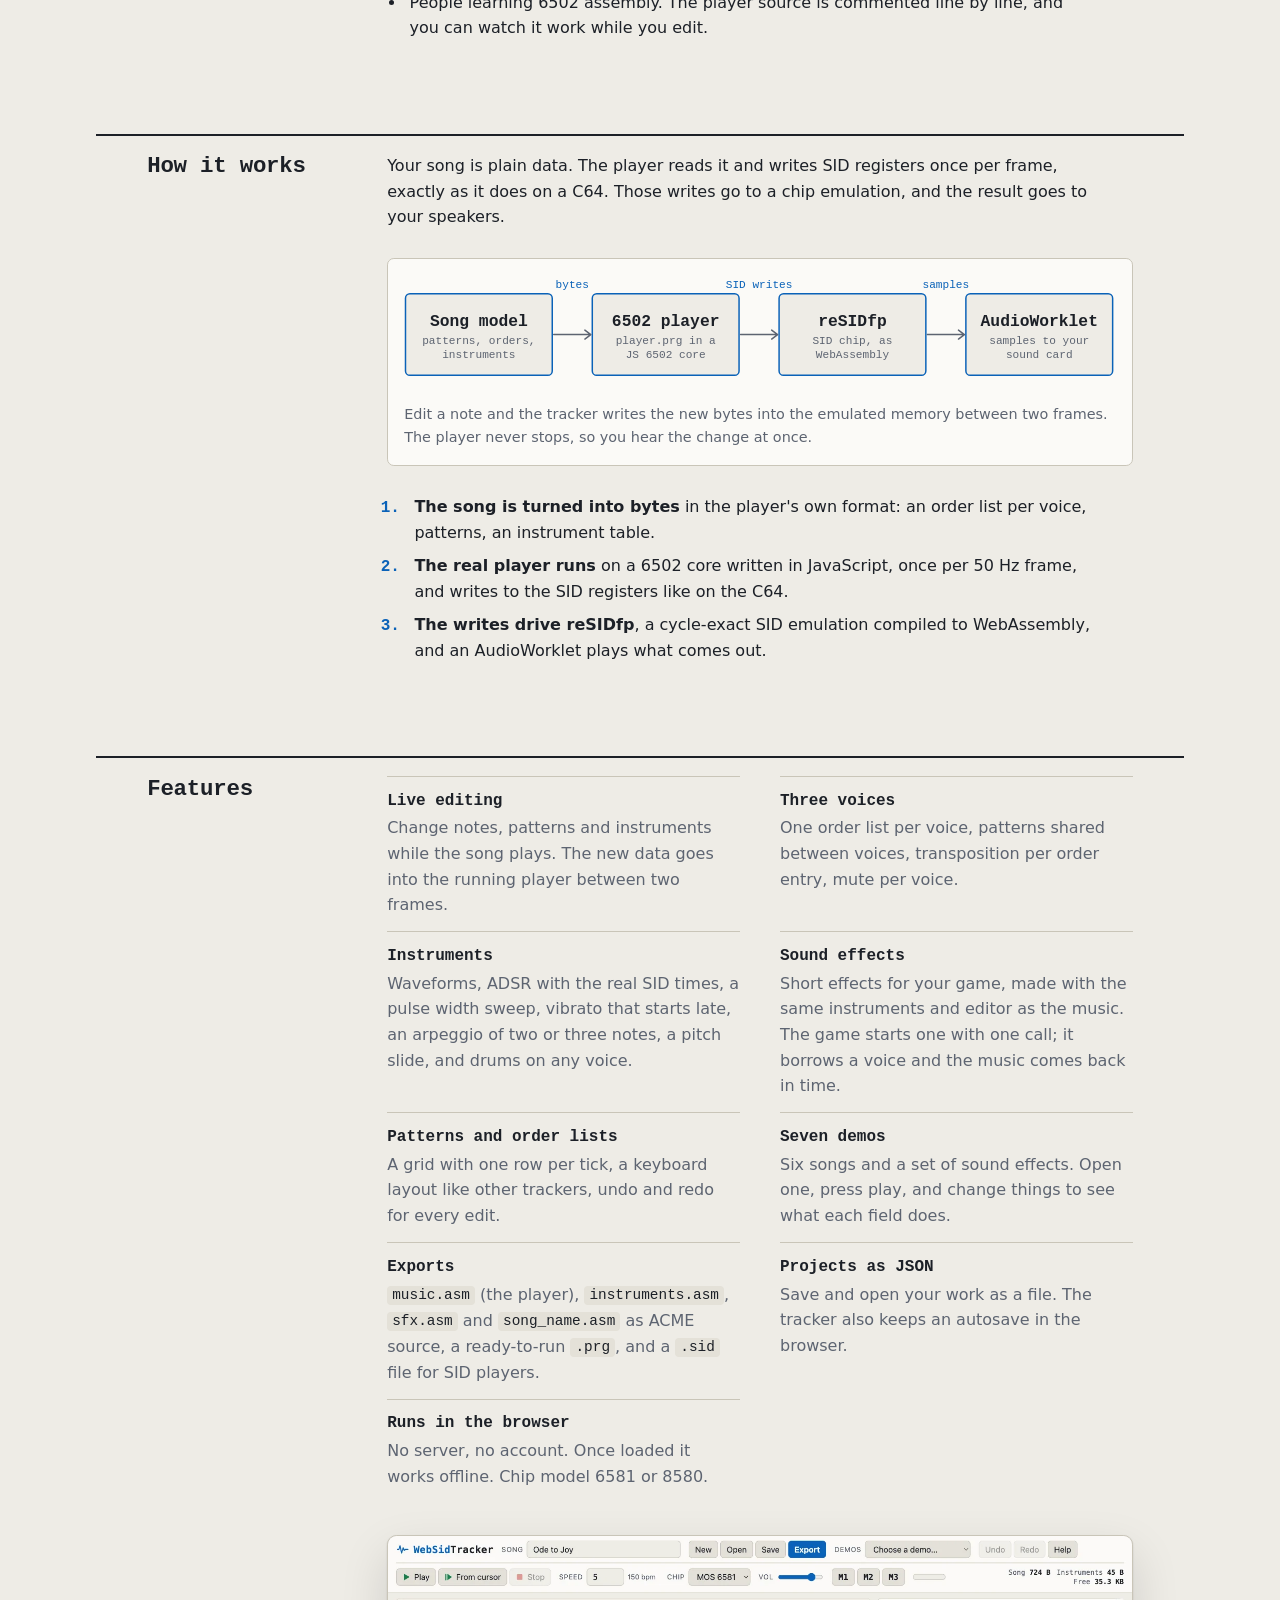
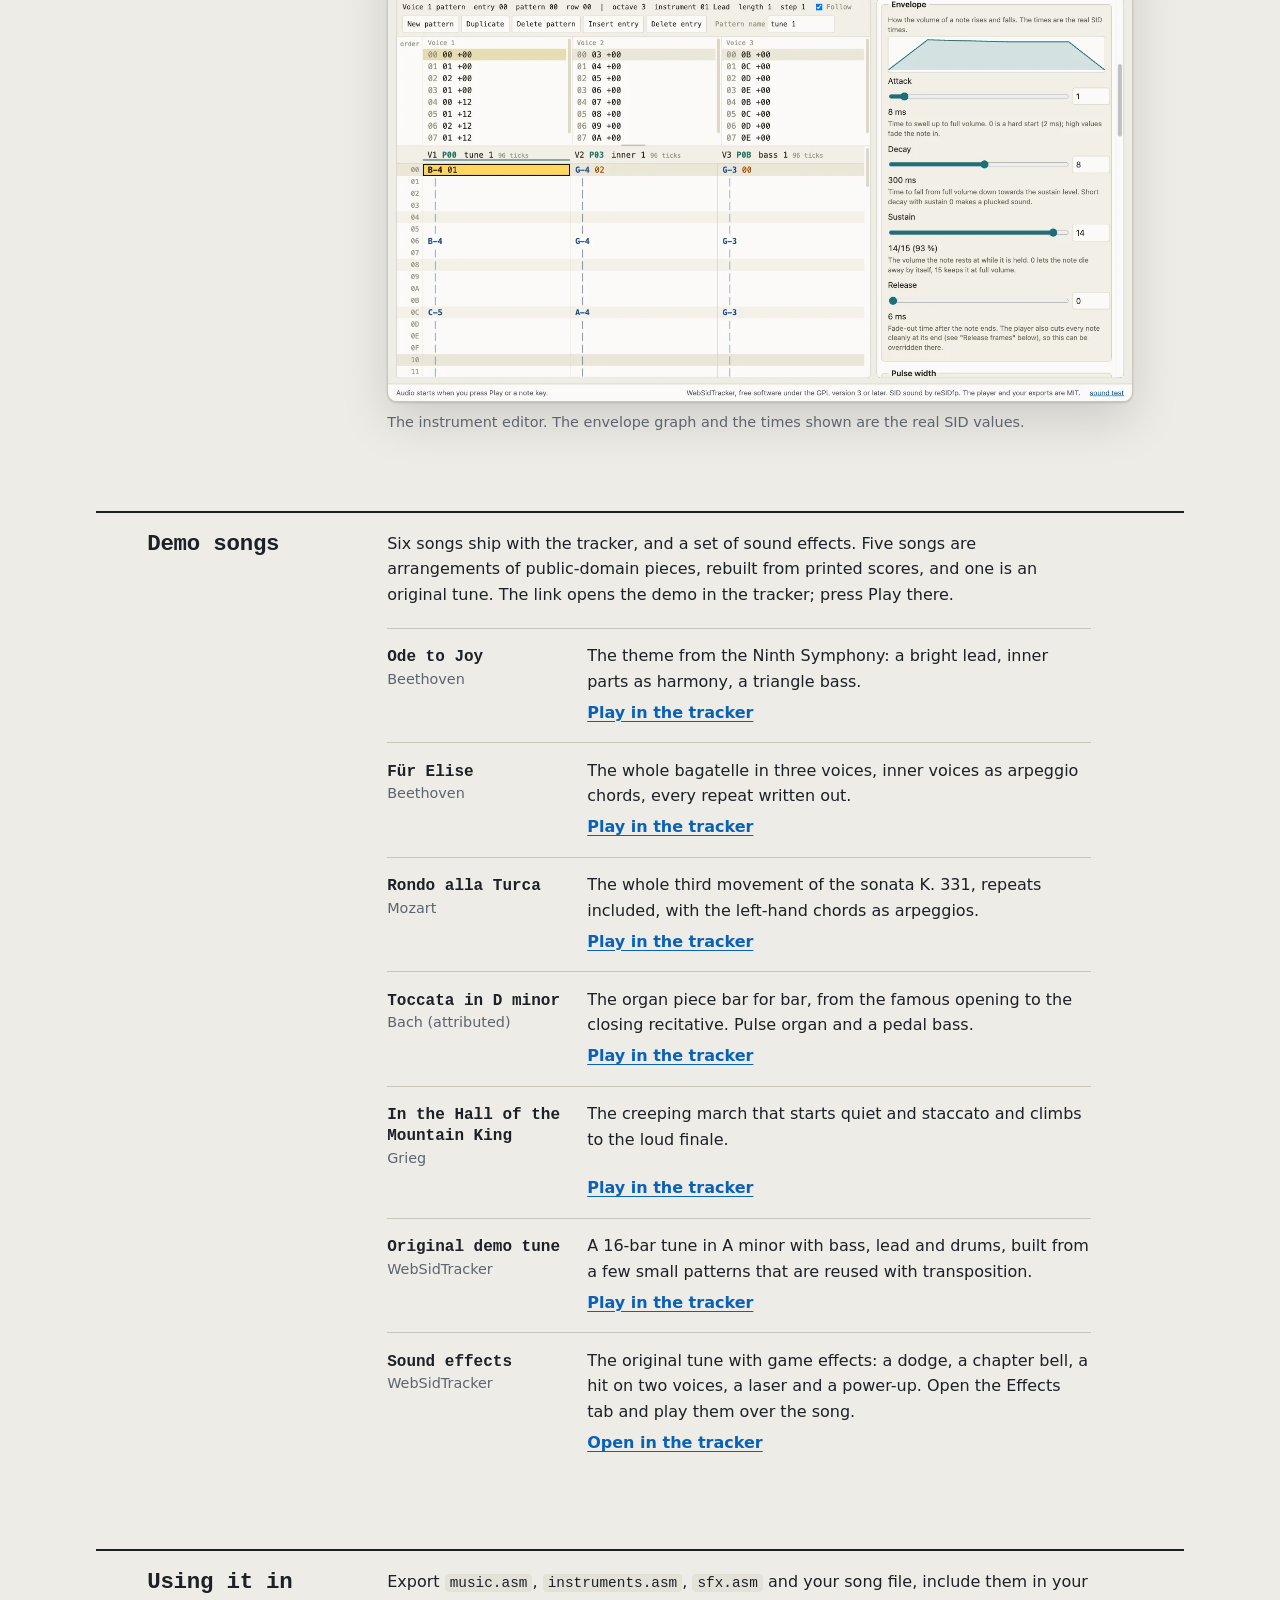
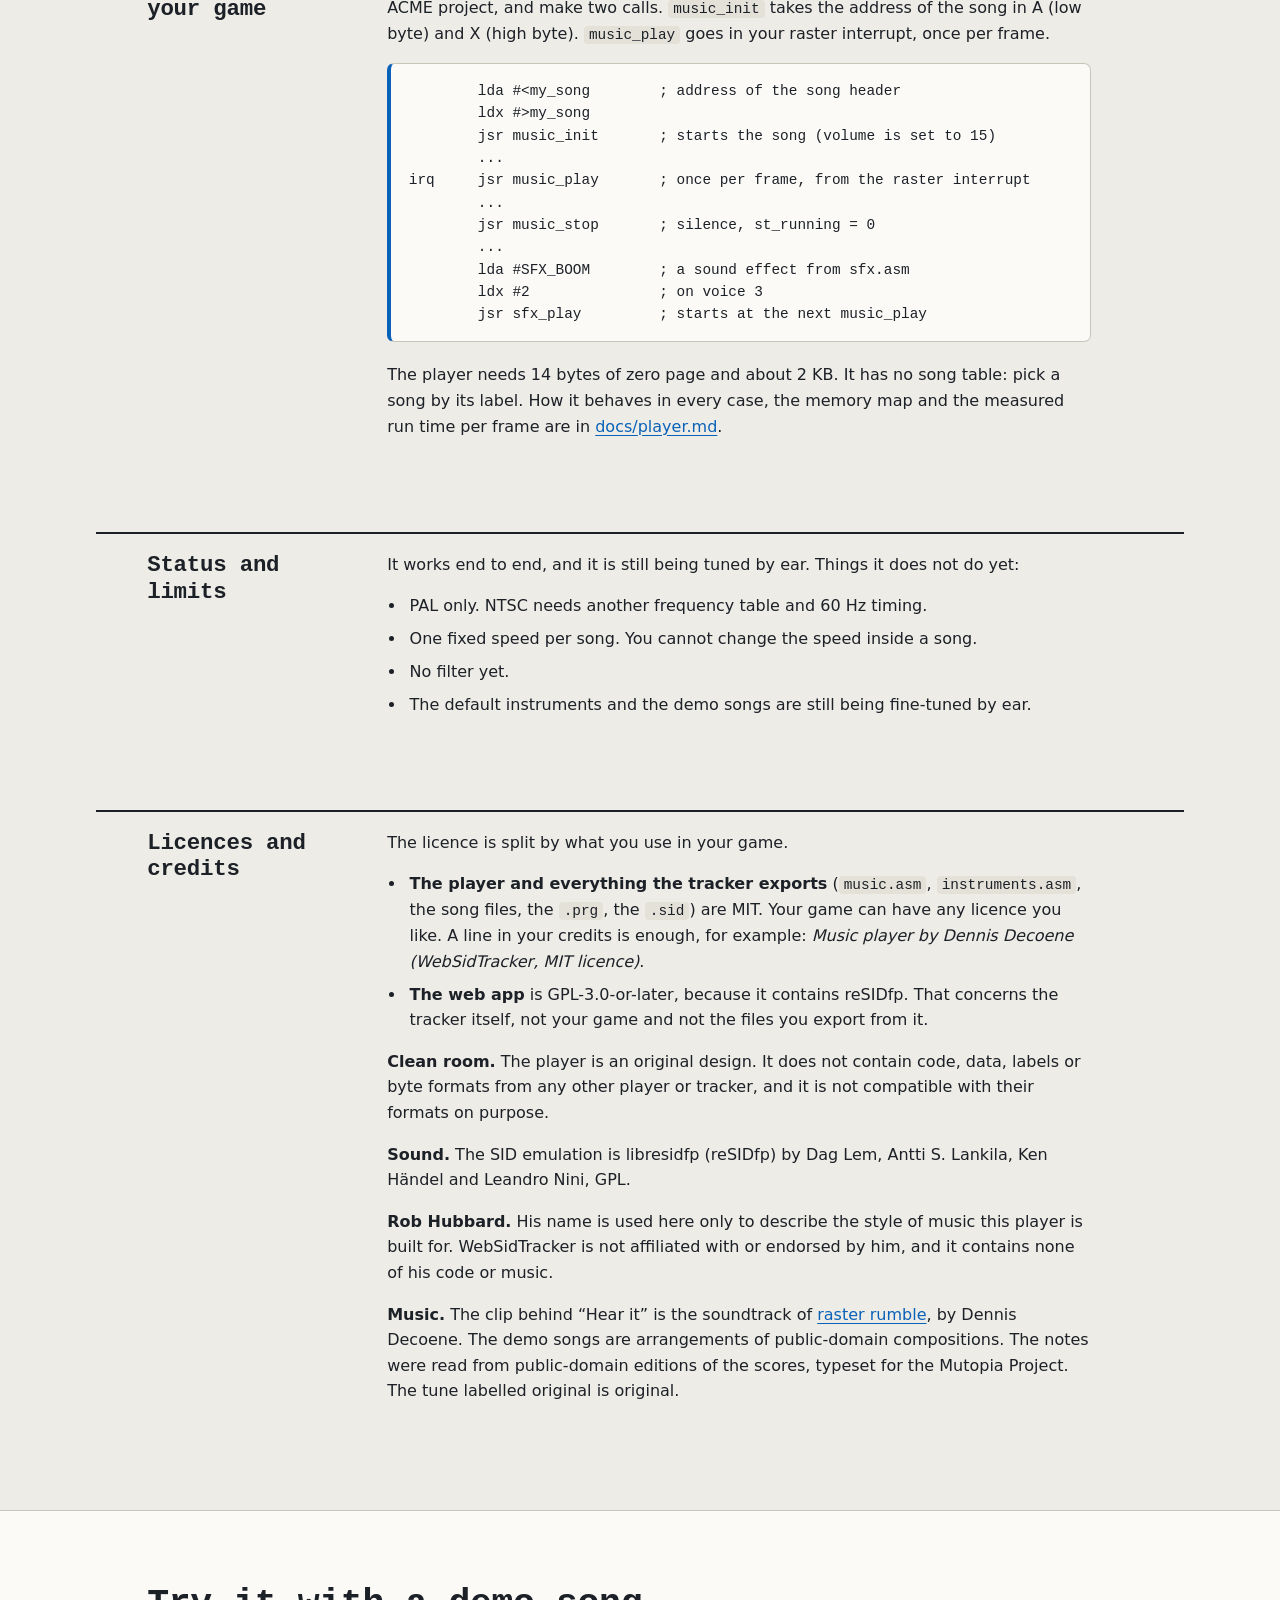
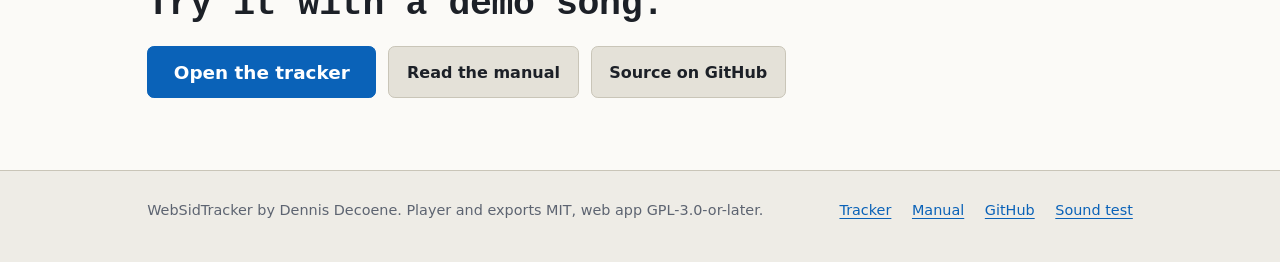
==== commit 056ba814: "Merge feature/sfx-prominent into develop" ====
--- a/web/index.html
+++ b/web/index.html
@@ -10,7 +10,7 @@
 <meta name="color-scheme" content="light dark">
 <meta property="og:type" content="website">
 <meta property="og:title" content="WebSidTracker - sweeping pulses, late vibrato, drums on the bass. Now with a tracker.">
-<meta property="og:description" content="The 1985 SID sound, now with a tracker: sweeping pulses, late vibrato, one-voice chords, drums on the bass channel. In your browser, with a 2 KB MIT player for your C64 game.">
+<meta property="og:description" content="The 1985 SID sound, now with a tracker: sweeping pulses, late vibrato, one-voice chords, drums on the bass channel, and sound effects from the same instruments. In your browser, with a 2 KB MIT player for your C64 game.">
 <meta property="og:image" content="img/tracker-dark.webp">
 <meta property="og:image:alt" content="The tracker playing Ode to Joy: three voice columns and the instrument editor">
 <meta name="twitter:card" content="summary_large_image">
@@ -40,9 +40,9 @@
 
 <section class="hero" aria-labelledby="h-hero">
   <div class="wrap">
-    <p class="kicker">The 1985 SID sound &middot; now with a tracker &middot; 2 KB player, MIT</p>
+    <p class="kicker">The 1985 SID sound &middot; music and sound effects &middot; 2 KB player, MIT</p>
     <h1 id="h-hero"><span>Sweeping pulses.</span> <span>Late vibrato.</span> <span>Drums on the bass.</span> <span>Now with a tracker.</span></h1>
-    <p class="lead">The per-frame tricks of the classic C64 game music, in a grid you can see and edit while it plays. Drop the result into your own game.</p>
+    <p class="lead">The per-frame tricks of the classic C64 game music, in a grid you can see and edit while it plays. Make the sound effects with the same instruments, and drop music and effects into your own game: one call plays a laser over the tune.</p>
     <p class="actions">
       <button class="btn primary" type="button" id="hear" aria-describedby="hear-what" hidden>&#9654; Hear it</button>
       <a class="btn primary" href="tracker.html" id="open-cta">Open the tracker</a>
@@ -74,6 +74,8 @@
         <div><dt>Slides and dives</dt><dd>Leads bend into notes, effects swoop down. <span class="field">Slide</span></dd></div>
         <div><dt>Small songs</dt><dd>Short patterns, reused and transposed, make minutes of music out of a few hundred bytes. <span class="field">Order list: transpose per entry</span></dd></div>
       </dl>
+      <h3>Sound effects, made like the music</h3>
+      <p>The laser, the jump and the explosion come from the same player as the tune. An effect is a short pattern for one voice, made in the Effects tab with the same instruments and the same editor. Your game starts it with one call, the effect borrows a voice for a moment, and the music on that voice comes back in time. Hear it in the <a href="tracker.html?demo=sound-effects">Sound effects demo</a>, or play <a href="https://ddecoene.github.io/raster-rumble/play/">raster rumble</a>, which makes all of its sound this way.</p>
       <h3>Why this did not exist before</h3>
       <p>Hubbard wrote his music as numbers in his assembly source and played it with his own player. That player was never a tool anyone else could use, and its code is not free to copy. The trackers that came later show you the notes, but you have to build that per-frame sound yourself. Here the player was written from scratch around exactly those tricks, and the tracker runs that player: what you hear while you edit is what the exported files do on a real C64.</p>
     </div>
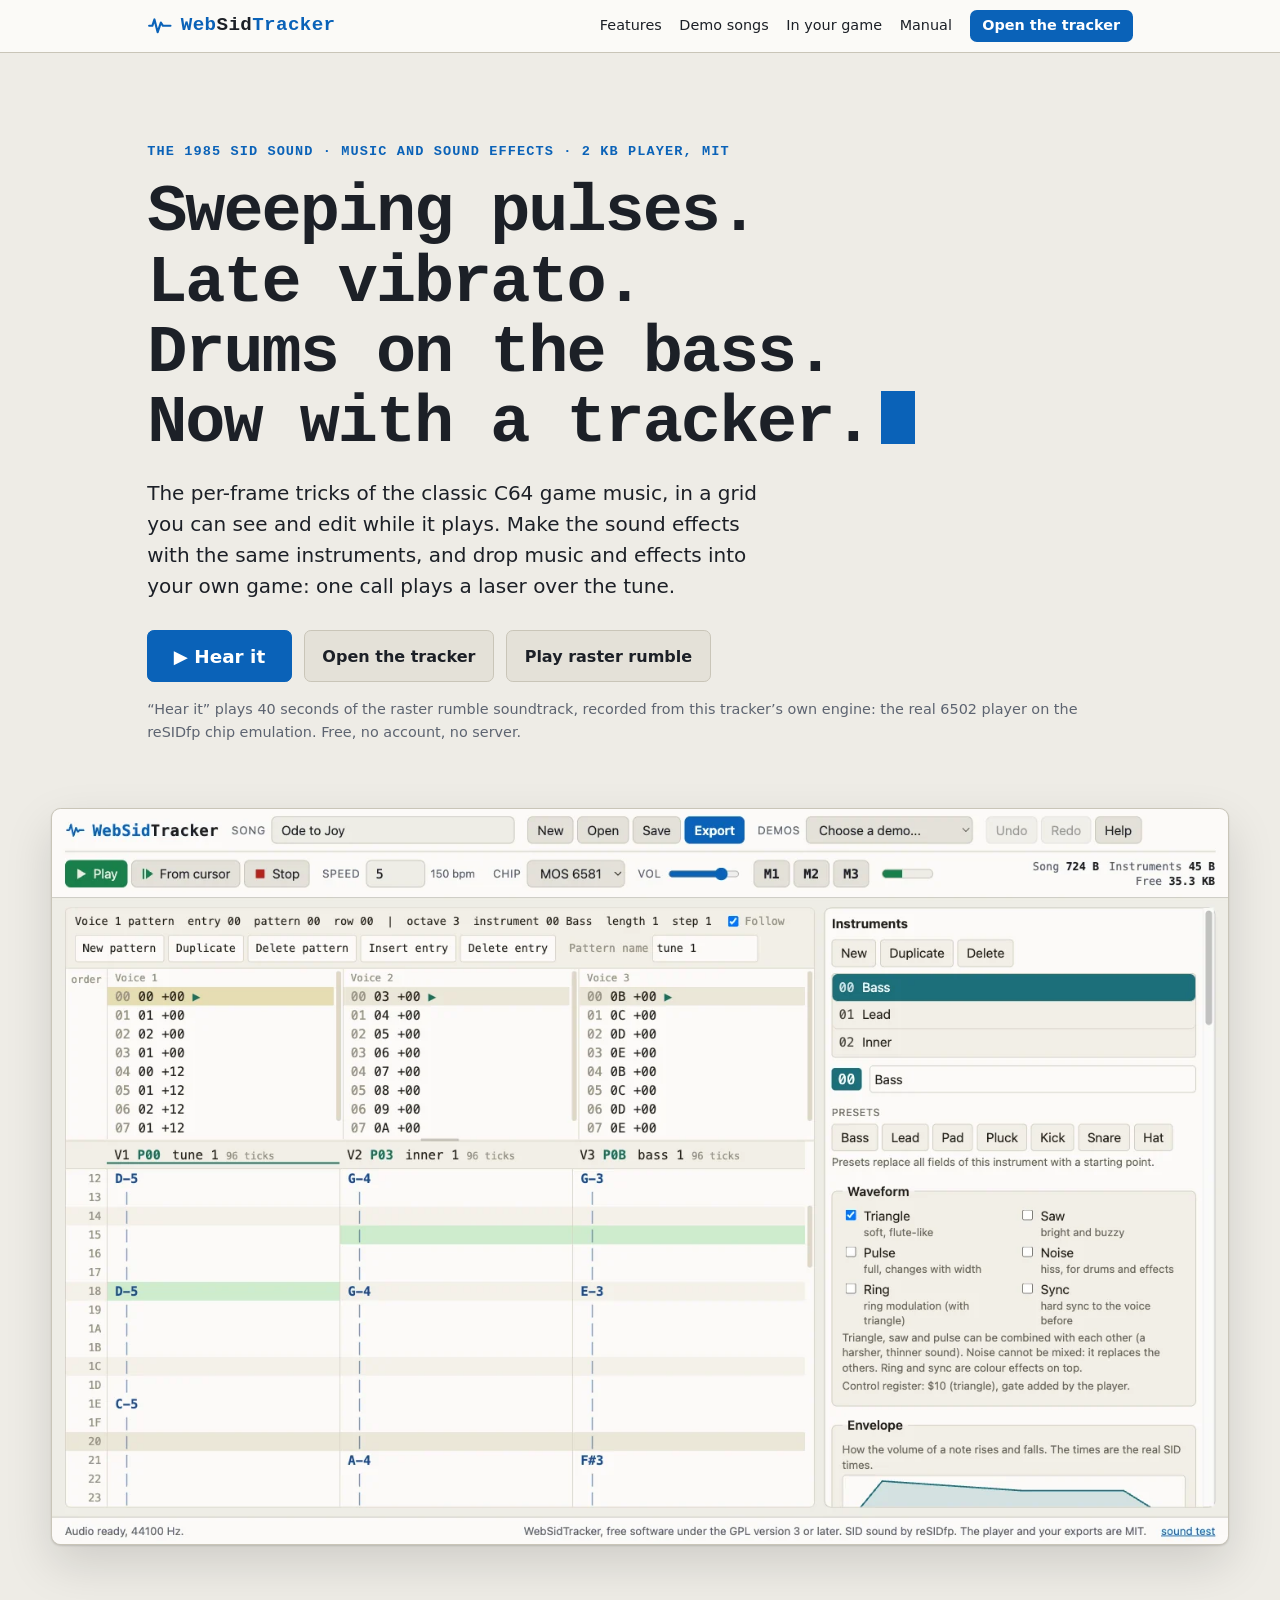
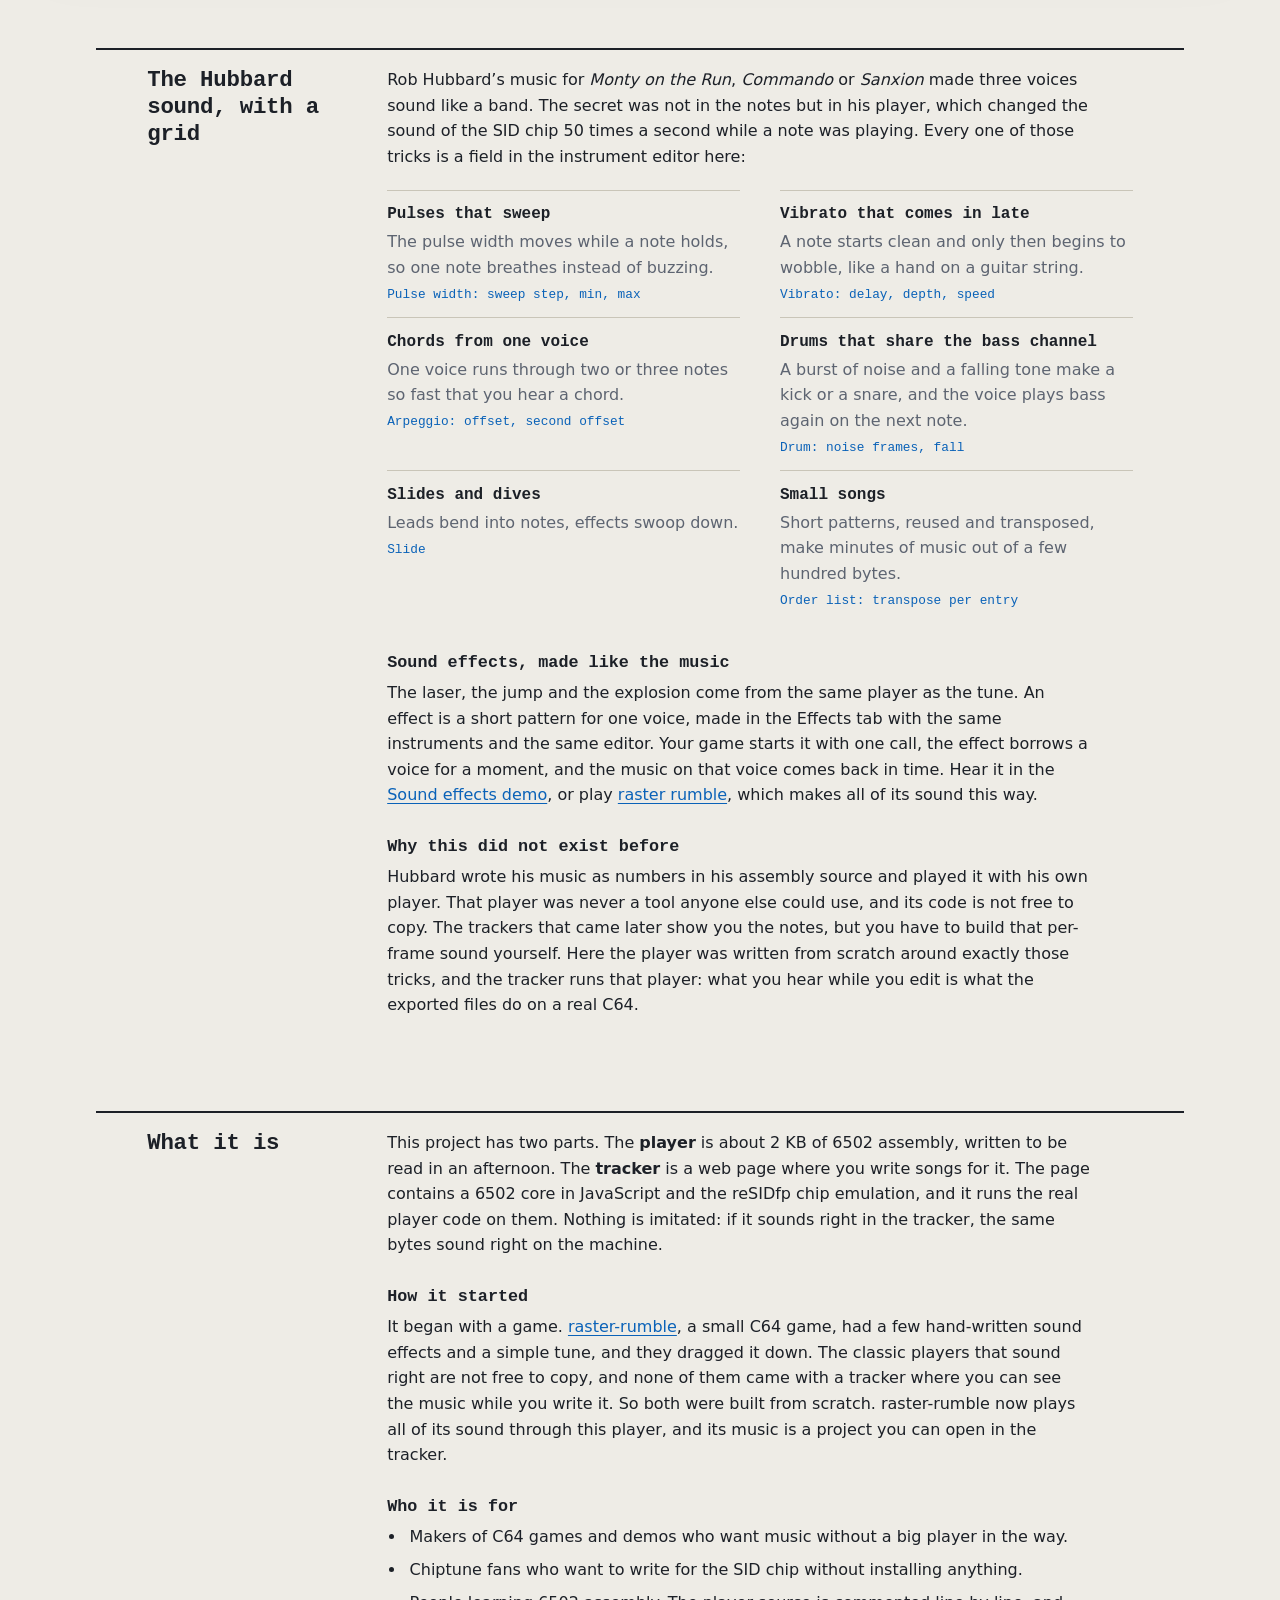
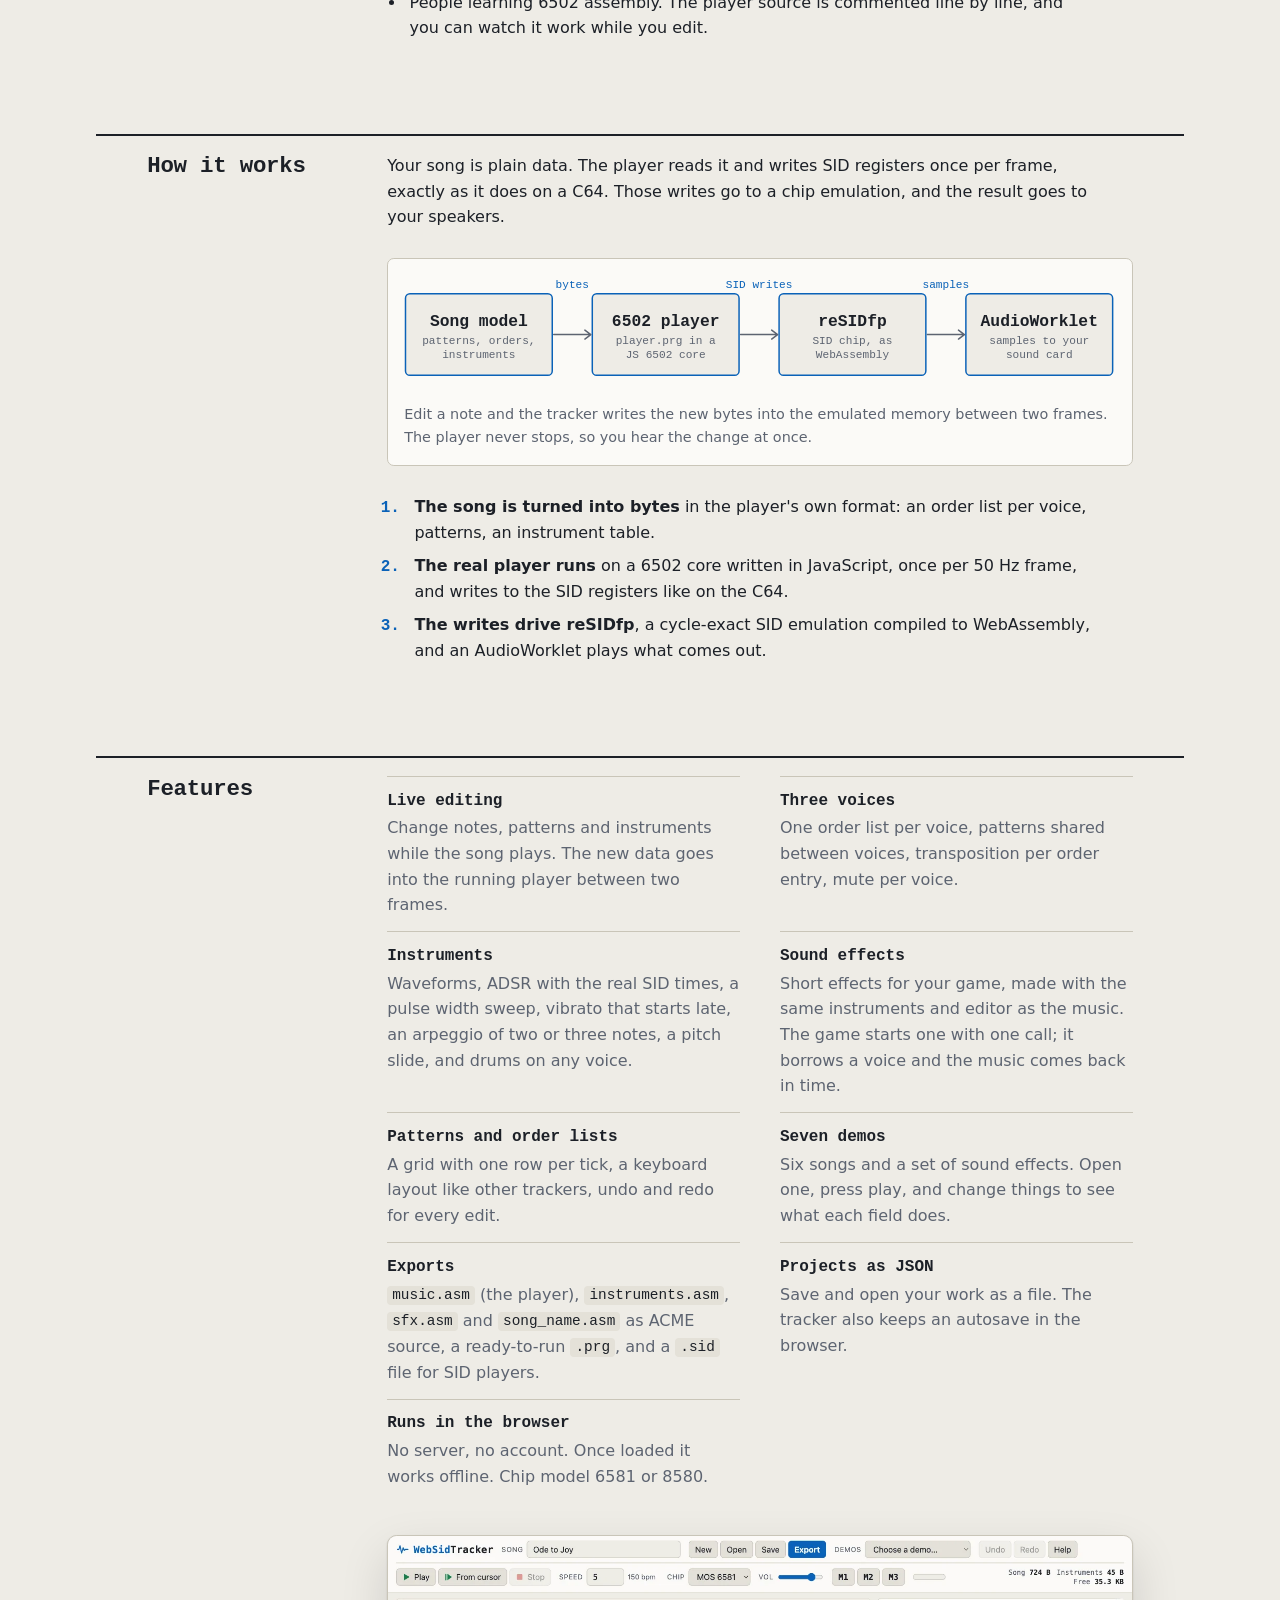
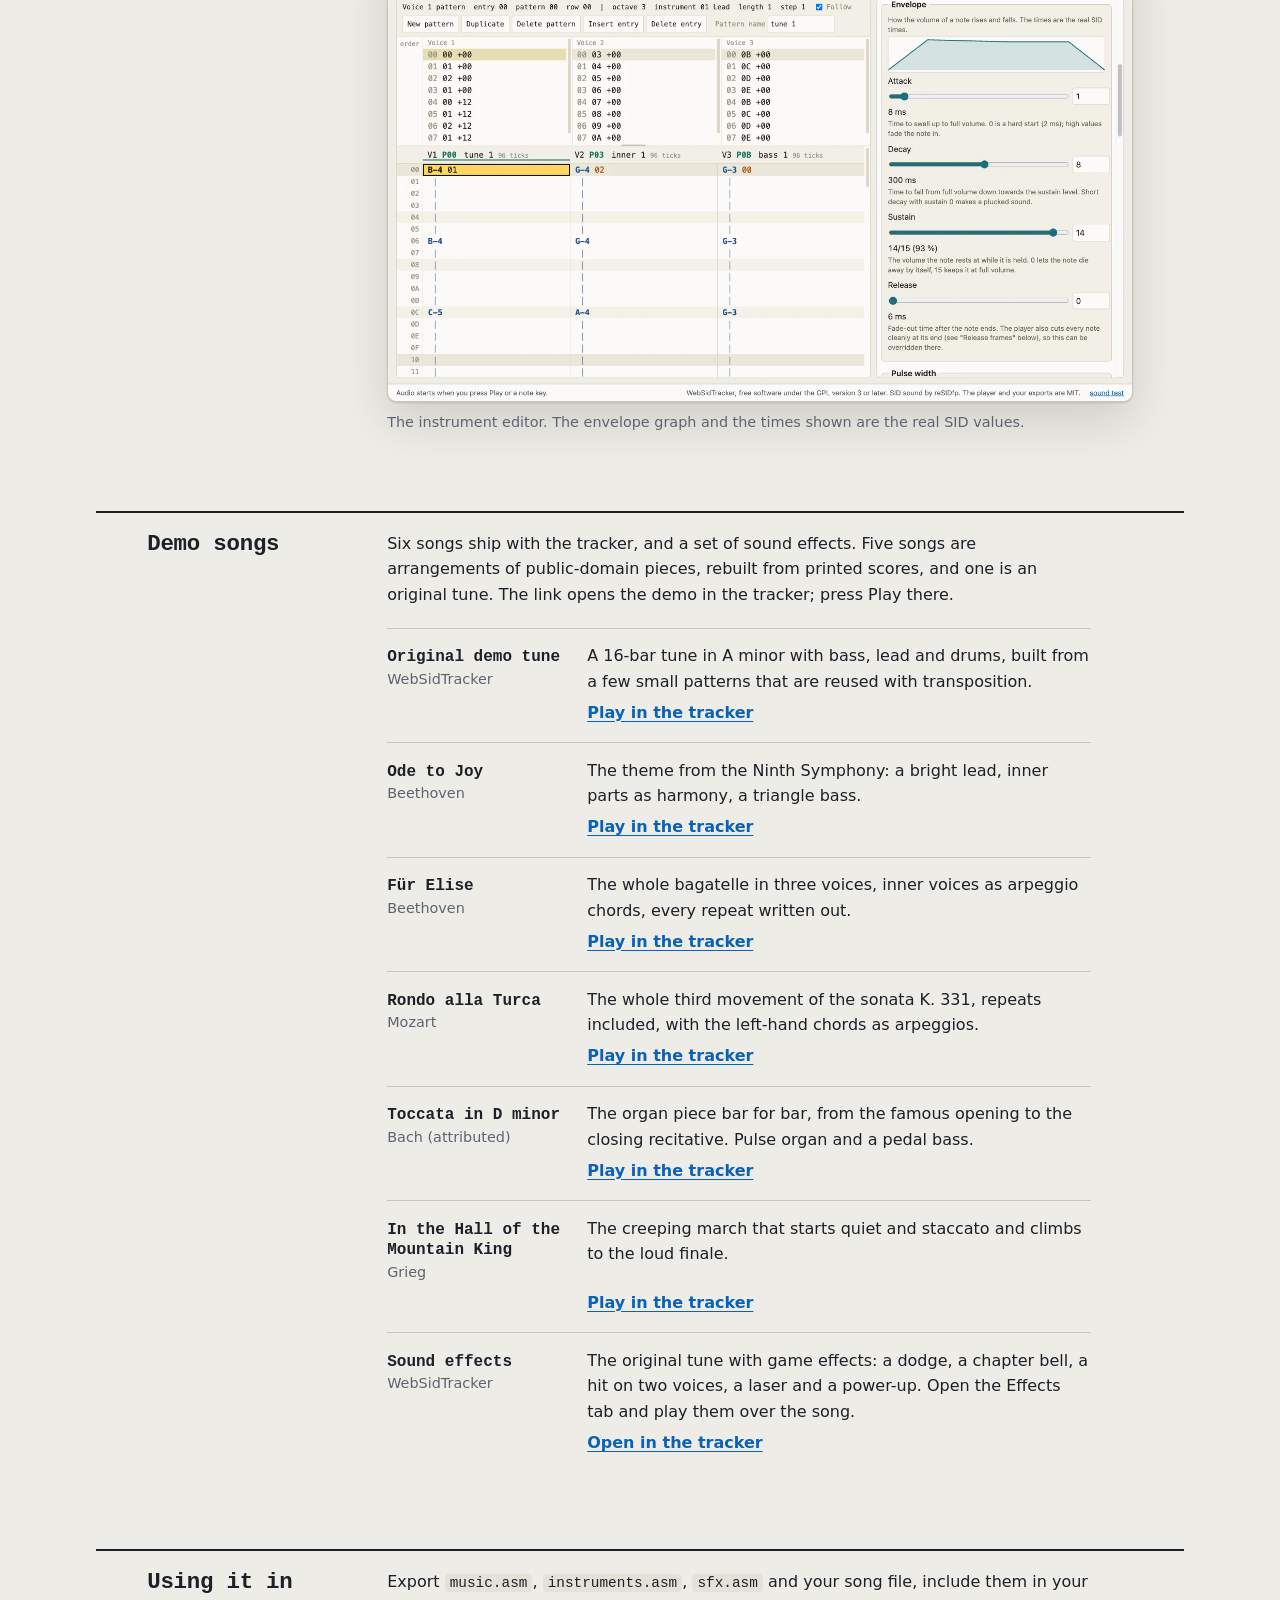
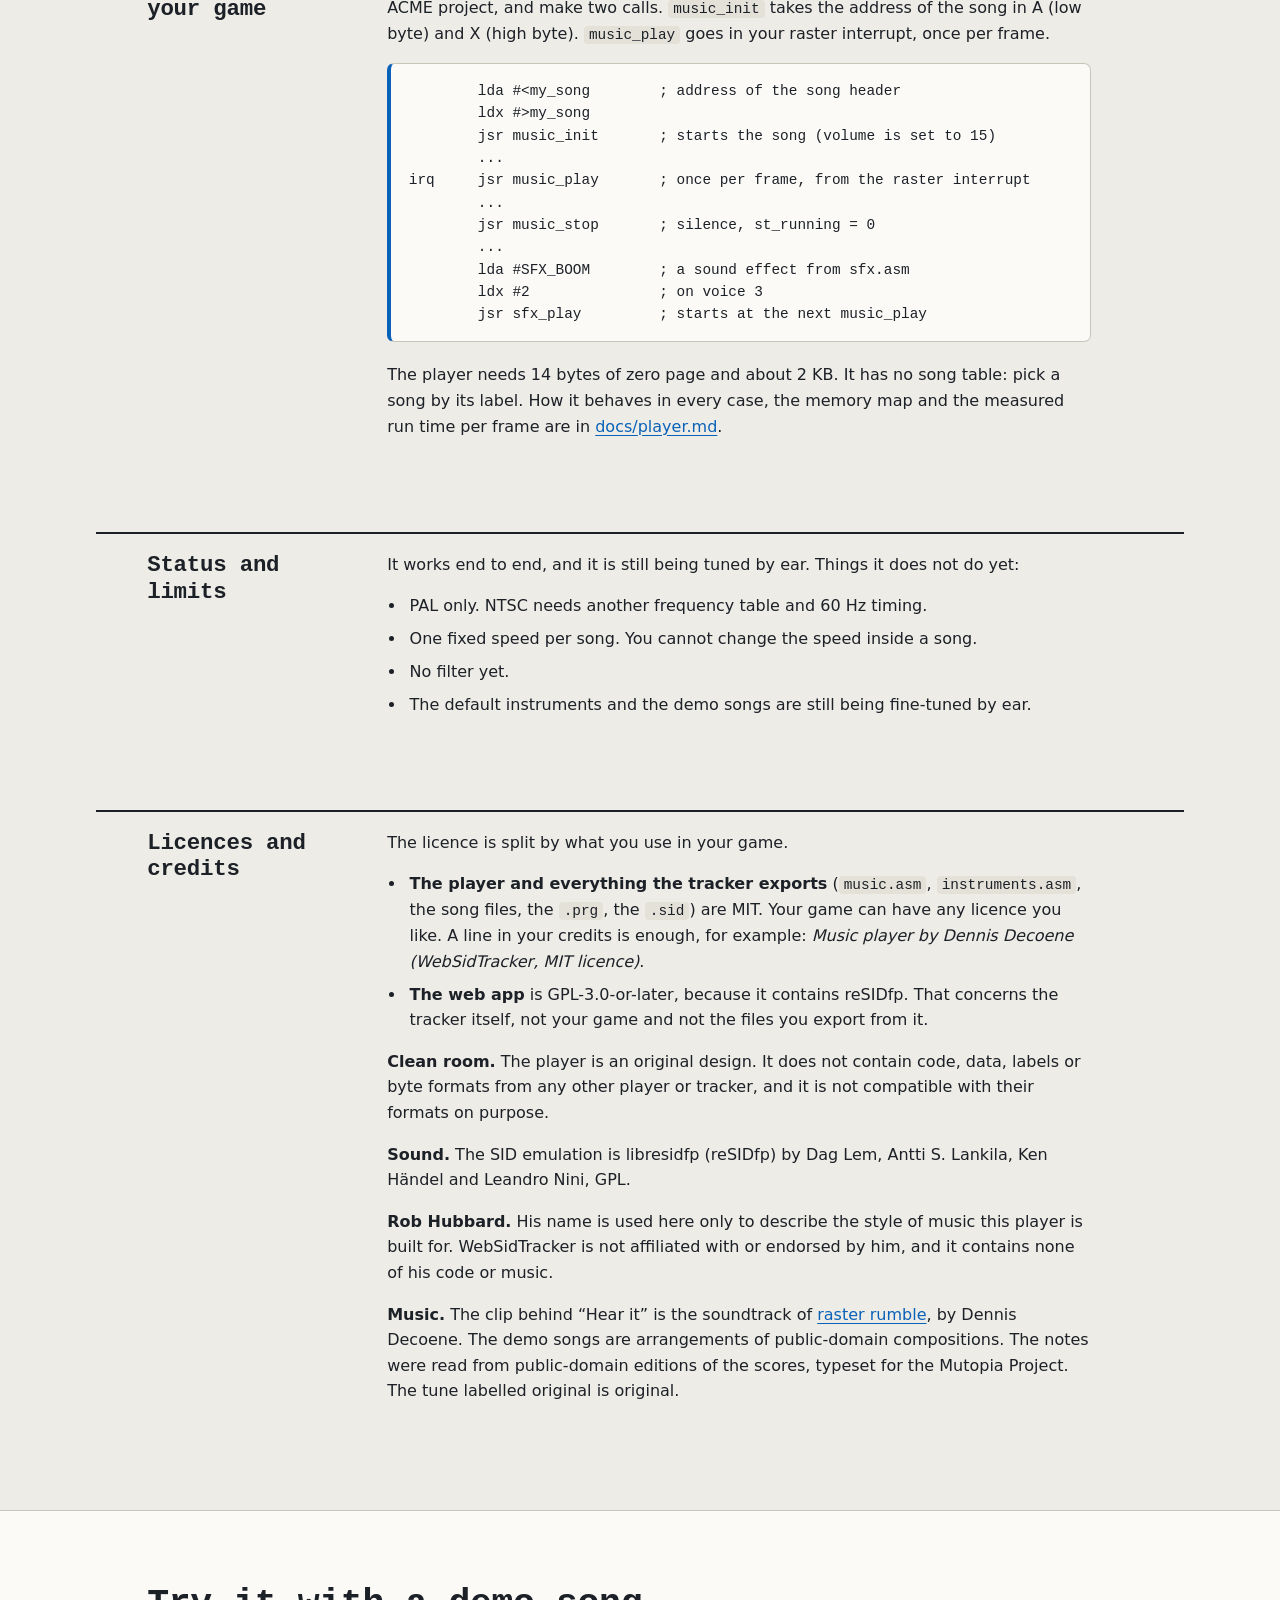
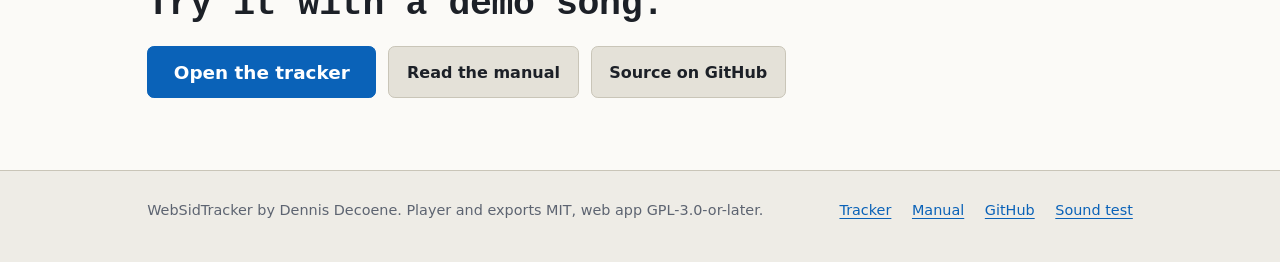
==== commit f61a0ccd: "demos: the original tune first in the list and on a first visit" ====
--- a/web/index.html
+++ b/web/index.html
@@ -208,6 +208,11 @@
       <p>Six songs ship with the tracker, and a set of sound effects. Five songs are arrangements of public-domain pieces, rebuilt from printed scores, and one is an original tune. The link opens the demo in the tracker; press Play there.</p>
       <ul class="songs">
         <li>
+          <div><h3>Original demo tune</h3><p class="by">WebSidTracker</p></div>
+          <p>A 16-bar tune in A minor with bass, lead and drums, built from a few small patterns that are reused with transposition.</p>
+          <a href="tracker.html?demo=original">Play in the tracker<span class="sr"> : Original demo tune</span></a>
+        </li>
+        <li>
           <div><h3>Ode to Joy</h3><p class="by">Beethoven</p></div>
           <p>The theme from the Ninth Symphony: a bright lead, inner parts as harmony, a triangle bass.</p>
           <a href="tracker.html?demo=ode-to-joy">Play in the tracker<span class="sr"> : Ode to Joy</span></a>
@@ -231,11 +236,6 @@
           <div><h3>In the Hall of the Mountain King</h3><p class="by">Grieg</p></div>
           <p>The creeping march that starts quiet and staccato and climbs to the loud finale.</p>
           <a href="tracker.html?demo=mountain-king">Play in the tracker<span class="sr"> : In the Hall of the Mountain King</span></a>
-        </li>
-        <li>
-          <div><h3>Original demo tune</h3><p class="by">WebSidTracker</p></div>
-          <p>A 16-bar tune in A minor with bass, lead and drums, built from a few small patterns that are reused with transposition.</p>
-          <a href="tracker.html?demo=original">Play in the tracker<span class="sr"> : Original demo tune</span></a>
         </li>
         <li>
           <div><h3>Sound effects</h3><p class="by">WebSidTracker</p></div>
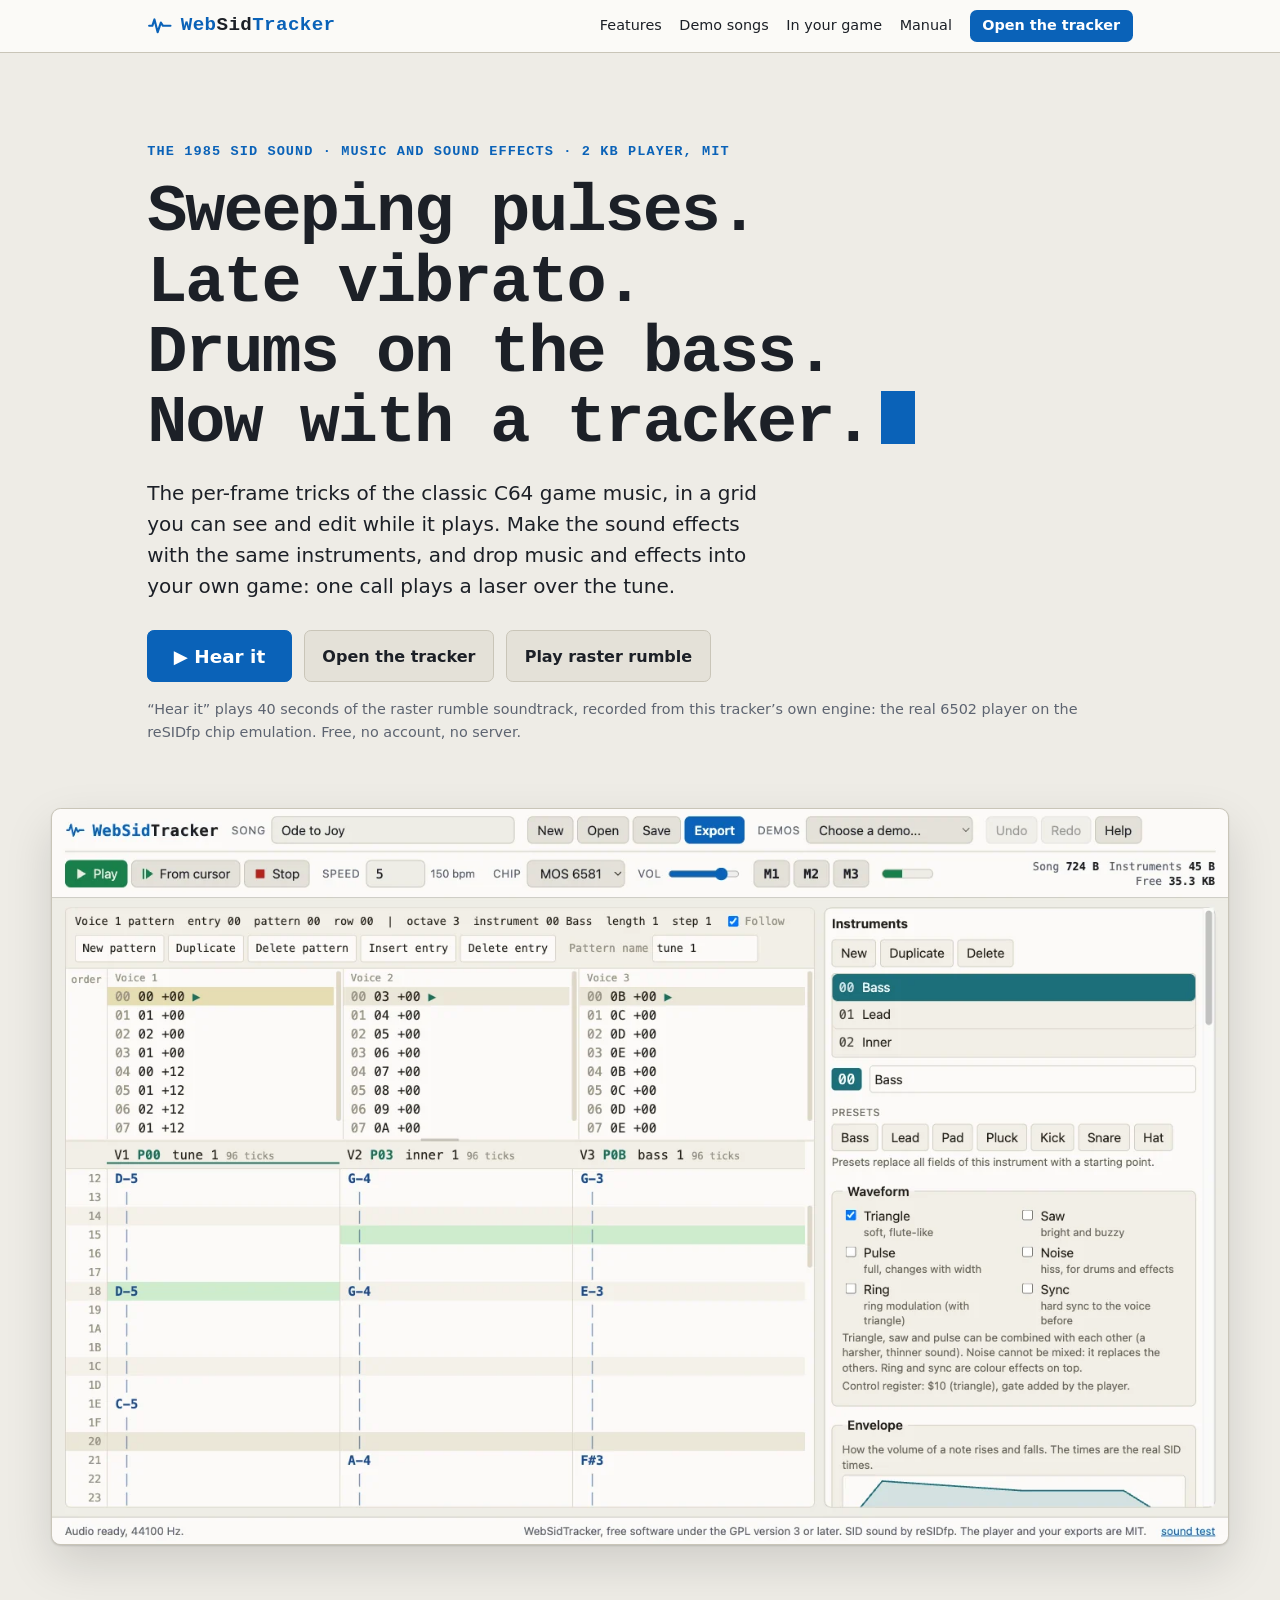
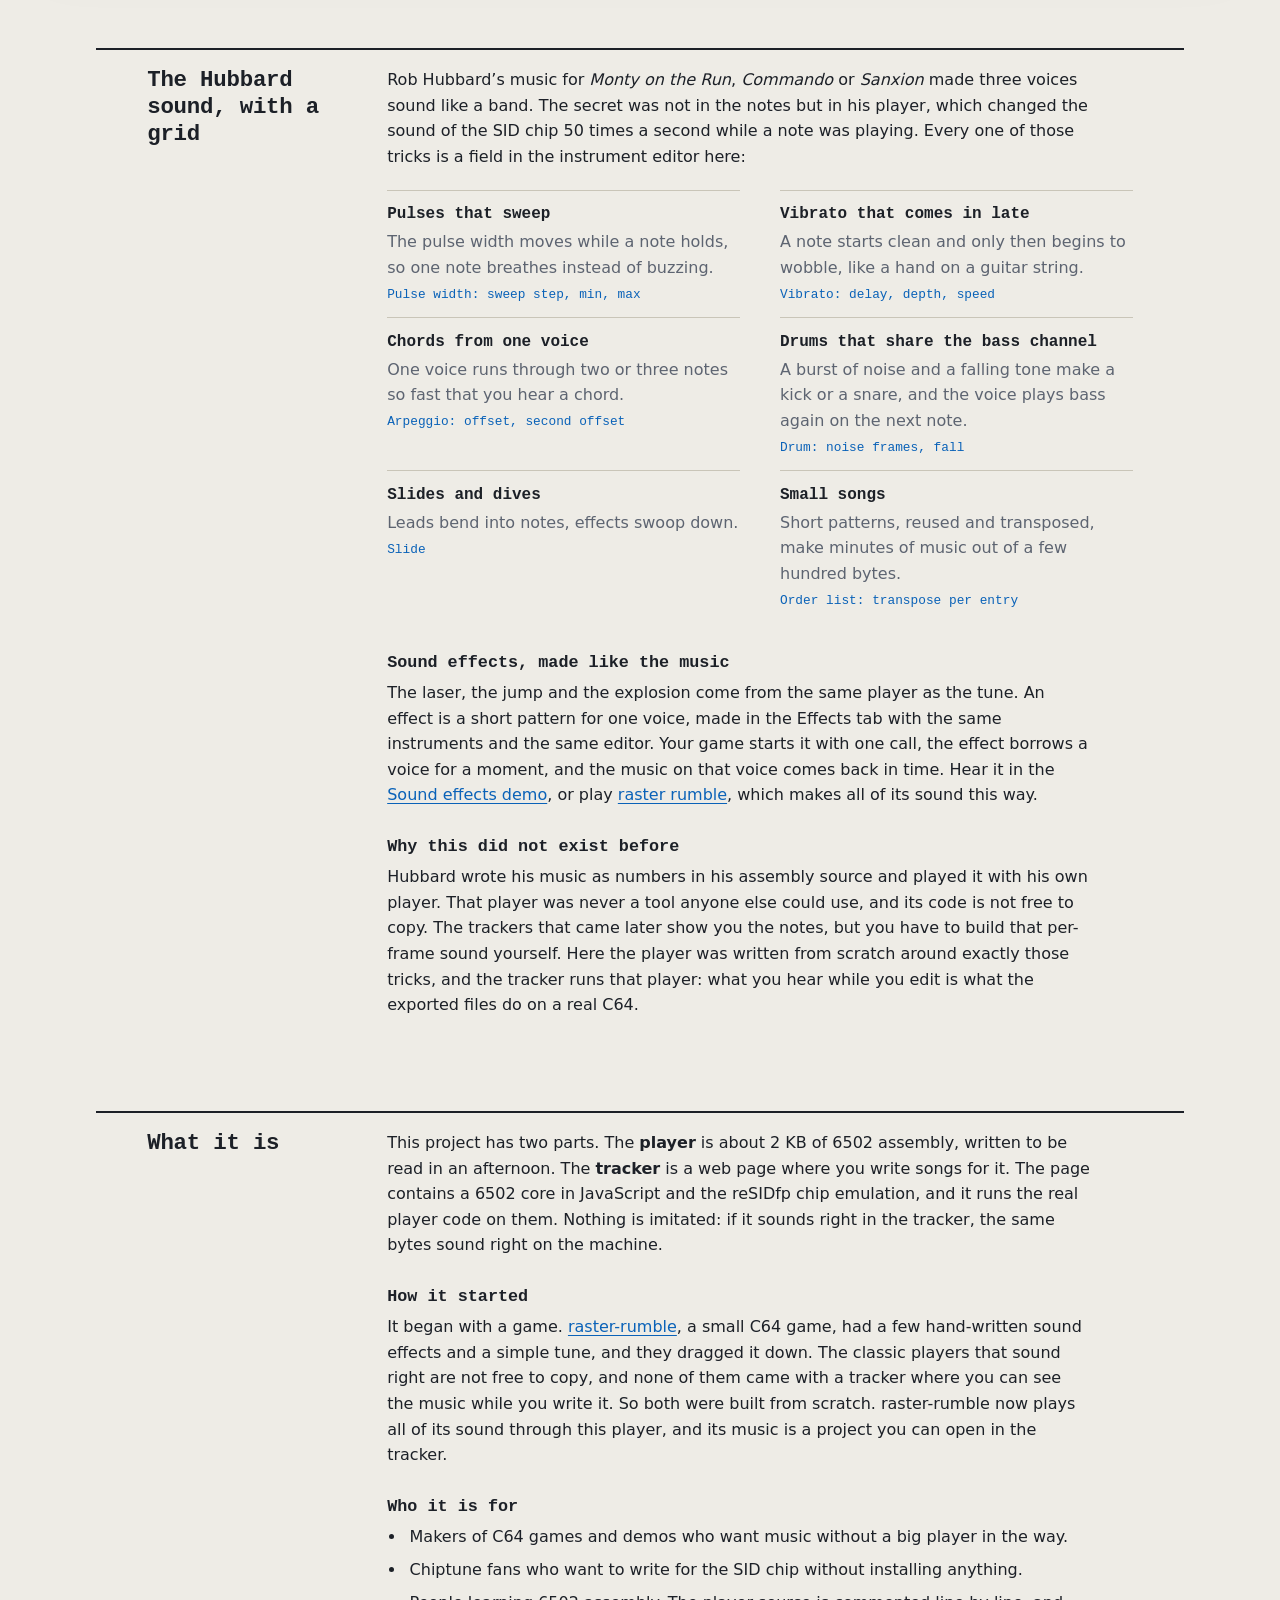
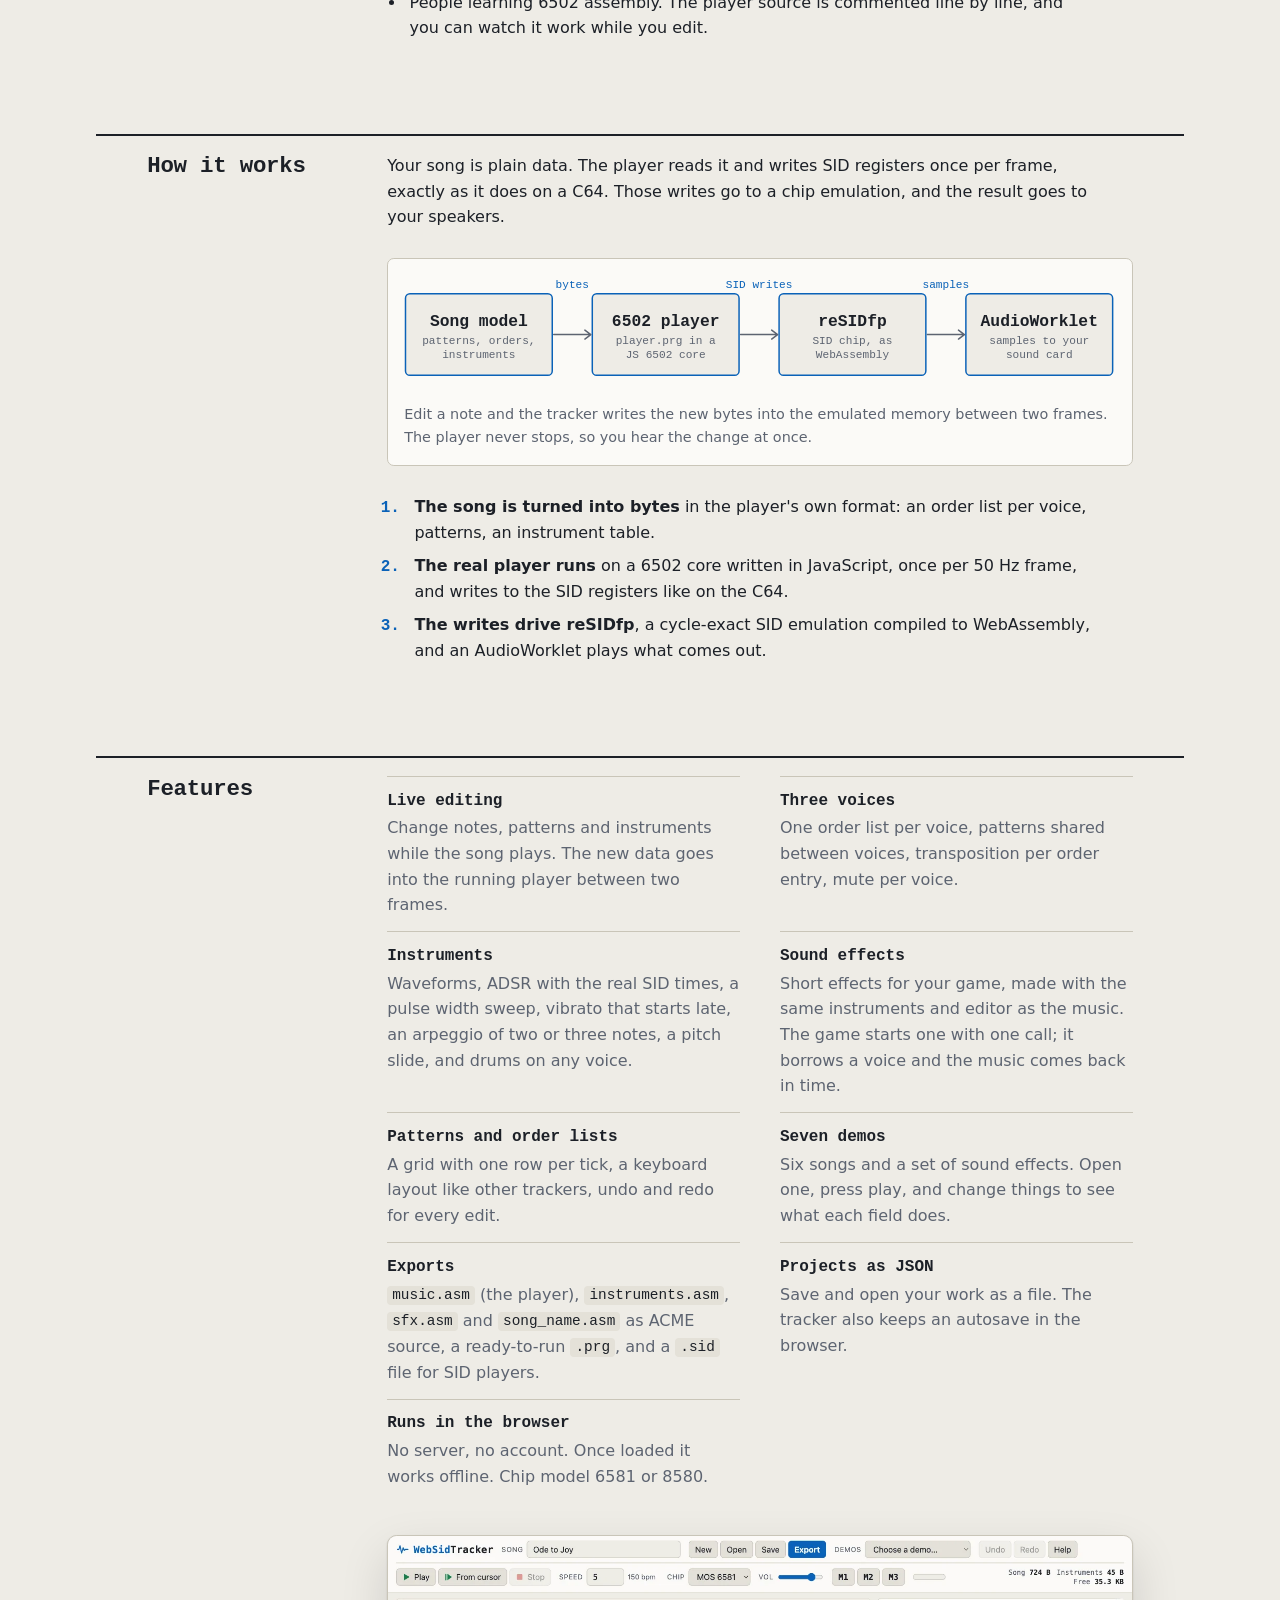
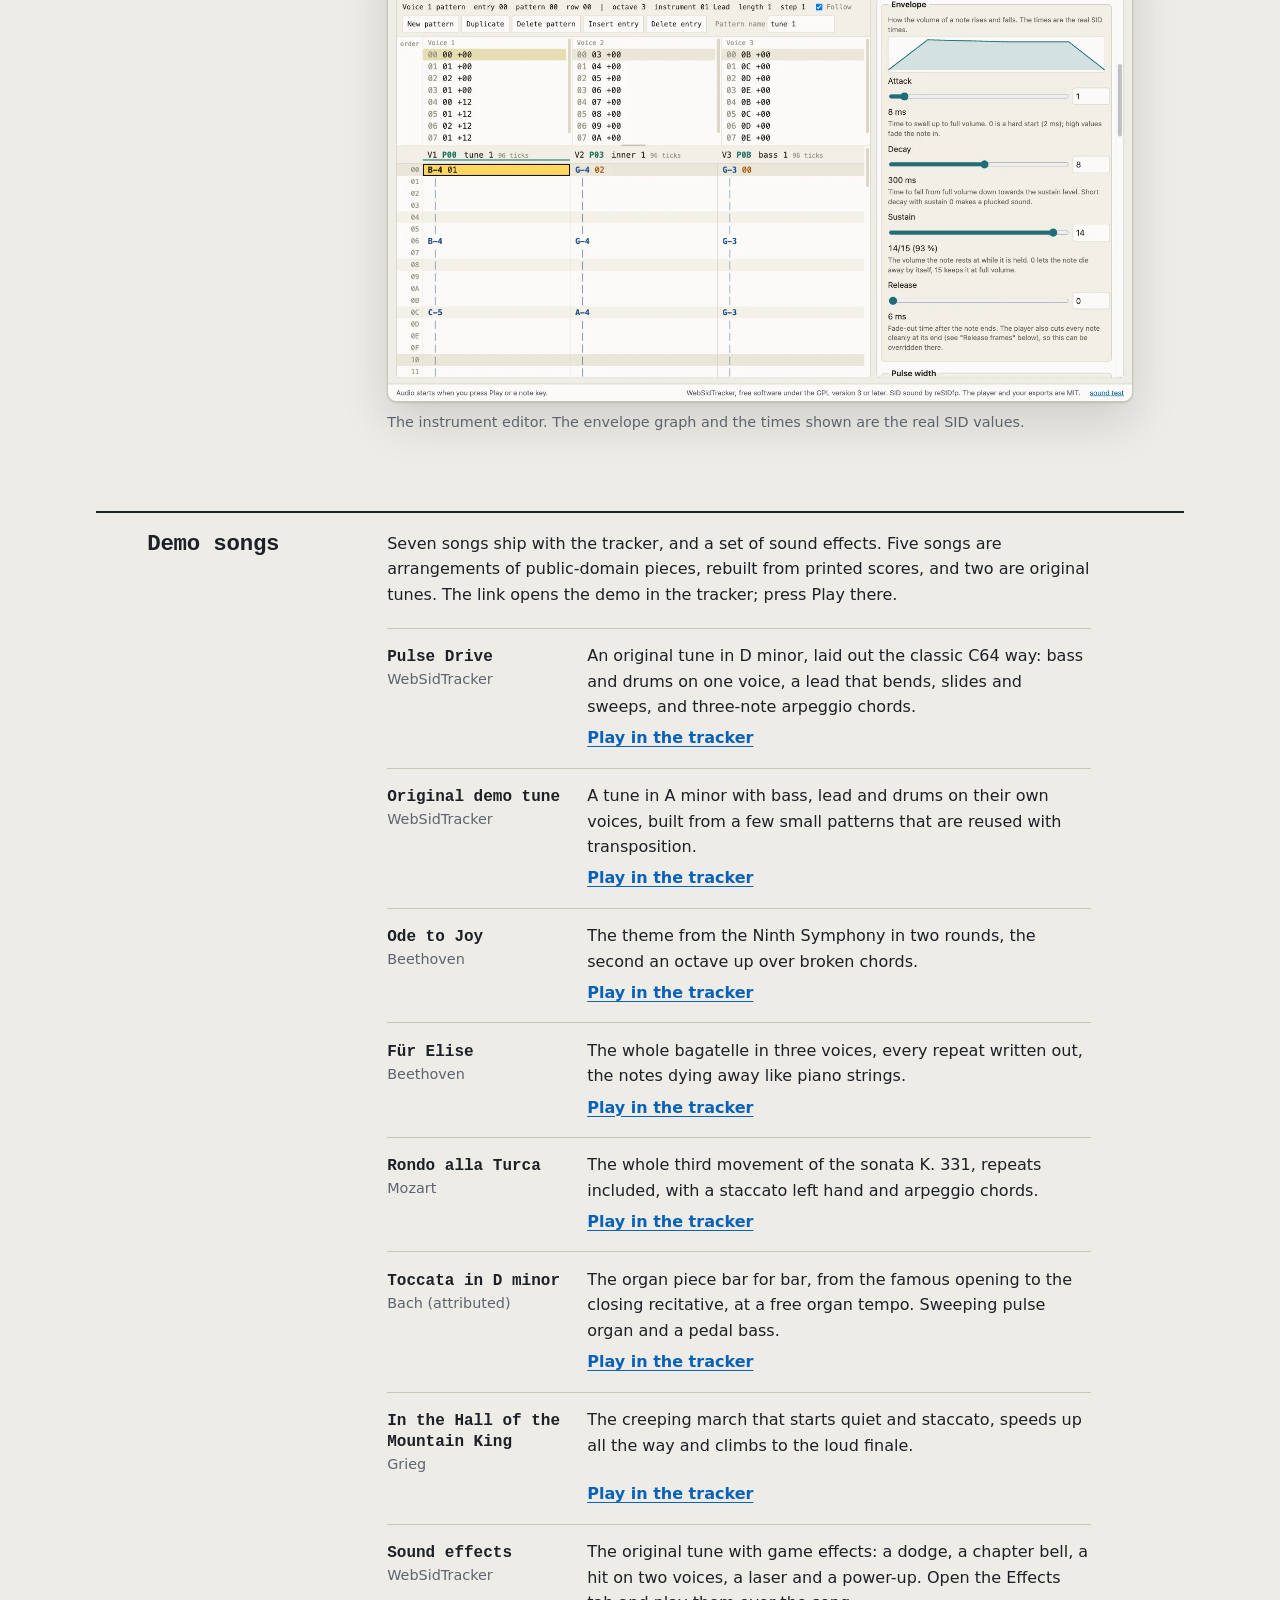
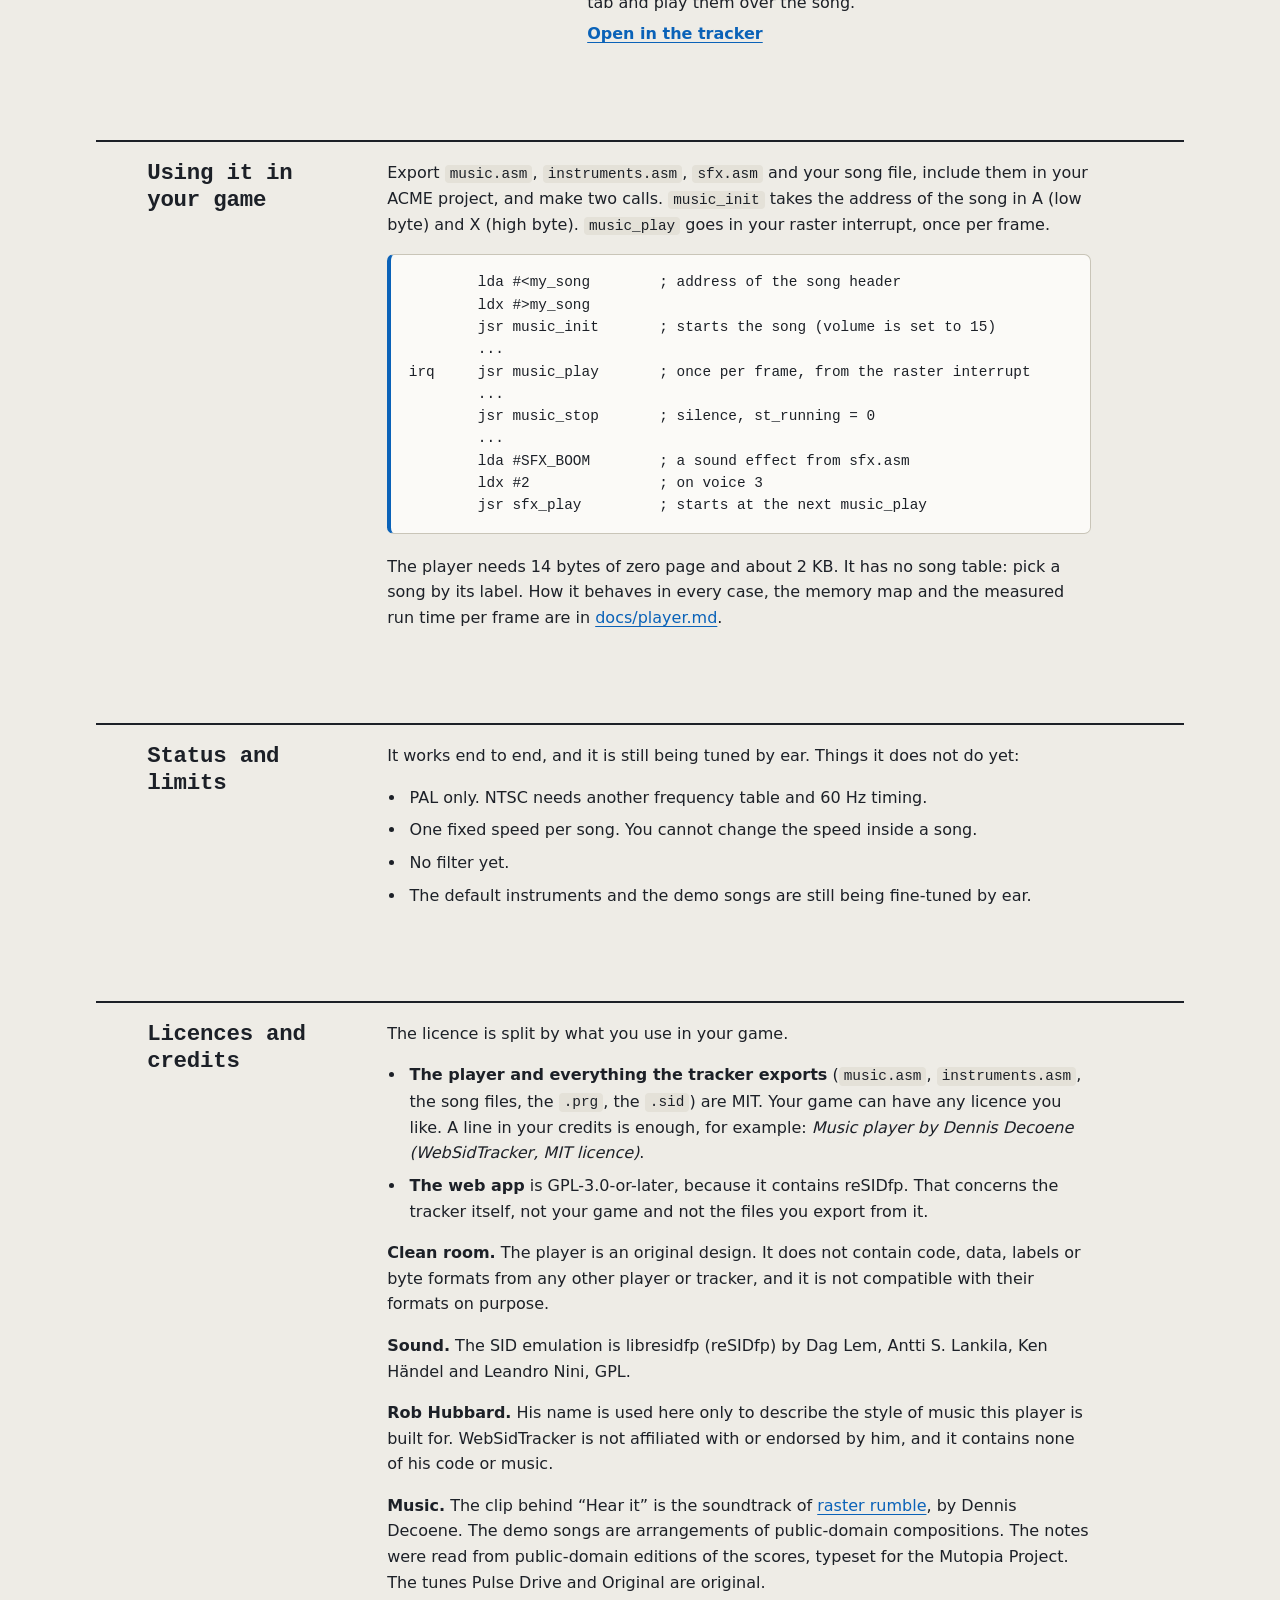
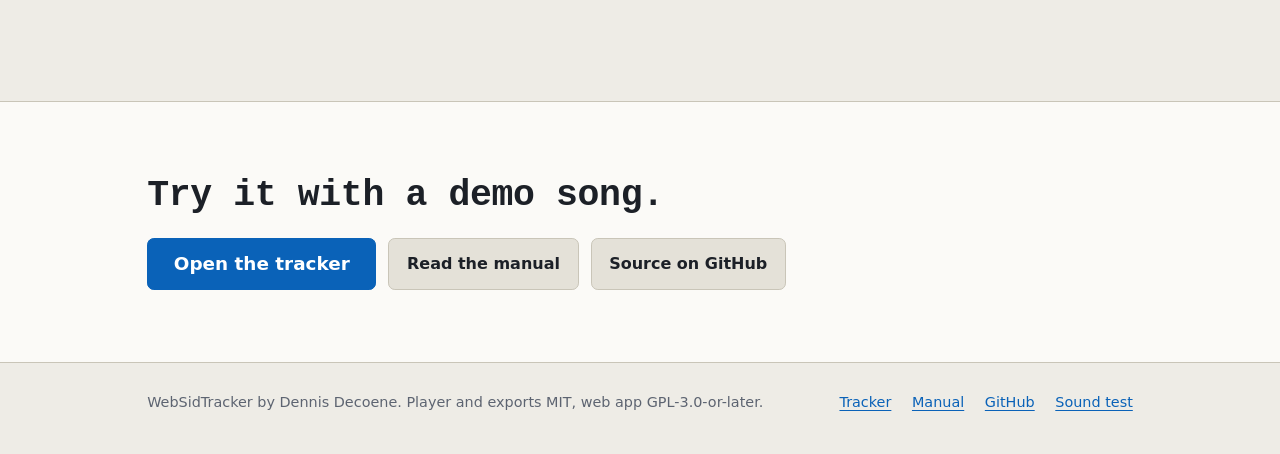
==== commit 56d41ec8: "demos: Pulse Drive, a new original tune, is what a first visit plays An original tune in D minor at " ====
--- a/web/index.html
+++ b/web/index.html
@@ -205,36 +205,41 @@
   <div class="wrap sheet-grid">
     <h2 id="h-demos">Demo songs</h2>
     <div class="body">
-      <p>Six songs ship with the tracker, and a set of sound effects. Five songs are arrangements of public-domain pieces, rebuilt from printed scores, and one is an original tune. The link opens the demo in the tracker; press Play there.</p>
+      <p>Seven songs ship with the tracker, and a set of sound effects. Five songs are arrangements of public-domain pieces, rebuilt from printed scores, and two are original tunes. The link opens the demo in the tracker; press Play there.</p>
       <ul class="songs">
         <li>
+          <div><h3>Pulse Drive</h3><p class="by">WebSidTracker</p></div>
+          <p>An original tune in D minor, laid out the classic C64 way: bass and drums on one voice, a lead that bends, slides and sweeps, and three-note arpeggio chords.</p>
+          <a href="tracker.html?demo=pulse-drive">Play in the tracker<span class="sr"> : Pulse Drive</span></a>
+        </li>
+        <li>
           <div><h3>Original demo tune</h3><p class="by">WebSidTracker</p></div>
-          <p>A 16-bar tune in A minor with bass, lead and drums, built from a few small patterns that are reused with transposition.</p>
+          <p>A tune in A minor with bass, lead and drums on their own voices, built from a few small patterns that are reused with transposition.</p>
           <a href="tracker.html?demo=original">Play in the tracker<span class="sr"> : Original demo tune</span></a>
         </li>
         <li>
           <div><h3>Ode to Joy</h3><p class="by">Beethoven</p></div>
-          <p>The theme from the Ninth Symphony: a bright lead, inner parts as harmony, a triangle bass.</p>
+          <p>The theme from the Ninth Symphony in two rounds, the second an octave up over broken chords.</p>
           <a href="tracker.html?demo=ode-to-joy">Play in the tracker<span class="sr"> : Ode to Joy</span></a>
         </li>
         <li>
           <div><h3>Für Elise</h3><p class="by">Beethoven</p></div>
-          <p>The whole bagatelle in three voices, inner voices as arpeggio chords, every repeat written out.</p>
+          <p>The whole bagatelle in three voices, every repeat written out, the notes dying away like piano strings.</p>
           <a href="tracker.html?demo=fur-elise">Play in the tracker<span class="sr"> : Für Elise</span></a>
         </li>
         <li>
           <div><h3>Rondo alla Turca</h3><p class="by">Mozart</p></div>
-          <p>The whole third movement of the sonata K. 331, repeats included, with the left-hand chords as arpeggios.</p>
+          <p>The whole third movement of the sonata K. 331, repeats included, with a staccato left hand and arpeggio chords.</p>
           <a href="tracker.html?demo=rondo-alla-turca">Play in the tracker<span class="sr"> : Rondo alla Turca</span></a>
         </li>
         <li>
           <div><h3>Toccata in D minor</h3><p class="by">Bach (attributed)</p></div>
-          <p>The organ piece bar for bar, from the famous opening to the closing recitative. Pulse organ and a pedal bass.</p>
+          <p>The organ piece bar for bar, from the famous opening to the closing recitative, at a free organ tempo. Sweeping pulse organ and a pedal bass.</p>
           <a href="tracker.html?demo=toccata">Play in the tracker<span class="sr"> : Toccata in D minor</span></a>
         </li>
         <li>
           <div><h3>In the Hall of the Mountain King</h3><p class="by">Grieg</p></div>
-          <p>The creeping march that starts quiet and staccato and climbs to the loud finale.</p>
+          <p>The creeping march that starts quiet and staccato, speeds up all the way and climbs to the loud finale.</p>
           <a href="tracker.html?demo=mountain-king">Play in the tracker<span class="sr"> : In the Hall of the Mountain King</span></a>
         </li>
         <li>
@@ -295,7 +300,7 @@
       <p><strong>Clean room.</strong> The player is an original design. It does not contain code, data, labels or byte formats from any other player or tracker, and it is not compatible with their formats on purpose.</p>
       <p><strong>Sound.</strong> The SID emulation is libresidfp (reSIDfp) by Dag Lem, Antti S. Lankila, Ken Händel and Leandro Nini, GPL.</p>
       <p><strong>Rob Hubbard.</strong> His name is used here only to describe the style of music this player is built for. WebSidTracker is not affiliated with or endorsed by him, and it contains none of his code or music.</p>
-      <p><strong>Music.</strong> The clip behind &ldquo;Hear it&rdquo; is the soundtrack of <a href="https://github.com/DDecoene/raster-rumble">raster rumble</a>, by Dennis Decoene. The demo songs are arrangements of public-domain compositions. The notes were read from public-domain editions of the scores, typeset for the Mutopia Project. The tune labelled original is original.</p>
+      <p><strong>Music.</strong> The clip behind &ldquo;Hear it&rdquo; is the soundtrack of <a href="https://github.com/DDecoene/raster-rumble">raster rumble</a>, by Dennis Decoene. The demo songs are arrangements of public-domain compositions. The notes were read from public-domain editions of the scores, typeset for the Mutopia Project. The tunes Pulse Drive and Original are original.</p>
     </div>
   </div>
 </section>
